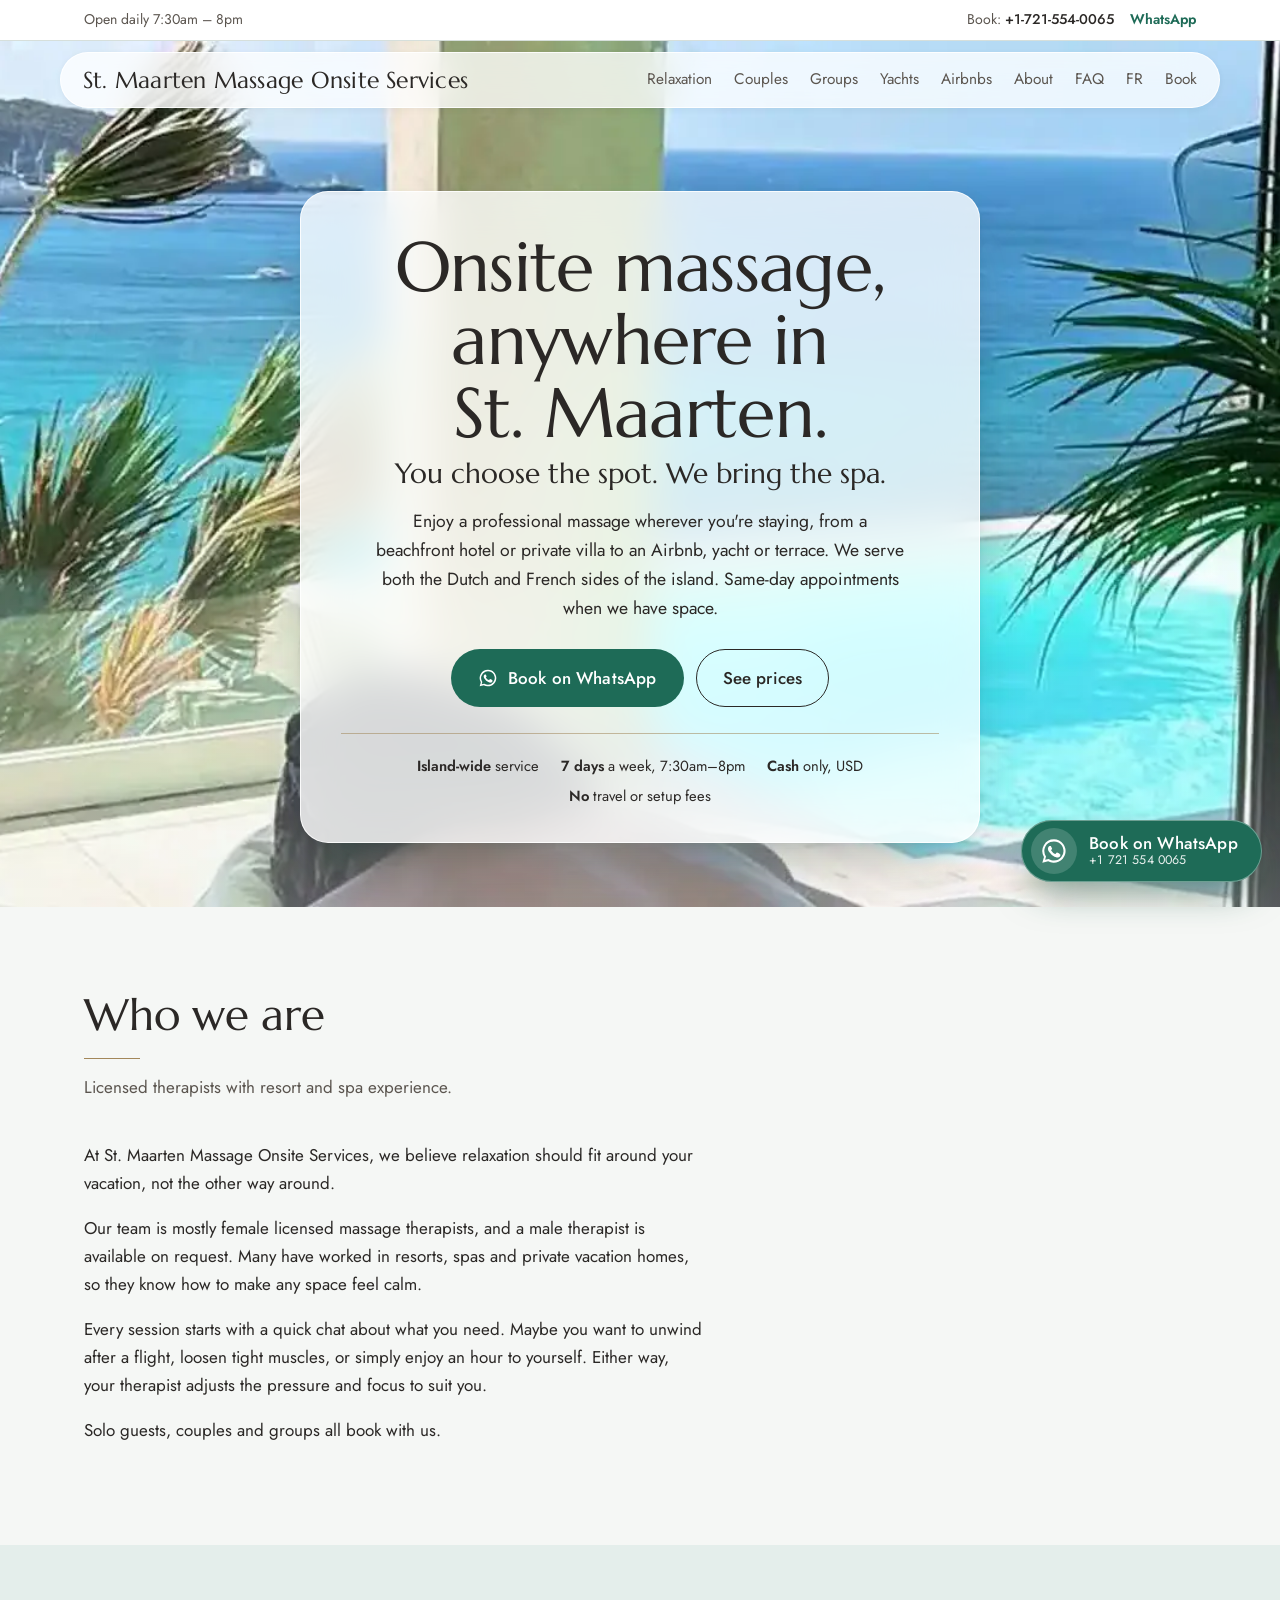
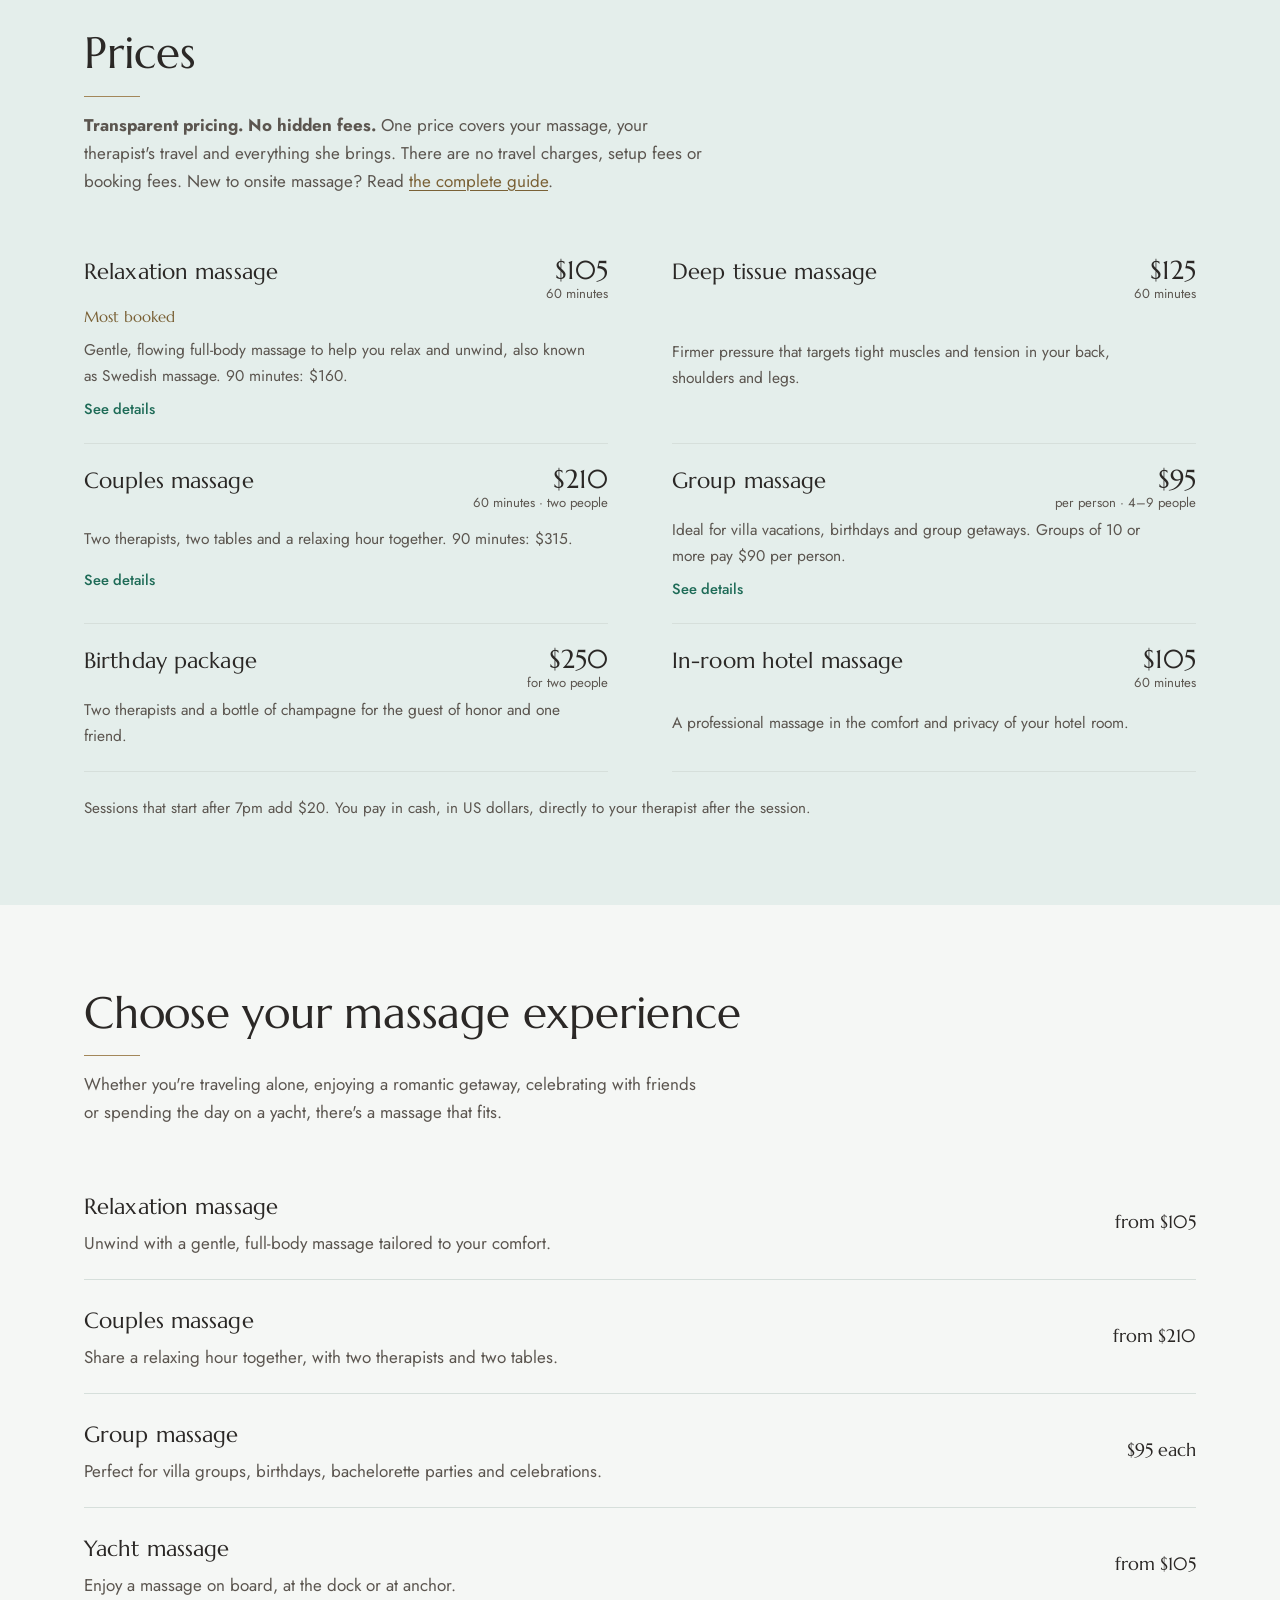
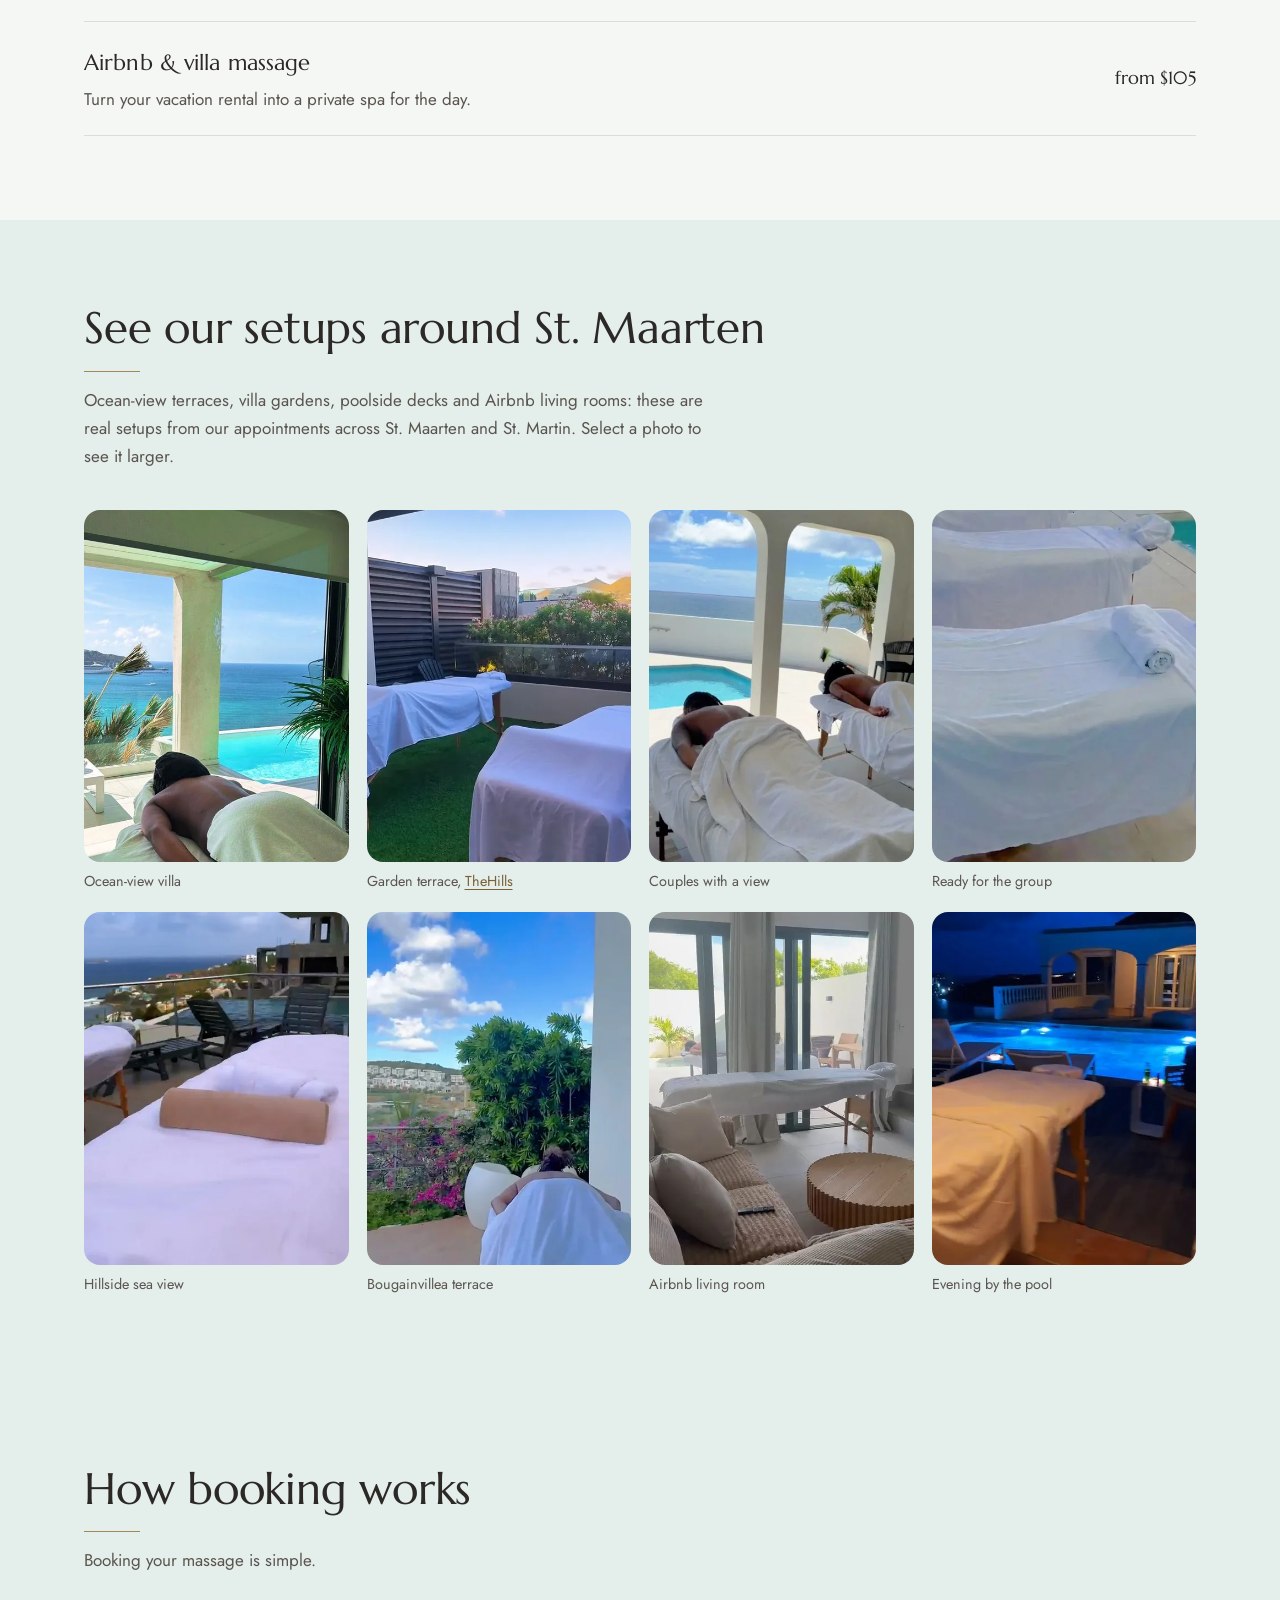
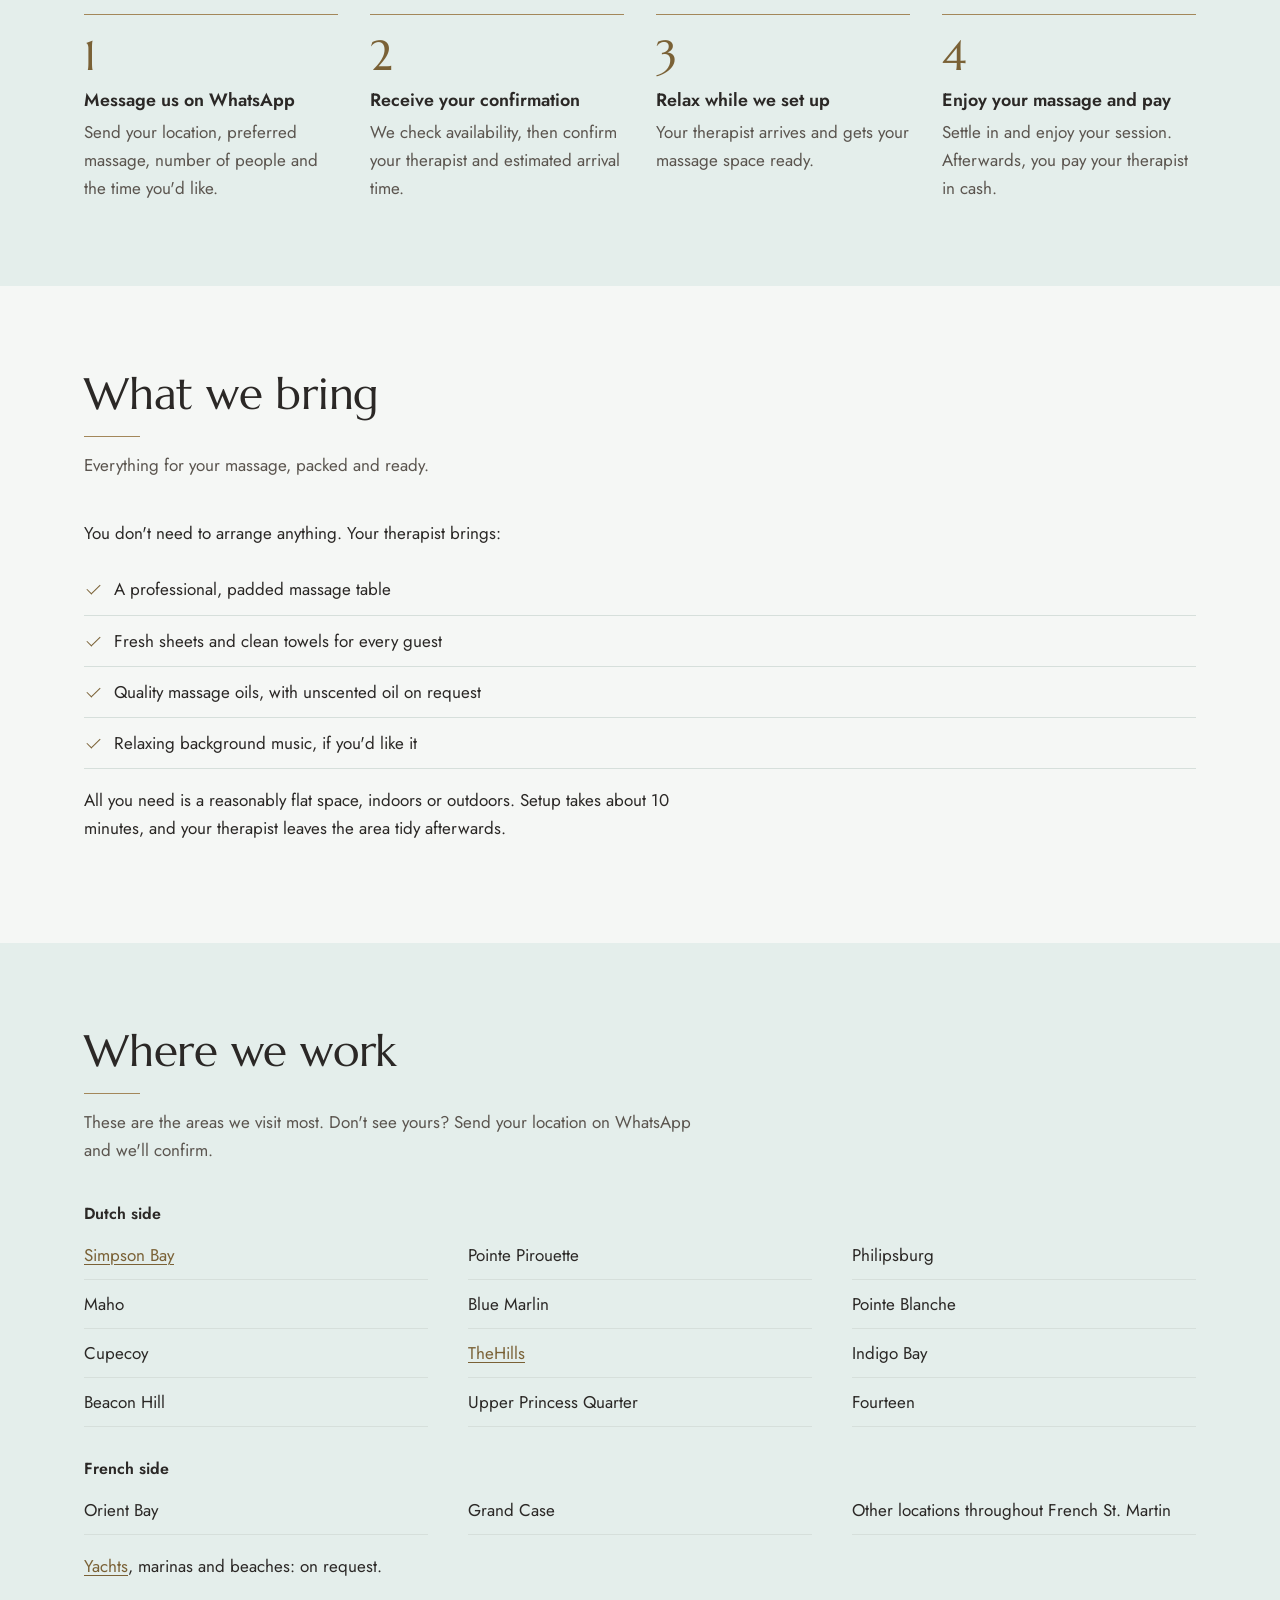
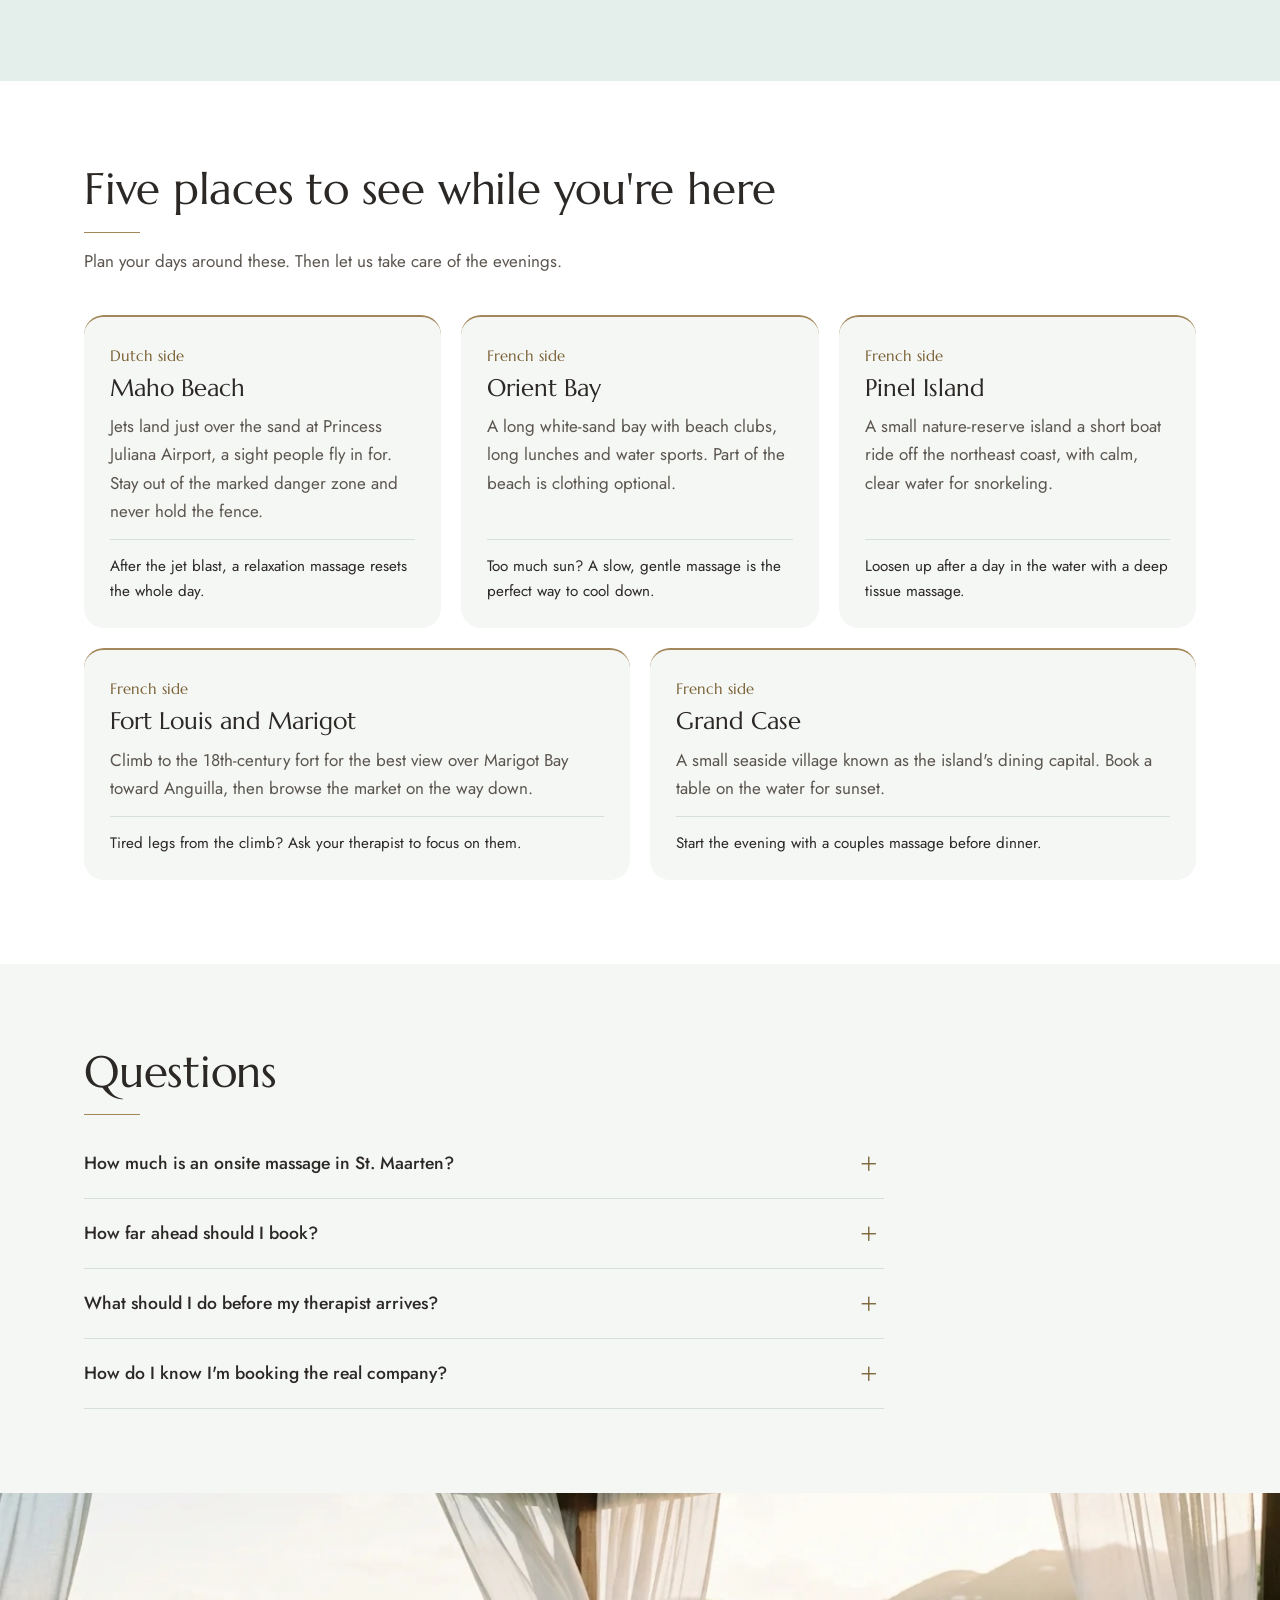
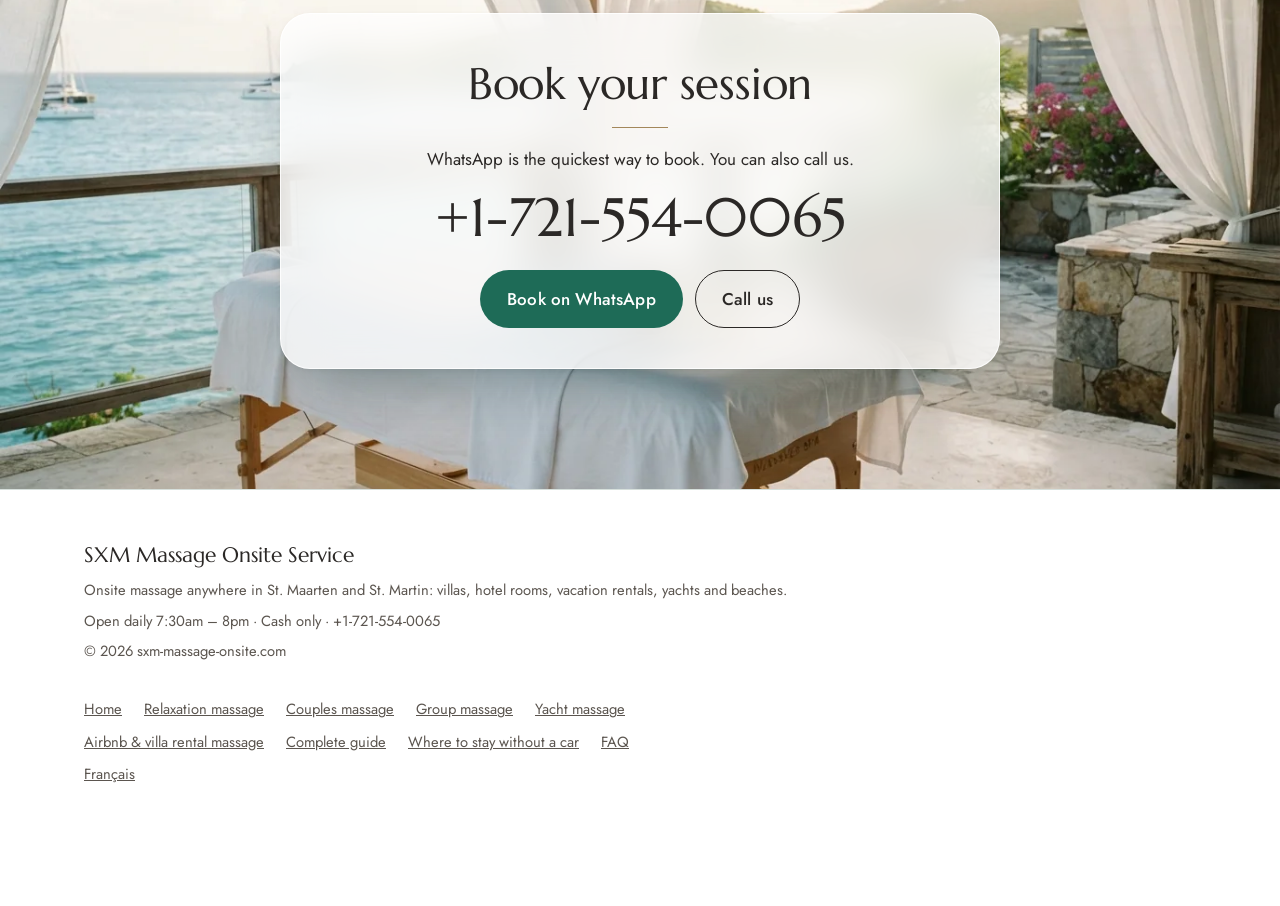
==== index.html @ 1c6b752e "Home page rewrite: less repetition, Who we are section, About in menu Each section now answers one q" ====
<!doctype html>
<html lang="en">
<head>
<meta charset="utf-8">
<meta name="viewport" content="width=device-width, initial-scale=1">
<!-- Google Analytics (skipped on localhost so testing doesn't count).
     Loads after the page is ready (first scroll/tap, or 2.5s after load) so it doesn't slow the first screen.
     A WhatsApp/call tap that happens before it has loaded waits up to ~1s so the click is still counted. -->
<script>
(function(){
  var h=location.hostname;
  if(!h||h==="localhost"||h==="127.0.0.1"||h.endsWith(".local")||h.endsWith(".test")) return;
  window.dataLayer=window.dataLayer||[];
  window.gtag=function(){dataLayer.push(arguments);};
  gtag("js",new Date()); gtag("config","G-8R6DB76BGK");
  var started=false, ready=false;
  function load(){ if(started) return; started=true;
    var s=document.createElement("script"); s.async=true; s.onload=function(){ready=true;};
    s.src="https://www.googletagmanager.com/gtag/js?id=G-8R6DB76BGK"; document.head.appendChild(s); }
  ["scroll","pointerdown","keydown","touchstart"].forEach(function(t){ addEventListener(t,load,{once:true,passive:true}); });
  addEventListener("load",function(){ setTimeout(load,2500); });
  document.addEventListener("click",function(e){
    var a=e.target.closest&&e.target.closest("a"); if(!a) return;
    var name, p={link_url:a.href}, txt=(a.textContent||"").trim().slice(0,60);
    if(a.href.indexOf("wa.me/")>-1){ name="whatsapp_click"; p.link_text=txt; }
    else if(a.href.indexOf("tel:")===0){ name="phone_call_click"; }
    else if(a.hostname==="sxm-massage-mobile.com"){ name=a.pathname.indexOf("/blog")===0?"blog_click":"sister_site_click"; p.link_text=txt; }
    if(!name) return;
    var sameTab=!a.target||a.target==="_self", plain=!(e.ctrlKey||e.metaKey||e.shiftKey||e.altKey||e.button);
    if(ready||!sameTab||!plain){ load(); gtag("event",name,p); return; }
    e.preventDefault(); load();
    var gone=false; function go(){ if(gone) return; gone=true; location.href=a.href; }
    p.event_callback=go; p.event_timeout=1000; gtag("event",name,p); setTimeout(go,1200);
  });
})();
</script>
<title>Onsite Massage in St. Maarten &amp; St. Martin: Villa, Hotel, Yacht</title>
<meta name="description" content="Onsite massage anywhere in St. Maarten &amp; St. Martin: villa, hotel room, Airbnb, yacht or beach. We set up where you are. From $105 incl. travel, same day.">
<link rel="canonical" href="https://sxm-massage-onsite.com/">
<link rel="alternate" hreflang="en" href="https://sxm-massage-onsite.com/">
<link rel="alternate" hreflang="fr" href="https://sxm-massage-onsite.com/fr/">
<link rel="alternate" hreflang="x-default" href="https://sxm-massage-onsite.com/">
<meta name="theme-color" content="#16302A">
<meta property="og:type" content="website">
<meta property="og:site_name" content="SXM Massage Onsite Service">
<meta property="og:title" content="Onsite Massage in St. Maarten &amp; St. Martin: Villa, Hotel, Yacht">
<meta property="og:description" content="Onsite massage anywhere in St. Maarten &amp; St. Martin: villa, hotel room, Airbnb, yacht or beach. We set up where you are. From $105 incl. travel, same day.">
<meta property="og:url" content="https://sxm-massage-onsite.com/">
<meta property="og:image" content="https://sxm-massage-onsite.com/images/sxm-onsite-massage-share.jpg">
<meta property="og:image:width" content="1200">
<meta property="og:image:height" content="630">
<meta property="og:image:alt" content="SXM Massage Onsite Service: a full massage set up on site at your villa, hotel, Airbnb, yacht or beach in St. Maarten">
<meta name="twitter:card" content="summary_large_image">
<meta name="twitter:image" content="https://sxm-massage-onsite.com/images/sxm-onsite-massage-share.jpg">
<link rel="icon" href="favicon.ico" sizes="any">
<link rel="icon" type="image/png" sizes="32x32" href="favicon-32.png">
<link rel="apple-touch-icon" href="apple-touch-icon.png">
<link rel="manifest" href="site.webmanifest">
<link rel="preload" as="image" href="images/intro-poster-vertical.webp" media="(max-aspect-ratio: 3/4)" fetchpriority="high">
<link rel="preload" as="image" href="images/intro-video-poster.webp" media="(min-aspect-ratio: 3.001/4)" fetchpriority="high">
<link rel="preload" href="fonts/marcellus-latin.woff2" as="font" type="font/woff2" crossorigin>
<link rel="preload" href="fonts/jost-latin.woff2" as="font" type="font/woff2" crossorigin>
<link rel="stylesheet" href="css/style.css?v=20261117d">
<script type="application/ld+json">
{
  "@context": "https://schema.org",
  "@type": "HealthAndBeautyBusiness",
  "@id": "https://sxm-massage-onsite.com/#business",
  "name": "SXM Massage Onsite Service",
  "alternateName": ["St. Maarten Massage Onsite Services", "St. Maarten Massage Onsite", "SXM Onsite Massage"],
  "url": "https://sxm-massage-onsite.com/",
  "image": [
    "https://sxm-massage-onsite.com/images/sxm-onsite-massage-share.jpg",
    "https://sxm-massage-onsite.com/images/ocean-view-villa-massage-st-maarten.webp",
    "https://sxm-massage-onsite.com/images/couples-massage-ocean-view-villa-st-maarten.webp",
    "https://sxm-massage-onsite.com/images/massage-table-ocean-view-terrace-st-maarten.webp",
    "https://sxm-massage-onsite.com/images/evening-poolside-massage-villa-st-maarten.webp",
    "https://sxm-massage-onsite.com/images/airbnb-living-room-massage-setup-st-maarten.webp",
    "https://sxm-massage-onsite.com/images/two-massage-tables-garden-terrace-sea-view.webp",
    "https://sxm-massage-onsite.com/images/couples-massage-tables-covered-terrace-ocean-view.webp",
    "https://sxm-massage-onsite.com/images/relaxation-massage-villa-terrace-bougainvillea.webp",
    "https://sxm-massage-onsite.com/images/group-massage-tables-beside-villa-pool.webp",
    "https://sxm-massage-onsite.com/images/couples-massage-tables-covered-villa-terrace.webp",
    "https://sxm-massage-onsite.com/images/massage-table-vacation-rental-st-maarten.webp"
  ],
  "logo": "https://sxm-massage-onsite.com/icon-512.png",
  "description": "Onsite massage anywhere in St. Maarten and St. Martin. Licensed therapists set up a full massage on site at villas, hotel rooms, vacation rentals, yachts and beaches, on both the Dutch and French sides.",
  "telephone": "+1-721-554-0065",
  "priceRange": "$90-$315",
  "paymentAccepted": "Cash",
  "currenciesAccepted": "USD",
  "address": {
    "@type": "PostalAddress",
    "addressCountry": "SX",
    "addressRegion": "Sint Maarten"
  },
  "areaServed": [
    {
      "@type": "Place",
      "name": "Sint Maarten"
    },
    {
      "@type": "Place",
      "name": "Saint-Martin"
    }
  ],
  "openingHoursSpecification": [
    {
      "@type": "OpeningHoursSpecification",
      "dayOfWeek": [
        "Monday",
        "Tuesday",
        "Wednesday",
        "Thursday",
        "Friday",
        "Saturday",
        "Sunday"
      ],
      "opens": "07:30",
      "closes": "20:00"
    }
  ],
  "hasOfferCatalog": {
    "@type": "OfferCatalog",
    "name": "Onsite massage",
    "itemListElement": [
      {
        "@type": "Offer",
        "itemOffered": {
          "@type": "Service",
          "name": "Relaxation massage, 60 min",
          "url": "https://sxm-massage-onsite.com/relaxation-massage/"
        },
        "price": "105",
        "priceCurrency": "USD"
      },
      {
        "@type": "Offer",
        "itemOffered": {
          "@type": "Service",
          "name": "Relaxation massage, 90 min",
          "url": "https://sxm-massage-onsite.com/relaxation-massage/"
        },
        "price": "160",
        "priceCurrency": "USD"
      },
      {
        "@type": "Offer",
        "itemOffered": {
          "@type": "Service",
          "name": "Deep tissue massage, 60 min",
          "url": "https://sxm-massage-onsite.com/"
        },
        "price": "125",
        "priceCurrency": "USD"
      },
      {
        "@type": "Offer",
        "itemOffered": {
          "@type": "Service",
          "name": "Couples massage, 60 min",
          "url": "https://sxm-massage-onsite.com/couples-massage/"
        },
        "price": "210",
        "priceCurrency": "USD"
      },
      {
        "@type": "Offer",
        "itemOffered": {
          "@type": "Service",
          "name": "Couples massage, 90 min",
          "url": "https://sxm-massage-onsite.com/couples-massage/"
        },
        "price": "315",
        "priceCurrency": "USD"
      },
      {
        "@type": "Offer",
        "itemOffered": {
          "@type": "Service",
          "name": "Group massage, per person, 4-9 people",
          "url": "https://sxm-massage-onsite.com/group-massage/"
        },
        "price": "95",
        "priceCurrency": "USD"
      },
      {
        "@type": "Offer",
        "itemOffered": {
          "@type": "Service",
          "name": "Group massage, per person, 10+ people",
          "url": "https://sxm-massage-onsite.com/group-massage/"
        },
        "price": "90",
        "priceCurrency": "USD"
      },
      {
        "@type": "Offer",
        "itemOffered": {
          "@type": "Service",
          "name": "Birthday package with champagne, two therapists",
          "url": "https://sxm-massage-onsite.com/couples-massage/"
        },
        "price": "250",
        "priceCurrency": "USD"
      }
    ]
  }
}
</script>
<script type="application/ld+json">
{
  "@context": "https://schema.org",
  "@type": "WebSite",
  "@id": "https://sxm-massage-onsite.com/#website",
  "name": "SXM Massage Onsite Service",
  "alternateName": ["St. Maarten Massage Onsite Services", "St. Maarten Massage Onsite", "St Maarten Onsite Massage", "sxm-massage-onsite.com"],
  "url": "https://sxm-massage-onsite.com/",
  "publisher": {
    "@id": "https://sxm-massage-onsite.com/#business"
  },
  "inLanguage": "en"
}
</script>
<script type="application/ld+json">
{
  "@context": "https://schema.org",
  "@type": "FAQPage",
  "mainEntity": [
    {
      "@type": "Question",
      "name": "How much is an onsite massage in St. Maarten?",
      "acceptedAnswer": {
        "@type": "Answer",
        "text": "A 60-minute relaxation massage is $105, and that includes travel. See the full price list above."
      }
    },
    {
      "@type": "Question",
      "name": "How far ahead should I book?",
      "acceptedAnswer": {
        "@type": "Answer",
        "text": "Message us as early as you can, especially for groups, so we can send enough therapists. For a single massage, same-day booking often works too."
      }
    },
    {
      "@type": "Question",
      "name": "What should I do before my therapist arrives?",
      "acceptedAnswer": {
        "@type": "Answer",
        "text": "Clear a small flat space and have cash ready. If you're in a hotel, let the front desk know a therapist is coming so they can let her up."
      }
    },
    {
      "@type": "Question",
      "name": "How do I know I'm booking the real company?",
      "acceptedAnswer": {
        "@type": "Answer",
        "text": "We only take bookings through sxm-massage-onsite.com and +1-721-554-0065. If someone gave you a different number or website, it isn't us."
      }
    }
  ]
}
</script>
</head>
<body class="has-vhero">
<div class="topbar">
  <div class="wrap">
    <span class="tb-hours">Open daily 7:30am – 8pm</span>
    <span class="tb-book">Book: <a class="tb-phone" href="tel:+17215540065"><span class="nw">+1-721-554-0065</span></a> <a class="tb-wa" href="https://wa.me/17215540065?text=Hi%2C%20I%27d%20like%20to%20book%20an%20onsite%20massage" rel="noopener">WhatsApp</a></span>
  </div>
</div>
<header class="wrap top">
  <a class="brand" href="./">St. Maarten Massage Onsite Services<small>sxm-massage-onsite.com</small></a>
  <button class="menu-btn" type="button" aria-expanded="false" aria-controls="main-nav">Menu</button>
  <nav id="main-nav" aria-label="Main">
    <a href="relaxation-massage/">Relaxation</a>
    <a href="couples-massage/">Couples</a>
    <a href="group-massage/">Groups</a>
    <a href="yacht-massage/">Yachts</a>
    <a href="airbnb-massage/">Airbnbs</a>
    <a href="#about">About</a>
    <a href="faq/">FAQ</a>
    <a href="fr/" hreflang="fr" lang="fr" title="Version française">FR</a>
    <a class="nav-m" href="guide/">Complete guide</a>
    <a class="nav-m" href="where-to-stay/">Where to stay</a>
    <a href="#book">Book</a>
  </nav>
</header>
<script>
(function(){
  var h=document.querySelector('header.top'), b=h&&h.querySelector('.menu-btn'); if(!b) return;
  function close(){ h.classList.remove('open'); b.setAttribute('aria-expanded','false'); }
  b.addEventListener('click',function(){ var o=h.classList.toggle('open'); b.setAttribute('aria-expanded',o?'true':'false'); });
  h.querySelectorAll('nav a').forEach(function(a){ a.addEventListener('click',close); });
  document.addEventListener('keydown',function(e){ if(e.key==='Escape'&&h.classList.contains('open')){ close(); b.focus(); } });
  document.addEventListener('click',function(e){ if(h.classList.contains('open')&&!h.contains(e.target)) close(); });
})();
</script>
<main>
<section class="vhero" aria-label="Introduction">
  <picture>
    <source media="(max-aspect-ratio: 3/4)" srcset="images/intro-poster-vertical.webp" width="720" height="1280">
    <img class="vhero-poster" src="images/intro-video-poster.webp" width="1280" height="720" alt="Onsite massage set up at a villa in St. Maarten" fetchpriority="high">
  </picture>
  <video class="vhero-video lazy" muted loop playsinline preload="none" aria-hidden="true" tabindex="-1" data-portrait="video/intro-vertical.mp4" data-landscape="video/intro-landscape.mp4"></video>
  <div class="vhero-shade"></div>
  <div class="wrap vhero-content">
    <div class="glass-card">
    <h1>Onsite massage, anywhere in St.&nbsp;Maarten.</h1>
    <p class="places">You choose the spot. We bring the spa.</p>
    <p class="lede">Enjoy a professional massage wherever you're staying, from a beachfront hotel or private villa to an Airbnb, yacht or terrace. We serve both the Dutch and French sides of the island. Same-day appointments when we have space.</p>
    <div class="cta-row">
      <a class="btn btn-wa" href="https://wa.me/17215540065?text=Hi%2C%20I%27d%20like%20to%20book%20an%20onsite%20massage" rel="noopener"><svg viewBox="0 0 24 24" aria-hidden="true" fill="currentColor"><path d="M12 2a10 10 0 0 0-8.6 15.1L2 22l5-1.3A10 10 0 1 0 12 2zm0 18.2c-1.5 0-3-.4-4.3-1.2l-.3-.2-3 .8.8-2.9-.2-.3A8.2 8.2 0 1 1 12 20.2zm4.5-6.1c-.2-.1-1.5-.7-1.7-.8-.2-.1-.4-.1-.6.1l-.8 1c-.1.2-.3.2-.5.1a6.7 6.7 0 0 1-3.3-2.9c-.3-.4.2-.4.7-1.3.1-.2 0-.3 0-.4l-.8-1.8c-.2-.5-.4-.4-.6-.4h-.5a1 1 0 0 0-.7.3 3 3 0 0 0-.9 2.2 5.2 5.2 0 0 0 1.1 2.7 11.8 11.8 0 0 0 4.5 4c1.7.7 2.3.8 3.2.6.5-.1 1.5-.6 1.7-1.2.2-.6.2-1.1.2-1.2-.1-.1-.3-.2-.5-.3z"/></svg>Book on WhatsApp</a>
      <a class="btn btn-line" href="#prices">See prices</a>
    </div>
    <ul class="facts"><li><strong>Island-wide</strong> service</li><li><strong>7 days</strong> a week, 7:30am–8pm</li><li><strong>Cash</strong> only, USD</li><li><strong>No</strong> travel or setup fees</li></ul>
    </div>
  </div>
  <button class="vhero-toggle" type="button" aria-label="Pause video" title="Pause video" data-pause="Pause video" data-play="Play video"><span aria-hidden="true">&#10074;&#10074;</span></button>
</section>
<script>
(function(){
  var v=document.querySelector('.vhero-video'), b=document.querySelector('.vhero-toggle'); if(!v||!b) return;
  var mm=window.matchMedia?function(q){return matchMedia(q).matches;}:function(){return false;};
  var c=navigator.connection, saveData=!!(c&&c.saveData), still=mm('(prefers-reduced-motion: reduce)')||saveData;
  var wantPlay=!still;
  // Load the video file only when needed, picking the tall or wide version for the screen
  function attach(){ if(v.src) return;
    v.src=mm('(max-aspect-ratio: 3/4)')?v.dataset.portrait:v.dataset.landscape;
    // skip the black fade-in at the very start, then show the video over the photo
    v.addEventListener('loadedmetadata',function(){ try{ if(v.currentTime<1.2) v.currentTime=1.2; }catch(e){} },{once:true});
    v.addEventListener('playing',function(){ v.classList.add('is-playing'); },{once:true});
    v.load(); }
  function label(paused){ var l=paused?b.dataset.play:b.dataset.pause; b.setAttribute('aria-label',l); b.title=l; b.firstChild.innerHTML=paused?'&#9654;':'&#10074;&#10074;'; }
  function set(paused){ wantPlay=!paused;
    if(paused){ v.pause(); } else { attach(); var p=v.play(); if(p&&p.catch)p.catch(function(){}); }
    label(paused); }
  label(still);
  if(!still){ addEventListener('load',function(){ setTimeout(function(){ if(wantPlay) set(false); },300); }); }
  b.addEventListener('click',function(){ set(wantPlay); });
})();
</script>
<section id="about">
  <div class="wrap">
    <h2>Who we are</h2>
    <p class="intro measure">Licensed therapists with resort and spa experience.</p>
    <p class="measure">At St. Maarten Massage Onsite Services, we believe relaxation should fit around your vacation, not the other way around.</p>
    <p class="measure">Our team is mostly female licensed massage therapists, and a male therapist is available on request. Many have worked in resorts, spas and private vacation homes, so they know how to make any space feel calm.</p>
    <p class="measure">Every session starts with a quick chat about what you need. Maybe you want to unwind after a flight, loosen tight muscles, or simply enjoy an hour to yourself. Either way, your therapist adjusts the pressure and focus to suit you.</p>
    <p class="measure">Solo guests, couples and groups all book with us.</p>
  </div>
</section>
<section id="prices" class="band">
  <div class="wrap">
    <h2>Prices</h2>
    <p class="intro measure"><strong>Transparent pricing. No hidden fees.</strong> One price covers your massage, your therapist's travel and everything she brings. There are no travel charges, setup fees or booking fees. New to onsite massage? Read <a href="guide/">the complete guide</a>.</p>
    <ul class="rate-cards">
      <li class="rate-card linked">
        <span class="badge">Most booked</span><h3><a href="relaxation-massage/">Relaxation massage</a></h3>
        <p class="price">$105<span>60 minutes</span></p>
        <p class="note">Gentle, flowing full-body massage to help you relax and unwind, also known as Swedish massage. 90 minutes: $160.</p><span class="more" aria-hidden="true">See details</span>
      </li>
      <li class="rate-card">
        <h3>Deep tissue massage</h3>
        <p class="price">$125<span>60 minutes</span></p>
        <p class="note">Firmer pressure that targets tight muscles and tension in your back, shoulders and legs.</p>
      </li>
      <li class="rate-card linked">
        <h3><a href="couples-massage/">Couples massage</a></h3>
        <p class="price">$210<span>60 minutes · two people</span></p>
        <p class="note">Two therapists, two tables and a relaxing hour together. 90 minutes: $315.</p><span class="more" aria-hidden="true">See details</span>
      </li>
      <li class="rate-card linked">
        <h3><a href="group-massage/">Group massage</a></h3>
        <p class="price">$95<span>per person · 4–9 people</span></p>
        <p class="note">Ideal for villa vacations, birthdays and group getaways. Groups of 10 or more pay $90 per person.</p><span class="more" aria-hidden="true">See details</span>
      </li>
      <li class="rate-card">
        <h3>Birthday package</h3>
        <p class="price">$250<span>for two people</span></p>
        <p class="note">Two therapists and a bottle of champagne for the guest of honor and one friend.</p>
      </li>
      <li class="rate-card">
        <h3>In-room hotel massage</h3>
        <p class="price">$105<span>60 minutes</span></p>
        <p class="note">A professional massage in the comfort and privacy of your hotel room.</p>
      </li>
    </ul>
    <p class="rate-foot">Sessions that start after 7pm add $20. You pay in cash, in US dollars, directly to your therapist after the session.</p>
  </div>
</section>
<section>
  <div class="wrap">
    <h2>Choose your massage experience</h2>
    <p class="intro measure">Whether you're traveling alone, enjoying a romantic getaway, celebrating with friends or spending the day on a yacht, there's a massage that fits.</p>
    <ul class="pages">
      <li><a href="relaxation-massage/"><strong>Relaxation massage</strong><span>Unwind with a gentle, full-body massage tailored to your comfort.</span><em>from $105</em></a></li>
      <li><a href="couples-massage/"><strong>Couples massage</strong><span>Share a relaxing hour together, with two therapists and two tables.</span><em>from $210</em></a></li>
      <li><a href="group-massage/"><strong>Group massage</strong><span>Perfect for villa groups, birthdays, bachelorette parties and celebrations.</span><em>$95 each</em></a></li>
      <li><a href="yacht-massage/"><strong>Yacht massage</strong><span>Enjoy a massage on board, at the dock or at anchor.</span><em>from $105</em></a></li>
      <li><a href="airbnb-massage/"><strong>Airbnb & villa massage</strong><span>Turn your vacation rental into a private spa for the day.</span><em>from $105</em></a></li>
    </ul>
  </div>
</section>
<section class="band">
  <div class="wrap">
    <h2>See our setups around St. Maarten</h2>
    <p class="intro measure">Ocean-view terraces, villa gardens, poolside decks and Airbnb living rooms: these are real setups from our appointments across St. Maarten and St. Martin. Select a photo to see it larger.</p>
    <ul class="gallery four">
      <li><figure><a href="images/ocean-view-villa-massage-st-maarten.webp" class="lb" data-caption="Ocean-view villa massage in St. Maarten"><img src="images/ocean-view-villa-massage-st-maarten-tile.webp" alt="Guest having a massage beside an infinity pool with an ocean view" width="480" height="640" loading="lazy" decoding="async"></a><figcaption>Ocean-view villa</figcaption></figure></li>
      <li><figure><a href="images/two-massage-tables-garden-terrace-sea-view.webp" class="lb" data-caption="Massage tables on a garden terrace at TheHills"><img src="images/two-massage-tables-garden-terrace-sea-view-tile.webp" alt="Two massage tables on a garden terrace at TheHills, St. Maarten" width="480" height="640" loading="lazy" decoding="async"></a><figcaption>Garden terrace, <a href="https://vacation.rentals.thehillsresidence.com/" target="_blank" rel="noopener">TheHills</a></figcaption></figure></li>
      <li><figure><a href="images/couples-massage-ocean-view-villa-st-maarten.webp" class="lb" data-caption="Ocean-view couples massage in St. Maarten"><img src="images/couples-massage-ocean-view-villa-st-maarten-tile.webp" alt="Couples massage under villa arches with a pool and ocean view" width="480" height="640" loading="lazy" decoding="async"></a><figcaption>Couples with a view</figcaption></figure></li>
      <li><figure><a href="images/group-massage-tables-beside-villa-pool.webp" class="lb" data-caption="Group massage setup at a villa pool"><img src="images/group-massage-tables-beside-villa-pool-tile.webp" alt="Massage tables lined up beside a villa pool for a group" width="480" height="640" loading="lazy" decoding="async"></a><figcaption>Ready for the group</figcaption></figure></li>
      <li><figure><a href="images/massage-table-ocean-view-terrace-st-maarten.webp" class="lb" data-caption="Massage table with an ocean view"><img src="images/massage-table-ocean-view-terrace-st-maarten-tile.webp" alt="Massage table on a hillside terrace overlooking the sea" width="480" height="640" loading="lazy" decoding="async"></a><figcaption>Hillside sea view</figcaption></figure></li>
      <li><figure><a href="images/relaxation-massage-villa-terrace-bougainvillea.webp" class="lb" data-caption="Relaxation massage on a villa terrace"><img src="images/relaxation-massage-villa-terrace-bougainvillea-tile.webp" alt="Guest relaxing on a villa terrace beside bougainvillea" width="480" height="640" loading="lazy" decoding="async"></a><figcaption>Bougainvillea terrace</figcaption></figure></li>
      <li><figure><a href="images/airbnb-living-room-massage-setup-st-maarten.webp" class="lb" data-caption="Massage at an Airbnb in St. Maarten"><img src="images/airbnb-living-room-massage-setup-st-maarten-tile.webp" alt="Massage table in a bright vacation rental living room" width="480" height="640" loading="lazy" decoding="async"></a><figcaption>Airbnb living room</figcaption></figure></li>
      <li><figure><a href="images/evening-poolside-massage-villa-st-maarten.webp" class="lb" data-caption="Evening massage at a villa pool"><img src="images/evening-poolside-massage-villa-st-maarten-tile.webp" alt="Massage table beside a lit villa pool in the evening" width="480" height="640" loading="lazy" decoding="async"></a><figcaption>Evening by the pool</figcaption></figure></li>
    </ul>
  </div>
</section>
<section class="dark">
  <div class="wrap">
    <h2>How booking works</h2>
    <p class="intro measure">Booking your massage is simple.</p>
    <ol class="steps four">
      <li><h3>Message us on WhatsApp</h3><p>Send your location, preferred massage, number of people and the time you'd like.</p></li>
      <li><h3>Receive your confirmation</h3><p>We check availability, then confirm your therapist and estimated arrival time.</p></li>
      <li><h3>Relax while we set up</h3><p>Your therapist arrives and gets your massage space ready.</p></li>
      <li><h3>Enjoy your massage and pay</h3><p>Settle in and enjoy your session. Afterwards, you pay your therapist in cash.</p></li>
    </ol>
  </div>
</section>
<section>
  <div class="wrap">
    <h2>What we bring</h2>
    <p class="intro measure">Everything for your massage, packed and ready.</p>
    <p class="measure">You don't need to arrange anything. Your therapist brings:</p>
    <ul class="ticks">
      <li>A professional, padded massage table</li>
      <li>Fresh sheets and clean towels for every guest</li>
      <li>Quality massage oils, with unscented oil on request</li>
      <li>Relaxing background music, if you'd like it</li>
    </ul>
    <p class="measure">All you need is a reasonably flat space, indoors or outdoors. Setup takes about 10 minutes, and your therapist leaves the area tidy afterwards.</p>
  </div>
</section>
<section id="areas" class="band">
  <div class="wrap">
    <h2>Where we work</h2>
    <p class="intro measure">These are the areas we visit most. Don't see yours? Send your location on WhatsApp and we'll confirm.</p>
    <h3>Dutch side</h3>
    <ul class="areas">
      <li><a href="where-to-stay/simpson-bay/">Simpson Bay</a></li>
      <li>Maho</li>
      <li>Cupecoy</li>
      <li>Beacon Hill</li>
      <li>Pointe Pirouette</li>
      <li>Blue Marlin</li>
      <li><a href="where-to-stay/thehills/">TheHills</a></li>
      <li>Upper Princess Quarter</li>
      <li>Philipsburg</li>
      <li>Pointe Blanche</li>
      <li>Indigo Bay</li>
      <li>Fourteen</li>
    </ul>
    <h3>French side</h3>
    <ul class="areas">
      <li>Orient Bay</li>
      <li>Grand Case</li>
      <li>Other locations throughout French St. Martin</li>
    </ul>
    <p class="measure"><a href="yacht-massage/">Yachts</a>, marinas and beaches: on request.</p>
  </div>
</section>
<section id="see" class="places-sec">
  <div class="wrap">
    <h2>Five places to see while you're here</h2>
    <p class="intro measure">Plan your days around these. Then let us take care of the evenings.</p>
    <ul class="see-list">
      <li class="place">
        <p class="place-side">Dutch side</p>
        <h3>Maho Beach</h3>
        <p>Jets land just over the sand at Princess Juliana Airport, a sight people fly in for. Stay out of the marked danger zone and never hold the fence.</p>
        <p class="place-pair">After the jet blast, a relaxation massage resets the whole day.</p>
      </li>
      <li class="place">
        <p class="place-side">French side</p>
        <h3>Orient Bay</h3>
        <p>A long white-sand bay with beach clubs, long lunches and water sports. Part of the beach is clothing optional.</p>
        <p class="place-pair">Too much sun? A slow, gentle massage is the perfect way to cool down.</p>
      </li>
      <li class="place">
        <p class="place-side">French side</p>
        <h3>Pinel Island</h3>
        <p>A small nature-reserve island a short boat ride off the northeast coast, with calm, clear water for snorkeling.</p>
        <p class="place-pair">Loosen up after a day in the water with a deep tissue massage.</p>
      </li>
      <li class="place">
        <p class="place-side">French side</p>
        <h3>Fort Louis and Marigot</h3>
        <p>Climb to the 18th-century fort for the best view over Marigot Bay toward Anguilla, then browse the market on the way down.</p>
        <p class="place-pair">Tired legs from the climb? Ask your therapist to focus on them.</p>
      </li>
      <li class="place">
        <p class="place-side">French side</p>
        <h3>Grand Case</h3>
        <p>A small seaside village known as the island's dining capital. Book a table on the water for sunset.</p>
        <p class="place-pair">Start the evening with a couples massage before dinner.</p>
      </li>
    </ul>
  </div>
</section>
<section id="faq" class="faq">
  <div class="wrap">
    <h2>Questions</h2>
    <div class="faq-list">
      <details>
        <summary>How much is an onsite massage in St. Maarten?</summary>
        <p>A 60-minute relaxation massage is $105, and that includes travel. See <a href="#prices">the full price list</a> above.</p>
      </details>
      <details>
        <summary>How far ahead should I book?</summary>
        <p>Message us as early as you can, especially for groups, so we can send enough therapists. For a single massage, same-day booking often works too.</p>
      </details>
      <details>
        <summary>What should I do before my therapist arrives?</summary>
        <p>Clear a small flat space and have cash ready. If you're in a hotel, let the front desk know a therapist is coming so they can let her up.</p>
      </details>
      <details>
        <summary>How do I know I'm booking the real company?</summary>
        <p>We only take bookings through sxm-massage-onsite.com and <span class="nw">+1-721-554-0065</span>. If someone gave you a different number or website, it isn't us. <a href="faq/#real">How to check</a></p>
      </details>
    </div>
  </div>
</section>
<section id="book" class="dark book">
  <div class="wrap">
    <h2>Book your session</h2>
    <p>WhatsApp is the quickest way to book. You can also call us.</p>
    <a class="big-number" href="https://wa.me/17215540065"><span class="nw">+1-721-554-0065</span></a>
    <div class="cta-row">
      <a class="btn btn-wa" href="https://wa.me/17215540065?text=Hi%2C%20I%27d%20like%20to%20book%20an%20onsite%20massage" rel="noopener">Book on WhatsApp</a>
      <a class="btn btn-line" href="tel:+17215540065">Call us</a>
    </div>
  </div>
</section>
</main>

<footer>
  <div class="wrap cols">
    <div>
      <p><strong>SXM Massage Onsite Service</strong></p>
      <p>Onsite massage anywhere in St. Maarten and St. Martin: villas, hotel rooms, vacation rentals, yachts and beaches.</p>
      <p>Open daily 7:30am – 8pm · Cash only · <span class="nw">+1-721-554-0065</span></p>
      <p>© 2026 sxm-massage-onsite.com</p>
    </div>
    <nav aria-label="Services">
      <a href="./">Home</a>
      <a href="relaxation-massage/">Relaxation massage</a>
      <a href="couples-massage/">Couples massage</a>
      <a href="group-massage/">Group massage</a>
      <a href="yacht-massage/">Yacht massage</a>
      <a href="airbnb-massage/">Airbnb & villa rental massage</a>
      <a href="guide/">Complete guide</a>
      <a href="where-to-stay/">Where to stay without a car</a>
      <a href="faq/">FAQ</a>
      <a href="fr/" hreflang="fr" lang="fr">Français</a>
    </nav>
  </div>
</footer>

<a class="wa-float" href="https://wa.me/17215540065?text=Hi%2C%20I%27d%20like%20to%20book%20an%20onsite%20massage" rel="noopener"><span class="wa-icon" aria-hidden="true"><svg viewBox="0 0 24 24" aria-hidden="true" fill="currentColor"><path d="M12 2a10 10 0 0 0-8.6 15.1L2 22l5-1.3A10 10 0 1 0 12 2zm0 18.2c-1.5 0-3-.4-4.3-1.2l-.3-.2-3 .8.8-2.9-.2-.3A8.2 8.2 0 1 1 12 20.2zm4.5-6.1c-.2-.1-1.5-.7-1.7-.8-.2-.1-.4-.1-.6.1l-.8 1c-.1.2-.3.2-.5.1a6.7 6.7 0 0 1-3.3-2.9c-.3-.4.2-.4.7-1.3.1-.2 0-.3 0-.4l-.8-1.8c-.2-.5-.4-.4-.6-.4h-.5a1 1 0 0 0-.7.3 3 3 0 0 0-.9 2.2 5.2 5.2 0 0 0 1.1 2.7 11.8 11.8 0 0 0 4.5 4c1.7.7 2.3.8 3.2.6.5-.1 1.5-.6 1.7-1.2.2-.6.2-1.1.2-1.2-.1-.1-.3-.2-.5-.3z"/></svg></span><span class="wa-text">Book on WhatsApp<small>+1 721 554 0065</small></span></a>
<dialog class="lightbox" id="lightbox" aria-label="Photo">
  <button type="button" class="lb-close" aria-label="Close photo">&times;</button>
  <img alt="">
  <p class="lb-cap"></p>
</dialog>
<script>
(function(){
  var d=document.getElementById('lightbox'); if(!d||!d.showModal) return;
  var im=d.querySelector('img'), cap=d.querySelector('.lb-cap');
  document.querySelectorAll('a.lb').forEach(function(a){
    a.addEventListener('click',function(e){
      e.preventDefault(); var t=a.querySelector('img');
      im.src=a.href; im.alt=t.alt; cap.textContent=a.dataset.caption||''; d.showModal();
    });
  });
  d.querySelector('.lb-close').addEventListener('click',function(){d.close()});
  d.addEventListener('click',function(e){ if(e.target===d) d.close(); });
})();
</script>
</body>
</html>
---- css/style.css ----
/* SXM Massage Onsite Service: "villa morning" luxury spa theme
   Pearl + sea mist backgrounds, espresso text, champagne-gold hairlines,
   frosted glass panels floating over real setup photos.
   Fonts are served from this site: Marcellus (headings), Jost (text). */

@font-face{font-family:"Marcellus";font-style:normal;font-weight:400;font-display:swap;src:url(../fonts/marcellus-latin.woff2) format("woff2")}
@font-face{font-family:"Jost";font-style:normal;font-weight:300 700;font-display:swap;src:url(../fonts/jost-latin.woff2) format("woff2")}

:root{
  --pearl:#F5F7F5;        /* page */
  --mist:#E4EEEB;         /* soft lagoon bands */
  --white:#FFFFFF;
  --ink:#2B2826;          /* espresso text (13.6:1 on pearl) */
  --ink-soft:#5B554F;     /* secondary text (6.8:1 on pearl) */
  --gold:#A3875A;         /* champagne: hairlines and ornaments only */
  --gold-deep:#7A6136;    /* gold that can carry text (5.4:1) */
  --palm:#1E6B57;         /* WhatsApp + main actions (white text 6.4:1) */
  --palm-dark:#17543F;
  --line:#D6DFDB;
  --glass:rgba(255,255,255,.80);
  --glass-edge:rgba(255,255,255,.85);
  --float:0 30px 60px -28px rgba(31,58,52,.45),0 2px 6px rgba(31,58,52,.06);
  --serif:"Marcellus","Cormorant Garamond",Georgia,serif;
  --sans:"Jost",system-ui,-apple-system,"Segoe UI",sans-serif;
}
*{box-sizing:border-box}
html{scroll-behavior:smooth}
@media (prefers-reduced-motion:reduce){html{scroll-behavior:auto}}
body{margin:0;background:var(--pearl);color:var(--ink);font-family:var(--sans);font-weight:400;font-size:1.0625rem;line-height:1.65;-webkit-font-smoothing:antialiased}
img{max-width:100%;display:block}
a{color:inherit}
p a,li a,.faq details p a{color:var(--gold-deep);text-decoration-thickness:1px;text-underline-offset:3px}
p a:hover,li a:hover{color:var(--ink)}
a:focus-visible,button:focus-visible,summary:focus-visible{outline:3px solid var(--palm);outline-offset:3px;border-radius:6px}
.wrap{max-width:1160px;margin:0 auto;padding:0 24px}
.measure{max-width:62ch}
.nw{white-space:nowrap}

/* frosted glass panel, used wherever text floats over a photo */
.glass,.vhero-content > .glass-card,.hero.sub .hero-grid > div:first-child,.book .wrap{
  background:var(--glass);
  -webkit-backdrop-filter:blur(22px) saturate(1.25);backdrop-filter:blur(22px) saturate(1.25);
  border:1px solid var(--glass-edge);box-shadow:var(--float);
}
@supports not ((backdrop-filter:blur(1px)) or (-webkit-backdrop-filter:blur(1px))){
  .vhero-content > .glass-card,.hero.sub .hero-grid > div:first-child,.book .wrap{background:rgba(255,255,255,.93)}
}

/* type */
h1,h2,.vhero .places,.hero .places,.brand,.price,.big-number,.steps li::before,.pages a strong,.rate-card h3{font-family:var(--serif);font-weight:400}
h1{font-size:clamp(2.4rem,5.6vw,4.4rem);line-height:1.04;letter-spacing:-.01em;margin:0 0 14px;text-wrap:balance}
h2{font-size:clamp(1.85rem,3.6vw,2.75rem);line-height:1.1;letter-spacing:-.005em;margin:0 0 14px;text-wrap:balance}
h3{font-family:var(--sans);font-size:1.12rem;line-height:1.3;margin:0 0 6px;font-weight:600}
h2::after{content:"";display:block;width:56px;height:1px;background:var(--gold);margin-top:18px}
.intro{margin:0 0 40px;color:var(--ink-soft)}
.prose p{margin:0 0 18px}

/* top bar */
.topbar{background:var(--white);color:var(--ink-soft);font-size:.88rem;border-bottom:1px solid var(--line)}
.topbar .wrap{display:flex;justify-content:space-between;align-items:center;gap:12px;height:40px}
.topbar a{color:var(--ink);font-weight:500;text-decoration:none}
.topbar .tb-phone:hover{text-decoration:underline;text-underline-offset:3px}
.topbar .tb-wa{margin-left:12px;color:var(--palm);font-weight:600}
.topbar .tb-wa:hover{text-decoration:underline;text-underline-offset:3px}
@media (max-width:520px){.topbar .tb-hours{display:none}.topbar .wrap{justify-content:center}}

/* header */
.top{display:flex;align-items:center;justify-content:space-between;gap:16px;padding:18px 24px}
.brand{font-size:1.45rem;letter-spacing:.01em;text-decoration:none;line-height:1.1}
.brand small{display:block;font-family:var(--sans);font-size:.78rem;color:var(--ink-soft);letter-spacing:.02em;margin-top:2px}
@media (max-width:480px){.brand{font-size:1.15rem;letter-spacing:0}}
.top nav{display:flex;gap:22px;font-size:.96rem}
.top nav a{text-decoration:none;color:var(--ink-soft)}
.top nav a:hover,.top nav a[aria-current="page"]{color:var(--ink);text-decoration:underline;text-decoration-color:var(--gold);text-underline-offset:6px}
.menu-btn{display:none}
.top nav .nav-m{display:none}
@media (max-width:880px){
  .top{position:relative}.top nav{display:none}
  .menu-btn{display:inline-flex;align-items:center;font:inherit;font-weight:500;font-size:.95rem;line-height:1;padding:10px 18px;min-height:44px;border:1px solid var(--ink);border-radius:999px;background:transparent;color:var(--ink);cursor:pointer}
  .top.open nav{display:flex;flex-direction:column;gap:2px;position:absolute;top:calc(100% - 4px);left:14px;right:14px;z-index:30;padding:10px;background:rgba(255,255,255,.96);-webkit-backdrop-filter:blur(18px);backdrop-filter:blur(18px);border:1px solid var(--line);border-radius:16px;box-shadow:var(--float)}
  .top.open nav a{display:block;padding:12px 14px;border-radius:10px;color:var(--ink);font-size:1.05rem}
  .top.open nav a:hover{background:var(--mist);text-decoration:none}
}

/* breadcrumb */
.crumbs{font-size:.9rem;color:var(--ink-soft);margin:0 0 14px}
.crumbs a{color:var(--ink-soft)}

/* buttons */
.btn{display:inline-flex;align-items:center;gap:10px;justify-content:center;font:inherit;font-weight:500;letter-spacing:.01em;text-decoration:none;border-radius:999px;padding:14px 26px;min-height:50px;border:1px solid transparent;cursor:pointer;transition:background-color .2s ease,color .2s ease}
.btn-wa{background:var(--palm);color:var(--white)}
.btn-wa:hover{background:var(--palm-dark)}
.btn-line{border-color:var(--ink);color:var(--ink);background:transparent}
.btn-line:hover{background:var(--ink);color:var(--pearl)}
.btn svg{width:20px;height:20px;flex:none}
.cta-row{display:flex;flex-wrap:wrap;gap:12px;align-items:center}

/* ---------- home: full-screen photo/video with a floating glass card ---------- */
.has-vhero header.top{position:absolute;top:52px;left:0;right:0;margin:0 auto;max-width:1160px;z-index:5;padding:14px 22px;width:calc(100% - 28px);border-radius:999px;
  background:rgba(255,255,255,.78);-webkit-backdrop-filter:blur(18px) saturate(1.2);backdrop-filter:blur(18px) saturate(1.2);border:1px solid var(--glass-edge);box-shadow:var(--float)}
.has-vhero header.top .brand small{display:none}
@media (max-width:880px){.has-vhero header.top{border-radius:22px;padding:10px 12px 10px 18px}}
.vhero{position:relative;min-height:calc(100vh - 40px);min-height:calc(100svh - 40px);display:flex;align-items:flex-end;overflow:hidden;padding:150px 0 64px;background:var(--mist)}
.vhero-poster{position:absolute;inset:0;width:100%;height:100%;object-fit:cover;z-index:0}
.vhero-video{position:absolute;inset:0;width:100%;height:100%;object-fit:cover;z-index:0}
.vhero-video.lazy{opacity:0;transition:opacity .8s ease}
.vhero-video.lazy.is-playing{opacity:1}
@media (prefers-reduced-motion:reduce){.vhero-video.lazy{transition:none}}
.vhero-shade{position:absolute;inset:0;z-index:1;background:linear-gradient(180deg,rgba(245,247,245,0) 55%,rgba(245,247,245,.35) 100%)}
.vhero-content{position:relative;z-index:2;width:100%}
.vhero-content > .glass-card{max-width:620px;border-radius:28px;padding:38px 40px 34px}
.vhero h1{margin:0 0 6px}
.vhero .places{font-size:clamp(1.35rem,2.4vw,1.75rem);line-height:1.25;color:var(--ink);margin:0 0 16px}
.vhero .lede{font-size:1.1rem;color:var(--ink);margin:0 0 26px;max-width:48ch}
.facts{display:flex;flex-wrap:wrap;gap:6px 22px;margin:26px 0 0;padding:20px 0 0;list-style:none;font-size:.92rem;color:var(--ink);border-top:1px solid rgba(163,135,90,.55)}
.facts li strong{font-weight:600}
.vhero-toggle{position:absolute;right:22px;bottom:26px;z-index:3;width:46px;height:46px;display:grid;place-items:center;background:var(--glass);-webkit-backdrop-filter:blur(14px);backdrop-filter:blur(14px);color:var(--ink);border:1px solid var(--glass-edge);border-radius:999px;font-size:.8rem;letter-spacing:-2px;cursor:pointer}
@media (min-width:1000px){
  .vhero-content > .glass-card{margin:0 auto;text-align:center;max-width:680px}
  .vhero .lede{margin-left:auto;margin-right:auto}
  .vhero .cta-row,.vhero .facts{justify-content:center}
}
@media (max-width:760px){
  .vhero{padding:150px 0 28px;align-items:flex-end}
  .vhero-content > .glass-card{padding:26px 22px 22px;border-radius:22px}
  .vhero-toggle{bottom:auto;top:142px;right:14px}
  .facts{gap:4px 16px}
}

/* ---------- inner pages: arched photo with the glass card floating over it ---------- */
.hero{padding:8px 0 56px}
.hero.sub .hero-grid{display:grid;grid-template-columns:repeat(12,1fr);align-items:end}
.hero.sub .hero-photo{grid-column:5 / 13;grid-row:1;aspect-ratio:5/4;border-radius:320px 320px 24px 24px;overflow:hidden;background:var(--mist)}
.hero.sub .hero-grid > div:first-child{grid-column:1 / 8;grid-row:1;position:relative;z-index:2;border-radius:26px;padding:36px 38px 34px;margin-bottom:-28px}
.hero-photo img{width:100%;height:100%;object-fit:cover;display:block}
.hero .lede{font-size:1.1rem;max-width:48ch;margin:0 0 24px}
.hero .places{font-size:1.4rem;color:var(--ink-soft);margin:0 0 16px}
@media (max-width:900px){
  .hero.sub .hero-grid{grid-template-columns:1fr}
  .hero.sub .hero-photo{grid-column:1;grid-row:1;aspect-ratio:4/3;border-radius:200px 200px 20px 20px}
  .hero.sub .hero-grid > div:first-child{grid-column:1;grid-row:2;margin:-72px 10px 0;padding:26px 22px 24px;border-radius:22px}
}

/* sections */
section{padding:84px 0}
.band{background:var(--mist)}
.dark{background:var(--mist);color:var(--ink)}
.dark .intro,.dark p{color:var(--ink-soft)}

/* prices: set like a spa menu, not boxes */
.rate-cards{list-style:none;margin:0;padding:0;display:grid;grid-template-columns:1fr 1fr;gap:0 64px}
@media (max-width:820px){.rate-cards{grid-template-columns:1fr}}
.rate-card{position:relative;display:grid;grid-template-columns:1fr auto;column-gap:18px;align-items:baseline;padding:22px 0;border-bottom:1px solid var(--line)}
.rate-card h3{grid-column:1;font-size:1.35rem;line-height:1.25;margin:0;letter-spacing:.005em}
.rate-card h3 a{text-decoration:none;color:var(--ink)}
.rate-card h3 a::after{content:"";position:absolute;inset:0}
.rate-card.linked:hover h3 a{text-decoration:underline;text-decoration-color:var(--gold);text-underline-offset:5px}
.rate-card:focus-within{outline:3px solid var(--palm);outline-offset:4px;border-radius:6px}
.rate-card h3 a:focus-visible{outline:none}
.rate-card .price{grid-column:2;grid-row:1;margin:0;font-size:1.65rem;line-height:1;white-space:nowrap;color:var(--ink);text-align:right}
.rate-card .price span,.rate-card .price small{display:block;margin-top:4px;font-family:var(--sans);font-size:.82rem;color:var(--ink-soft)}
.rate-card .note{grid-column:1 / 3;margin:8px 0 0;color:var(--ink-soft);font-size:.97rem;max-width:56ch}
.rate-card .badge{grid-column:1;grid-row:2;justify-self:start;margin:4px 0 0;font-family:var(--serif);font-size:.95rem;color:var(--gold-deep)}
.rate-card .more{grid-column:1 / 3;margin-top:8px;font-weight:500;font-size:.92rem;color:var(--palm)}
.rate-foot{margin:24px 0 0;font-size:.95rem;color:var(--ink-soft)}
.rates{margin:0;padding:0}
.rate{display:grid;grid-template-columns:1fr auto;gap:4px 24px;padding:20px 0;border-bottom:1px solid var(--line)}
.rate dt{font-family:var(--serif);font-size:1.3rem}
.rate dd{margin:0}
.rate .price{grid-column:2;grid-row:1 / span 2;align-self:center;font-size:1.6rem;text-align:right;white-space:nowrap}
.rate .price span{display:block;font-family:var(--sans);font-size:.82rem;color:var(--ink-soft)}
.rate .note{color:var(--ink-soft);font-size:.97rem;max-width:56ch}

/* steps: a real sequence, so numbered */
.steps{list-style:none;margin:0;padding:0;display:grid;grid-template-columns:repeat(3,1fr);gap:44px;counter-reset:s}
.steps.four{grid-template-columns:repeat(4,1fr);gap:32px}
@media (max-width:900px){.steps,.steps.four{grid-template-columns:1fr;gap:28px}}
.steps li{counter-increment:s;padding-top:20px;border-top:1px solid var(--gold)}
.steps li::before{content:counter(s);display:block;font-size:2.6rem;line-height:1;margin-bottom:12px;color:var(--gold-deep)}
.steps p{margin:0;color:var(--ink-soft)}

/* moments */
.moments{list-style:none;margin:0;padding:0;display:grid;grid-template-columns:repeat(2,1fr);gap:0 56px}
@media (max-width:820px){.moments{grid-template-columns:1fr}}
.moments li{padding:22px 0;border-top:1px solid var(--line)}
.moments p{margin:0;color:var(--ink-soft)}

/* areas */
.areas{columns:3 200px;column-gap:40px;margin:0;padding:0;list-style:none}
.areas li{break-inside:avoid;padding:10px 0;border-bottom:1px solid var(--line)}
.areas li span{color:var(--ink-soft);font-size:.92rem}
#areas h3{font-family:var(--sans);font-size:1rem;font-weight:600;margin:32px 0 6px}
#areas .intro + h3{margin-top:8px}

/* two columns + tick lists */
.two{display:grid;grid-template-columns:1fr 1fr;gap:64px}
@media (max-width:820px){.two{grid-template-columns:1fr;gap:36px}}
.ticks{list-style:none;margin:0;padding:0}
.ticks li{padding:11px 0 11px 30px;position:relative;border-bottom:1px solid var(--line)}
.ticks li::before{content:"";position:absolute;left:3px;top:20px;width:12px;height:6px;border-left:1.5px solid var(--gold-deep);border-bottom:1.5px solid var(--gold-deep);transform:rotate(-45deg)}

/* page links */
.pages{list-style:none;margin:0;padding:0}
.pages li{border-bottom:1px solid var(--line)}
.pages a{display:grid;grid-template-columns:1fr auto;gap:4px 24px;padding:22px 0;text-decoration:none;color:var(--ink)}
.pages a strong{font-size:1.4rem;letter-spacing:.005em}
.pages a span{color:var(--ink-soft);grid-column:1}
.pages a em{font-style:normal;font-family:var(--serif);font-size:1.15rem;grid-column:2;grid-row:1 / span 2;align-self:center;white-space:nowrap}
.pages a:hover strong{text-decoration:underline;text-decoration-color:var(--gold);text-underline-offset:6px}

/* faq */
.faq details{border-bottom:1px solid var(--line)}
.faq summary{cursor:pointer;list-style:none;padding:20px 44px 20px 0;font-weight:500;font-size:1.1rem;position:relative}
.faq summary::-webkit-details-marker{display:none}
.faq summary::after{content:"+";position:absolute;right:6px;top:13px;font-family:var(--serif);font-size:1.7rem;color:var(--gold-deep)}
.faq details[open] summary::after{content:"\2212"}
.faq details p{margin:0 0 22px;max-width:62ch;color:var(--ink-soft)}
.faq-list{max-width:800px}

/* places to see: cards on white */
.places-sec{background:var(--white)}
.see-list{list-style:none;margin:0;padding:0;display:grid;grid-template-columns:repeat(6,1fr);gap:20px}
.place{grid-column:span 2;display:flex;flex-direction:column;padding:26px 26px 24px;border-radius:20px;background:var(--pearl);border-top:2px solid var(--gold)}
.place:nth-child(4),.place:nth-child(5){grid-column:span 3}
.place h3{font-family:var(--serif);font-weight:400;font-size:1.5rem;line-height:1.2;margin:0 0 10px}
.place p{margin:0 0 14px;color:var(--ink-soft)}
.place .place-side{margin:0 0 6px;font-family:var(--serif);color:var(--gold-deep);font-size:.95rem}
.place .place-pair{margin:auto 0 0;padding-top:14px;border-top:1px solid var(--line);color:var(--ink);font-size:.95rem}
@media (max-width:900px){.see-list{grid-template-columns:1fr 1fr}.place,.place:nth-child(4),.place:nth-child(5){grid-column:span 1}.place:nth-child(5){grid-column:1 / -1}}
@media (max-width:600px){.see-list{grid-template-columns:1fr}.place:nth-child(5){grid-column:auto}}

/* host block */
.host{border:1px solid var(--gold);border-radius:24px;padding:36px;display:grid;grid-template-columns:1fr auto;gap:24px;align-items:center;background:var(--white)}
@media (max-width:700px){.host{grid-template-columns:1fr;padding:26px}}
.host p{margin:0 0 12px;max-width:56ch}

/* booking: glass card over an evening poolside photo */
.book{position:relative;padding:120px 0;background:var(--mist);overflow:hidden;isolation:isolate}
.book::before{content:"";position:absolute;inset:0;z-index:-1;background:url(../images/villa-terrace-massage-table-ocean-view-st-maarten.webp) center 55%/cover no-repeat}
.book .wrap{max-width:720px;border-radius:30px;padding:46px 44px 40px;text-align:center}
.book h2::after{margin-left:auto;margin-right:auto}
.book p{max-width:52ch;margin-left:auto;margin-right:auto;color:var(--ink)}
.book .big-number{font-size:clamp(2.1rem,6vw,3.4rem);line-height:1;margin:6px 0 26px;display:block;text-decoration:none;color:var(--ink)}
.book .big-number:hover{color:var(--palm)}
.book .cta-row{justify-content:center}
.beware{margin:28px auto 0;padding-top:20px;border-top:1px solid rgba(163,135,90,.6);font-size:.94rem;max-width:62ch}
.book .beware,.book .beware a{color:var(--ink)}
@media (max-width:760px){.book::before{background-image:url(../images/villa-terrace-massage-table-ocean-view-st-maarten-800.webp)}.book{padding:72px 0}.book .wrap{width:calc(100% - 24px);padding:32px 22px 28px;border-radius:24px}}

/* notices + jump links */
.notice{border-left:2px solid var(--gold);background:var(--white);padding:16px 20px;border-radius:0 14px 14px 0;margin:0 0 24px;max-width:70ch}
.notice p{margin:0}
.jump{font-size:.95rem;color:var(--ink-soft);line-height:2;max-width:90ch}
.jump a{color:var(--ink);white-space:nowrap}
.blog-note{max-width:62ch;margin:28px 0 0;font-size:.98rem;color:var(--ink-soft)}

/* gallery */
.gallery{list-style:none;margin:0;padding:0;display:grid;grid-template-columns:repeat(3,1fr);gap:18px}
.gallery.four{grid-template-columns:repeat(4,1fr)}
@media (max-width:900px){.gallery.four{grid-template-columns:repeat(2,1fr)}}
@media (max-width:600px){.gallery{grid-template-columns:repeat(2,1fr);gap:10px}}
.gallery figure{margin:0}
.gallery a{display:block;border-radius:16px;overflow:hidden;aspect-ratio:3/4;background:var(--line)}
.gallery img{width:100%;height:100%;object-fit:cover;display:block;transition:transform .6s ease}
.gallery a:hover img{transform:scale(1.03)}
@media (prefers-reduced-motion:reduce){.gallery img{transition:none}}
.gallery figcaption{font-size:.9rem;color:var(--ink-soft);padding-top:8px}
.gallery figcaption a{display:inline;aspect-ratio:auto;background:none;border-radius:0;overflow:visible;color:var(--gold-deep);text-decoration:underline;text-underline-offset:3px}

/* lightbox */
.lightbox{border:0;padding:0;background:transparent;max-width:min(92vw,760px);max-height:92vh}
.lightbox::backdrop{background:rgba(43,40,38,.86)}
.lightbox img{display:block;max-width:100%;max-height:82vh;border-radius:14px;margin:0 auto}
.lightbox .lb-cap{color:var(--pearl);text-align:center;margin:10px 0 0;font-size:.95rem}
.lightbox .lb-close{position:fixed;top:14px;right:18px;background:var(--pearl);color:var(--ink);border:0;border-radius:999px;width:46px;height:46px;font-size:1.8rem;line-height:1;cursor:pointer}

/* footer */
footer{padding:48px 0 120px;font-size:.92rem;color:var(--ink-soft);border-top:1px solid var(--line);background:var(--white)}
footer .cols{display:flex;flex-wrap:wrap;justify-content:space-between;gap:28px}
footer nav{display:flex;flex-wrap:wrap;gap:8px 22px;max-width:560px}
footer nav a{color:var(--ink-soft)}
footer p{margin:0 0 6px}
footer strong{font-family:var(--serif);font-weight:400;font-size:1.3rem;color:var(--ink)}

/* ---------- floating WhatsApp button, every page, every screen ---------- */
.wa-float{position:fixed;right:18px;bottom:18px;z-index:40;display:inline-flex;align-items:center;gap:12px;
  min-height:62px;padding:8px 24px 8px 10px;border-radius:999px;background:var(--palm);color:var(--white);
  font-family:var(--sans);font-weight:500;font-size:1.06rem;letter-spacing:.01em;text-decoration:none;
  box-shadow:0 18px 38px -12px rgba(23,84,63,.65),0 0 0 1px rgba(255,255,255,.35) inset;
  animation:wa-in .7s cubic-bezier(.2,.8,.2,1) .9s both}
.wa-float:hover{background:var(--palm-dark)}
.wa-float:focus-visible{outline:3px solid var(--ink);outline-offset:3px}
.wa-float .wa-icon{display:grid;place-items:center;width:46px;height:46px;border-radius:999px;background:rgba(255,255,255,.16);flex:none}
.wa-float svg{width:28px;height:28px}
.wa-float small{display:block;font-size:.78rem;font-weight:400;opacity:.9;line-height:1.1}
.wa-float span.wa-text{line-height:1.15}
@keyframes wa-in{from{opacity:0;transform:translateY(24px) scale(.96)}to{opacity:1;transform:none}}
@media (prefers-reduced-motion:reduce){.wa-float{animation:none}}
@media (max-width:600px){
  .wa-float{right:12px;bottom:12px;min-height:56px;padding:6px 20px 6px 8px;font-size:1rem;gap:10px}
  .wa-float .wa-icon{width:42px;height:42px}.wa-float svg{width:26px;height:26px}
}

/* ---------- phones: tighter heroes so the photo still shows ---------- */
@media (max-width:600px){
  h1{font-size:clamp(2.05rem,9vw,2.6rem)}
  .vhero .places,.hero .places{font-size:1.2rem;margin-bottom:12px}
  .vhero .lede,.hero .lede{font-size:1rem;line-height:1.6;margin-bottom:20px}
  .vhero .facts{display:none}
  .vhero{min-height:calc(100svh - 40px);padding:130px 0 20px}
  .vhero-content > .glass-card{padding:22px 20px 20px}
  .vhero-toggle{top:128px}
  .cta-row{gap:10px}
  .cta-row .btn{min-height:48px;padding:12px 20px;font-size:.98rem}
  .vhero .cta-row .btn-line,.hero .cta-row .btn-line{border-color:transparent;padding:12px 8px;text-decoration:underline;text-decoration-color:var(--gold);text-underline-offset:5px}
  .vhero .cta-row .btn-line:hover,.hero .cta-row .btn-line:hover{background:transparent;color:var(--ink)}
  section{padding:64px 0}
}
@media print{.wa-float{display:none}}
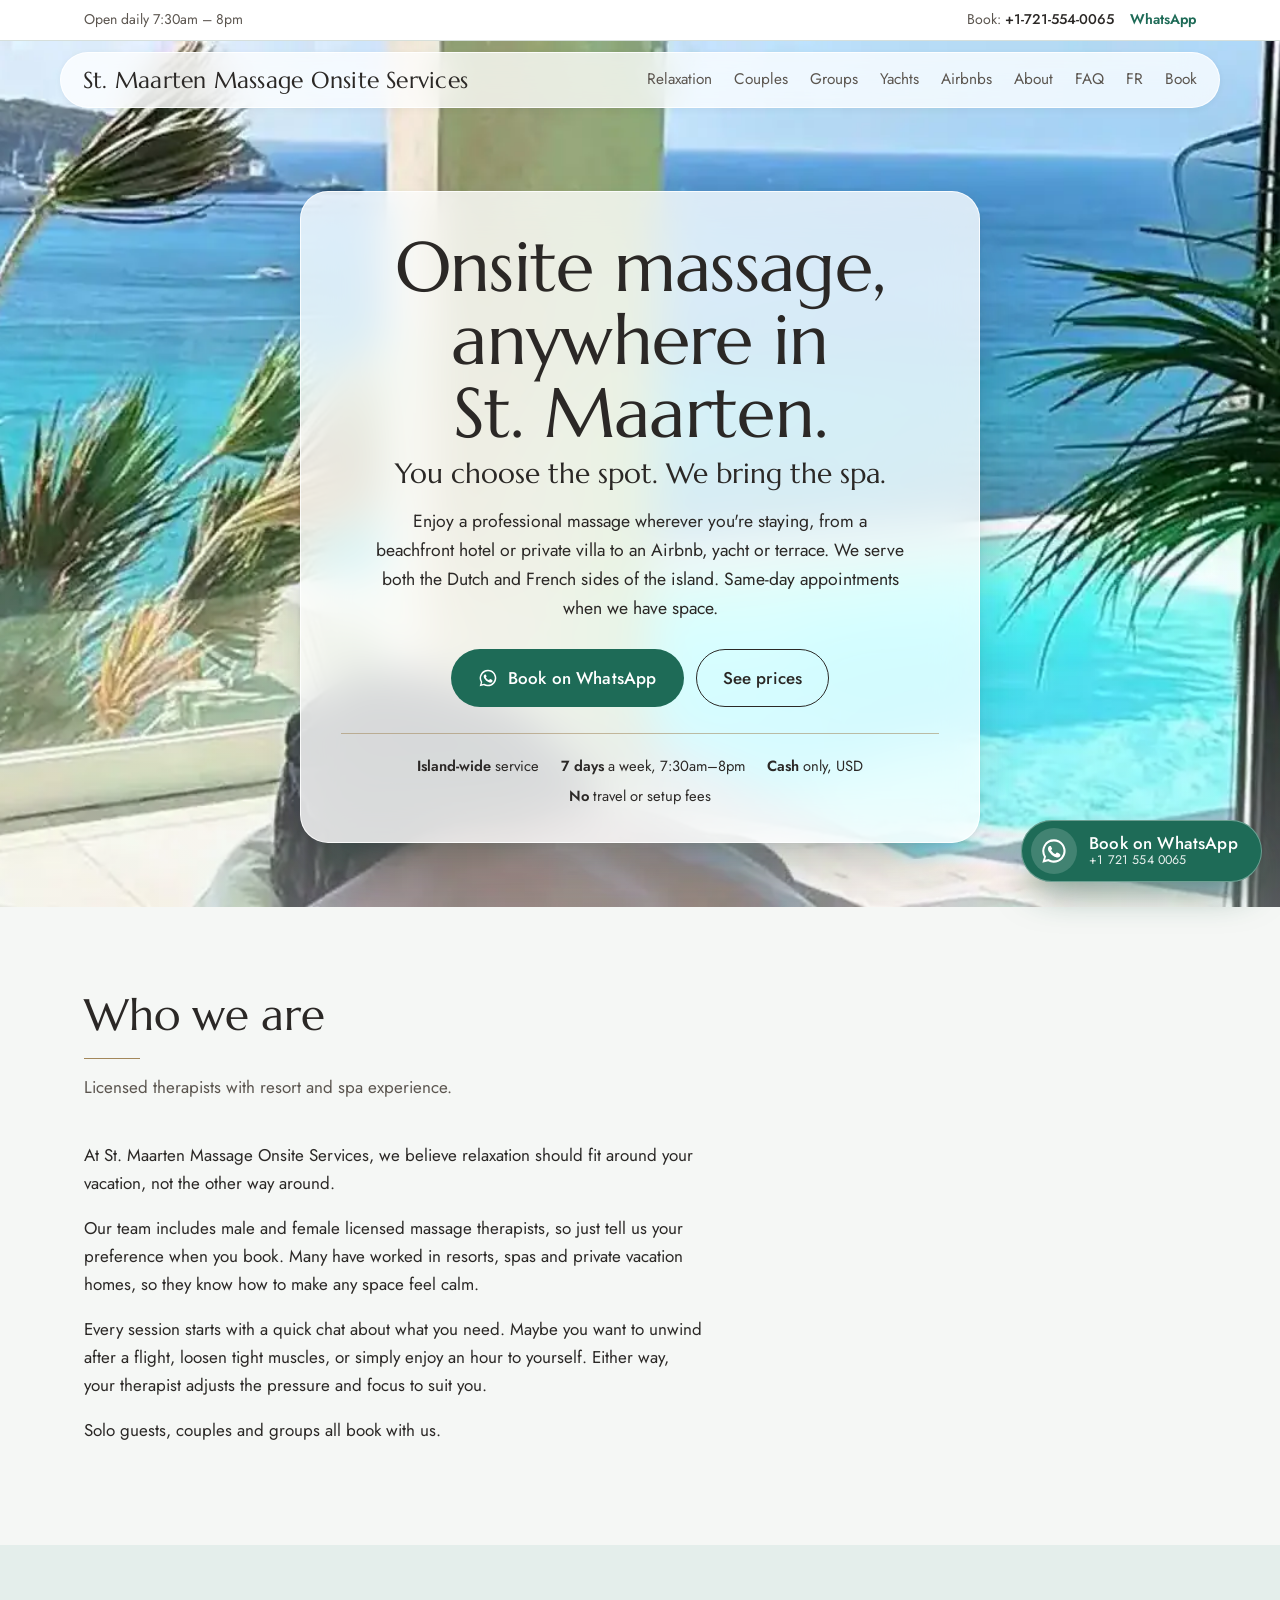
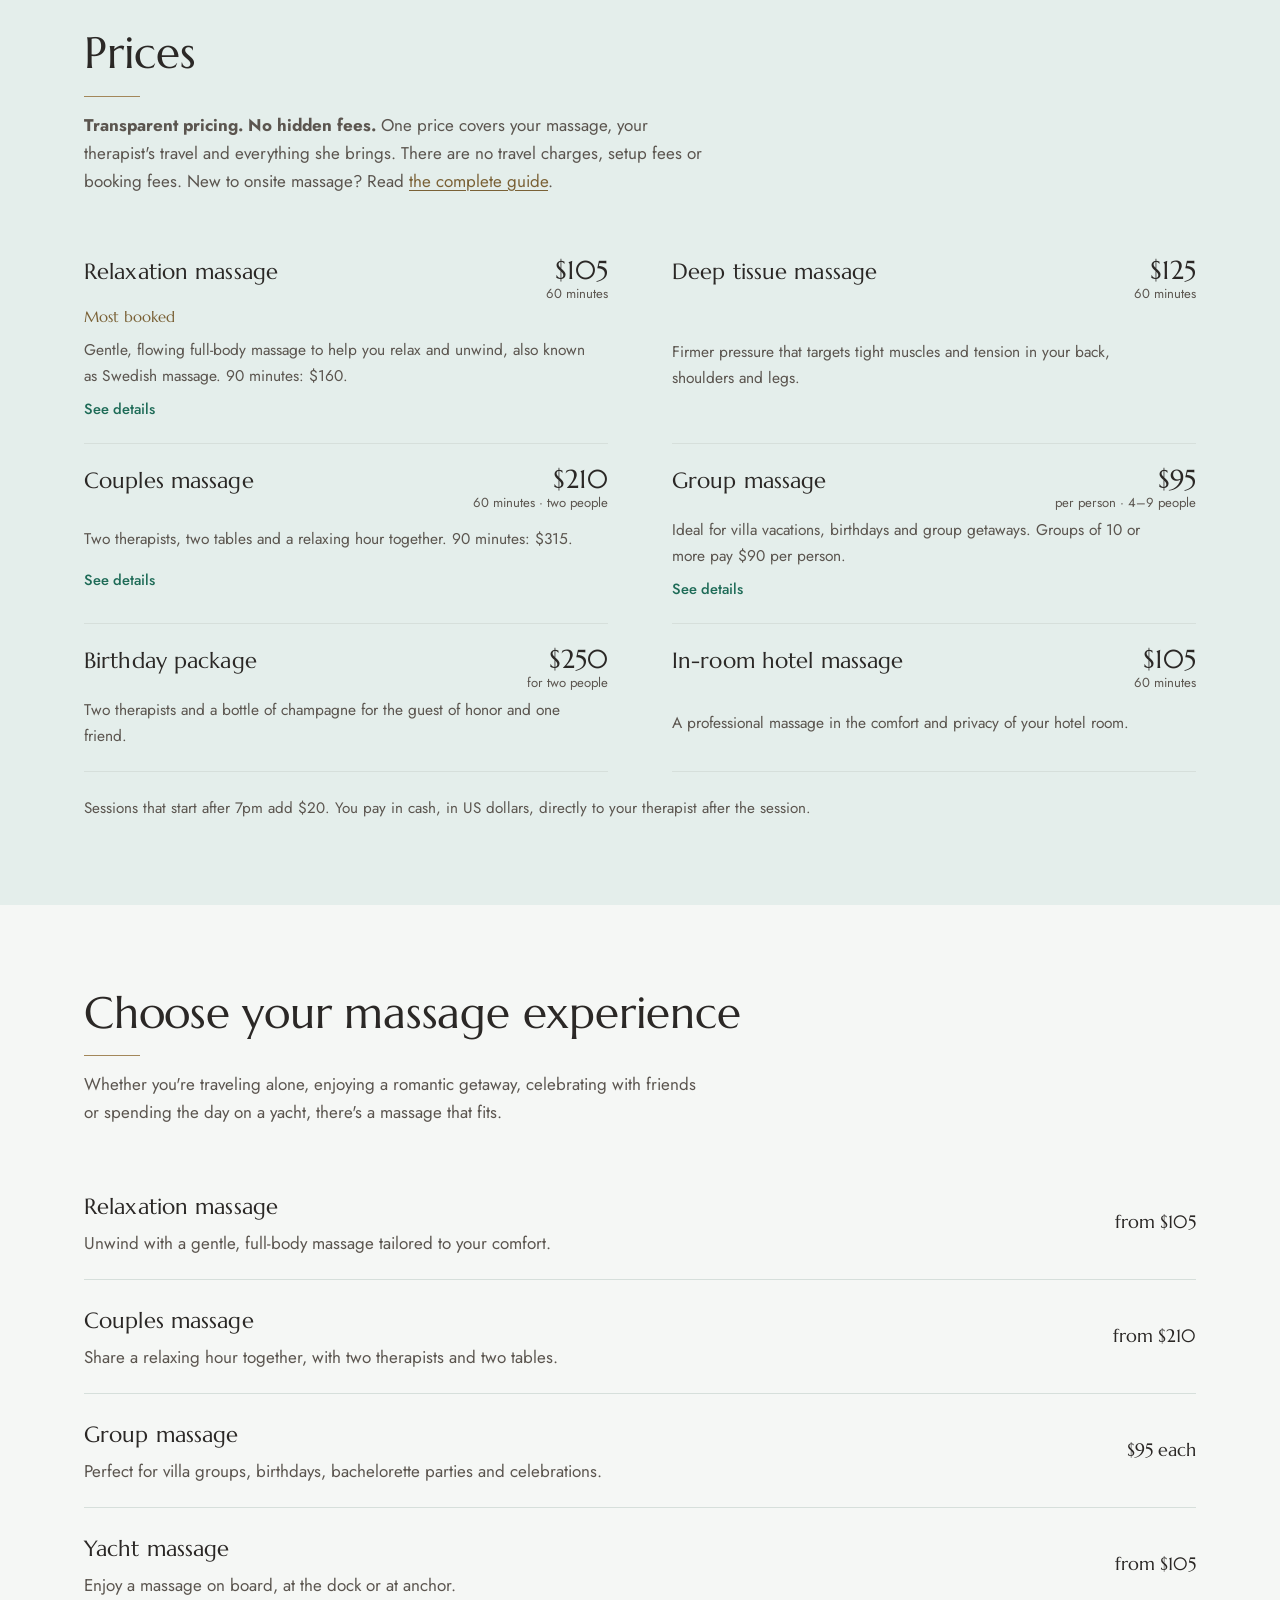
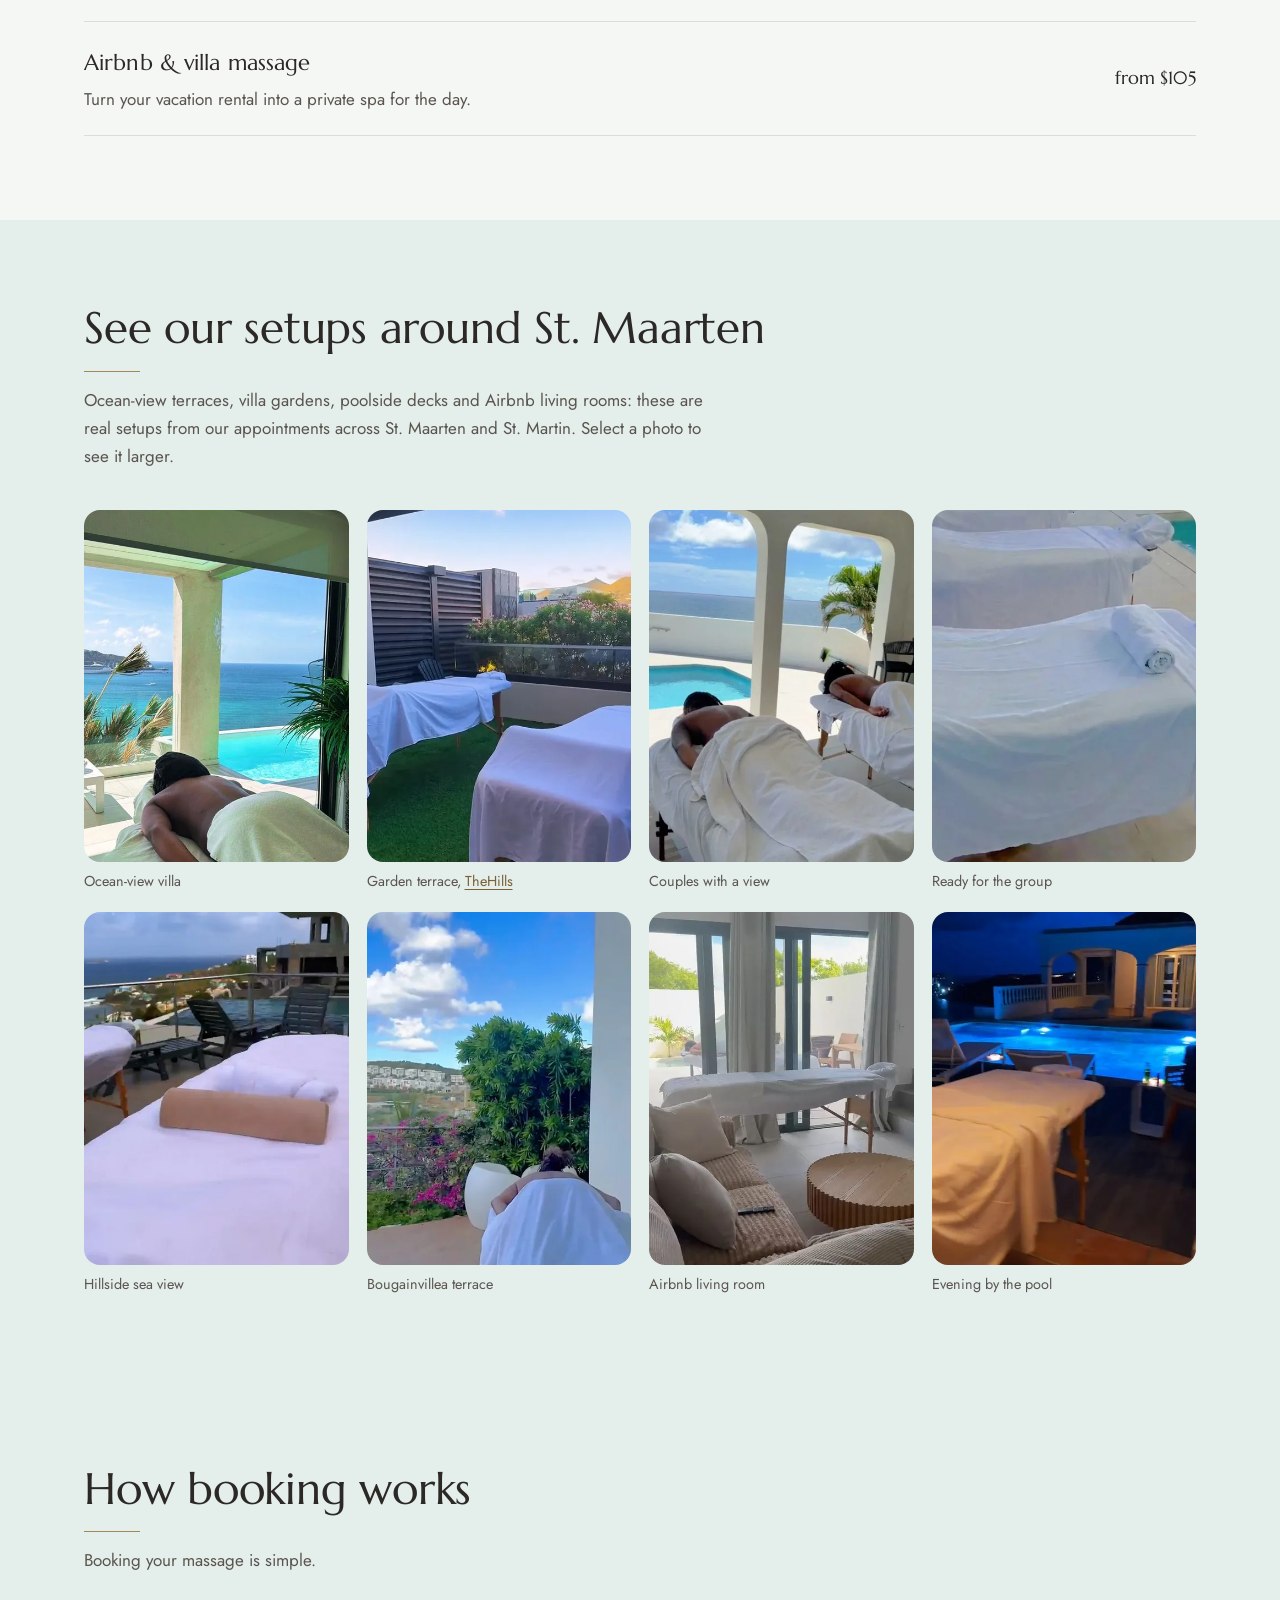
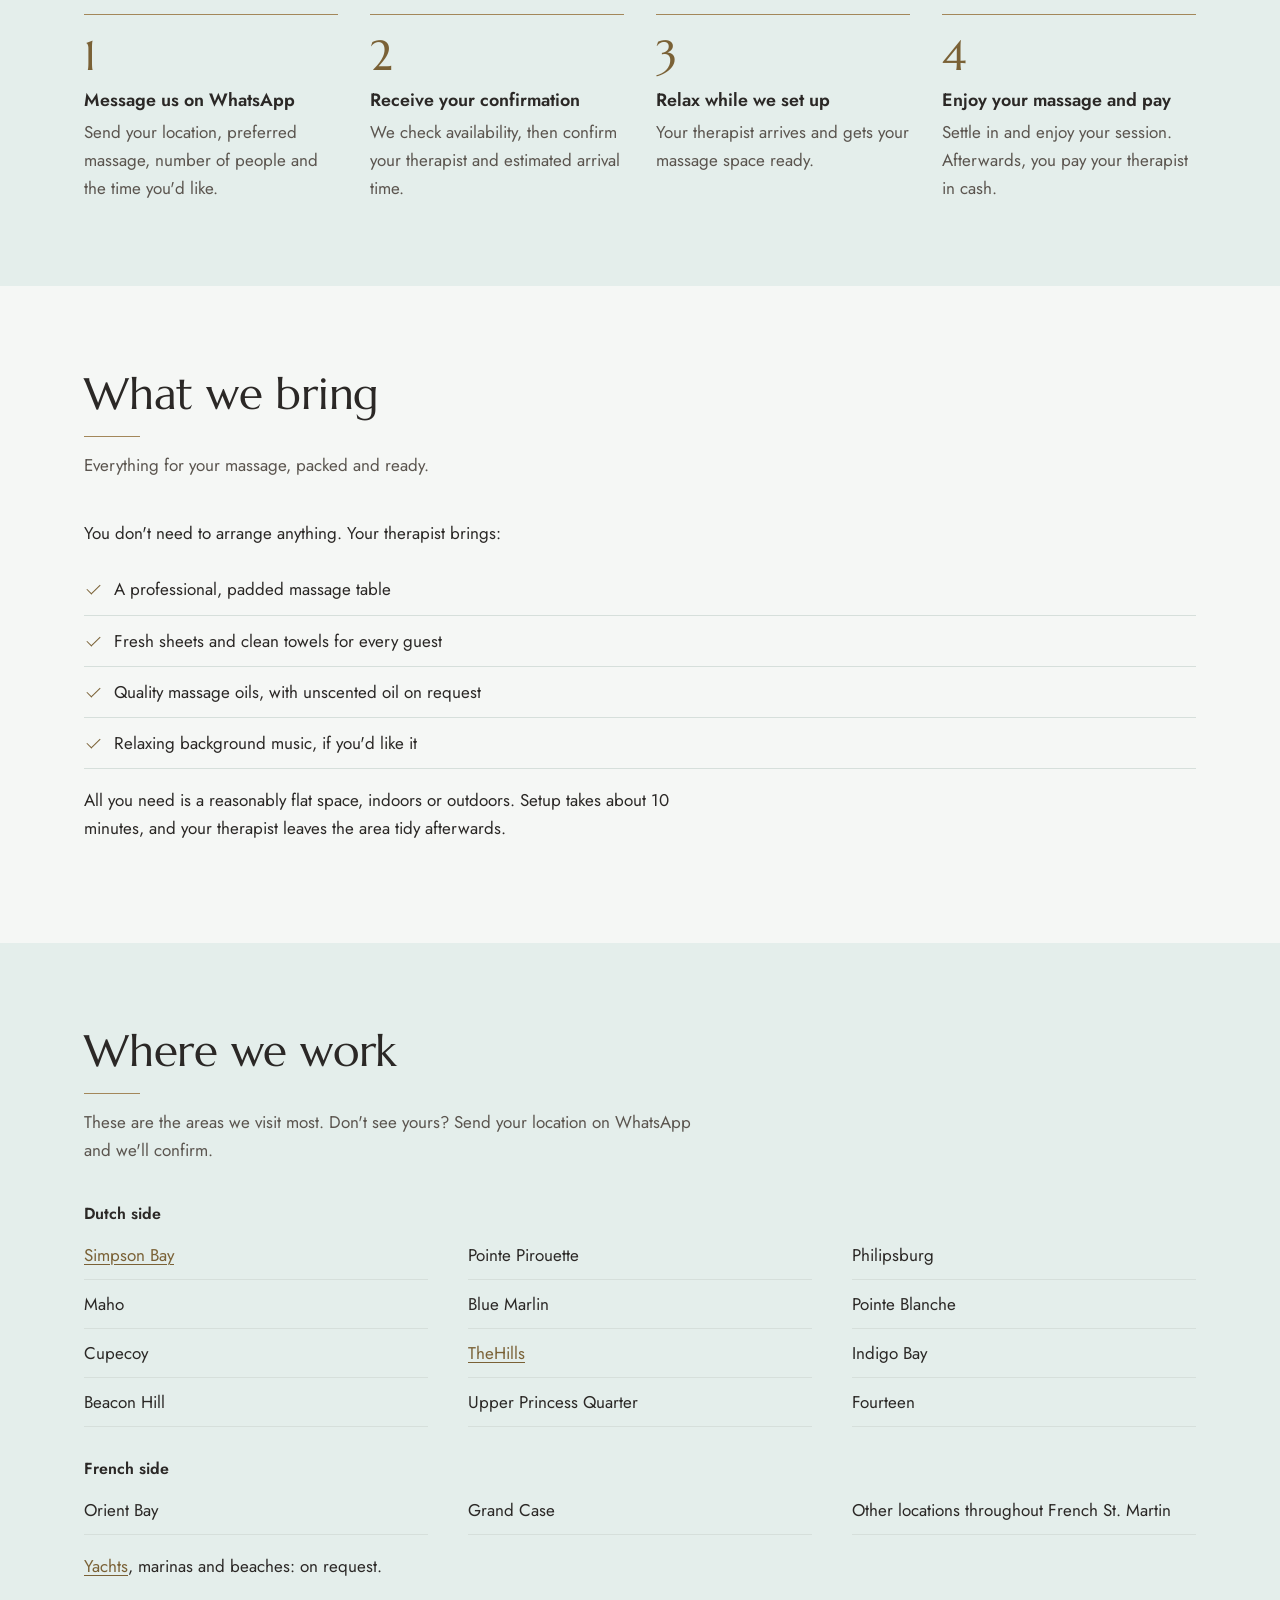
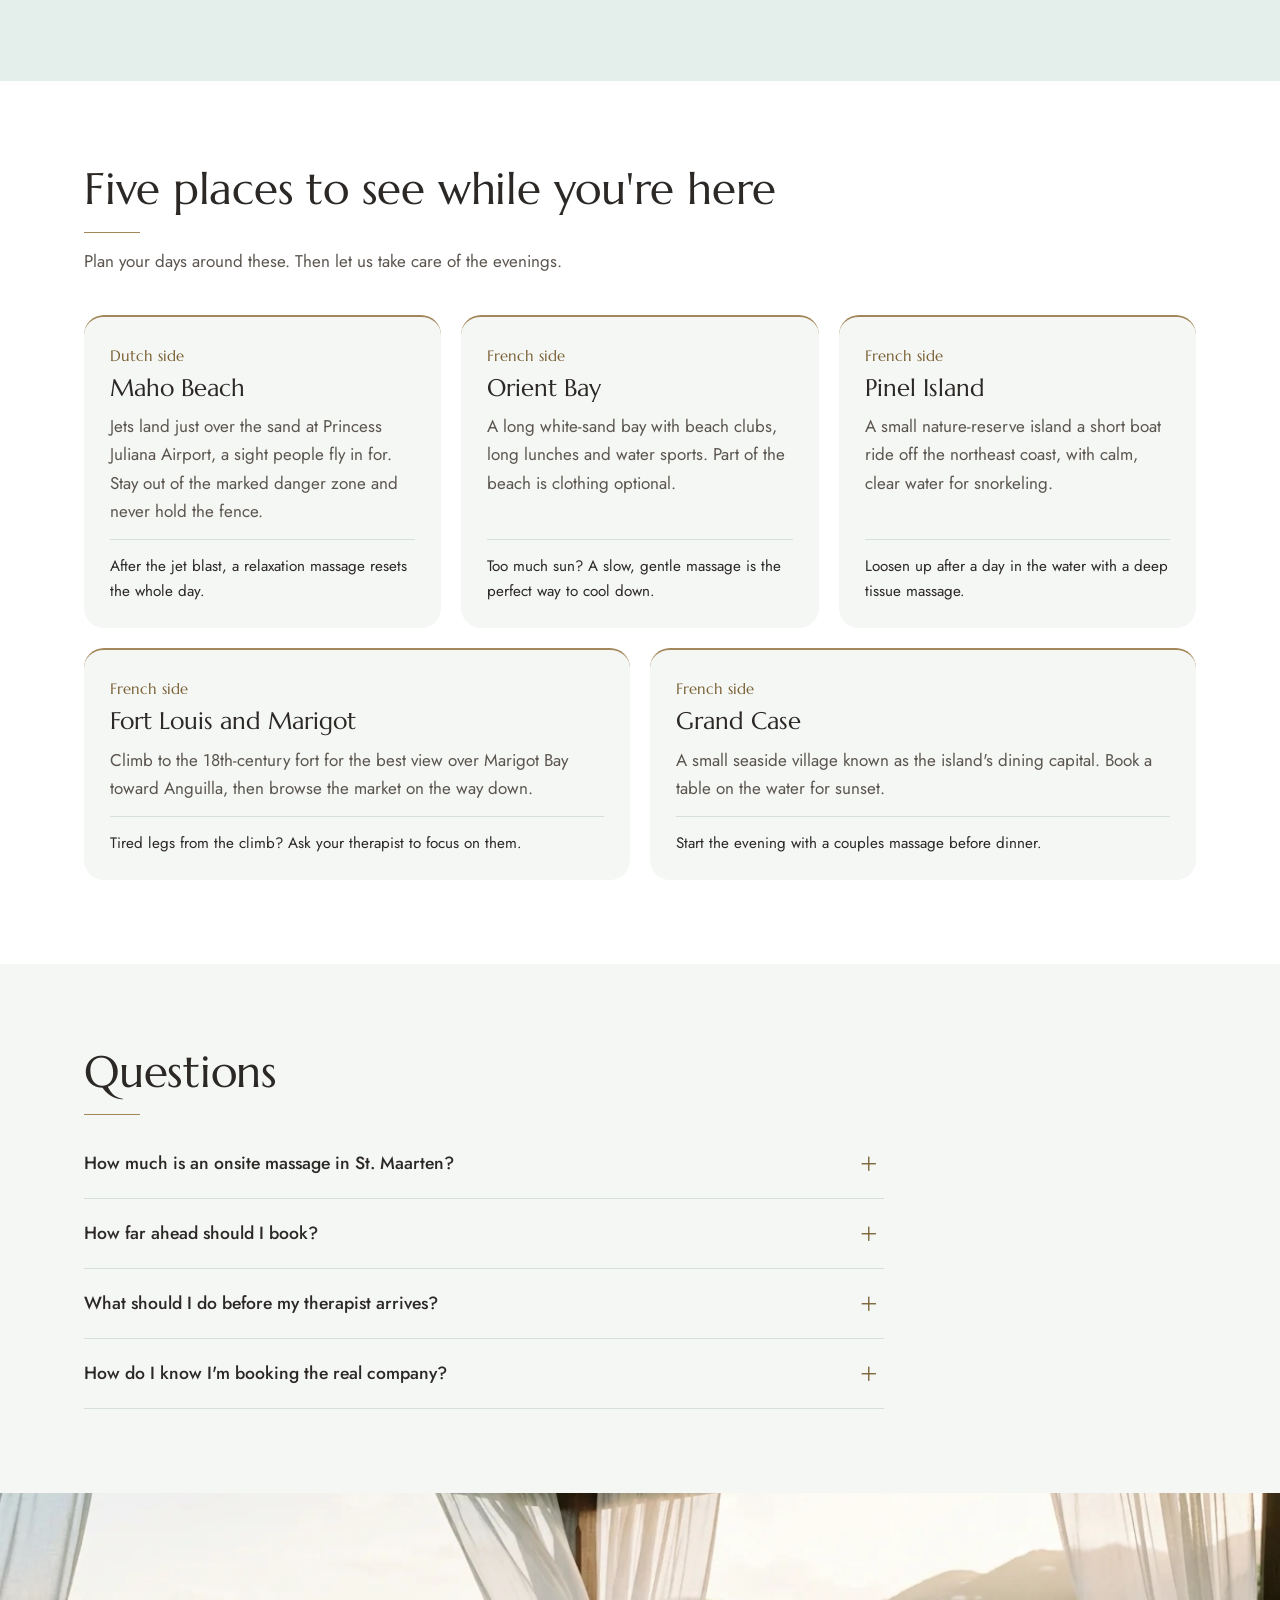
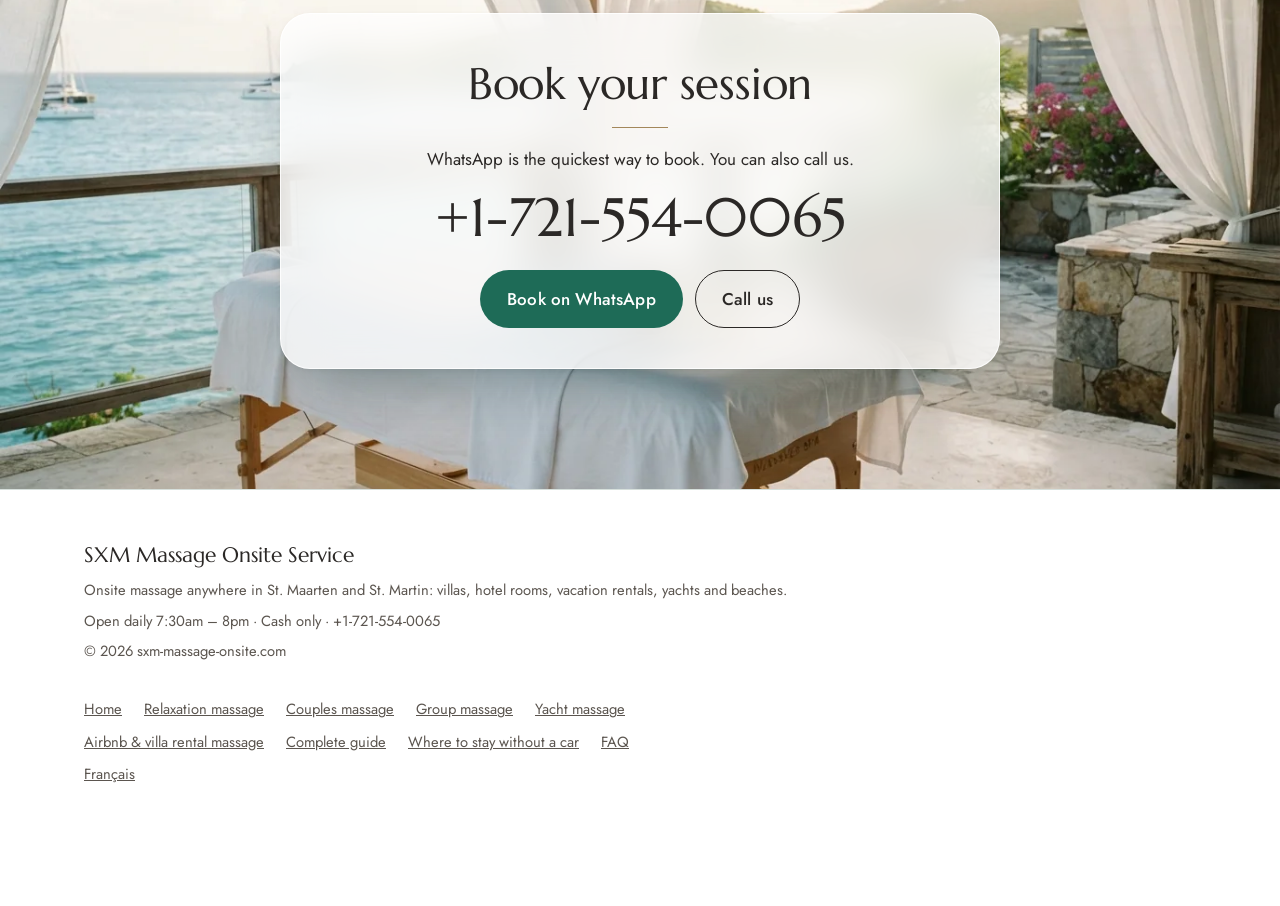
==== commit 36ecdc1d: "Group page: small, high-end sessions with 1-3 therapists, guests take turns Morning sessions include" ====
--- a/index.html
+++ b/index.html
@@ -240,7 +240,7 @@
       "name": "How far ahead should I book?",
       "acceptedAnswer": {
         "@type": "Answer",
-        "text": "Message us as early as you can, especially for groups, so we can send enough therapists. For a single massage, same-day booking often works too."
+        "text": "Message us as early as you can, especially for groups, since group dates are limited. For a single massage, same-day booking often works too."
       }
     },
     {
@@ -346,7 +346,7 @@
     <h2>Who we are</h2>
     <p class="intro measure">Licensed therapists with resort and spa experience.</p>
     <p class="measure">At St. Maarten Massage Onsite Services, we believe relaxation should fit around your vacation, not the other way around.</p>
-    <p class="measure">Our team is mostly female licensed massage therapists, and a male therapist is available on request. Many have worked in resorts, spas and private vacation homes, so they know how to make any space feel calm.</p>
+    <p class="measure">Our team includes male and female licensed massage therapists, so just tell us your preference when you book. Many have worked in resorts, spas and private vacation homes, so they know how to make any space feel calm.</p>
     <p class="measure">Every session starts with a quick chat about what you need. Maybe you want to unwind after a flight, loosen tight muscles, or simply enjoy an hour to yourself. Either way, your therapist adjusts the pressure and focus to suit you.</p>
     <p class="measure">Solo guests, couples and groups all book with us.</p>
   </div>
@@ -521,7 +521,7 @@
       </details>
       <details>
         <summary>How far ahead should I book?</summary>
-        <p>Message us as early as you can, especially for groups, so we can send enough therapists. For a single massage, same-day booking often works too.</p>
+        <p>Message us as early as you can, especially for groups, since group dates are limited. For a single massage, same-day booking often works too.</p>
       </details>
       <details>
         <summary>What should I do before my therapist arrives?</summary>
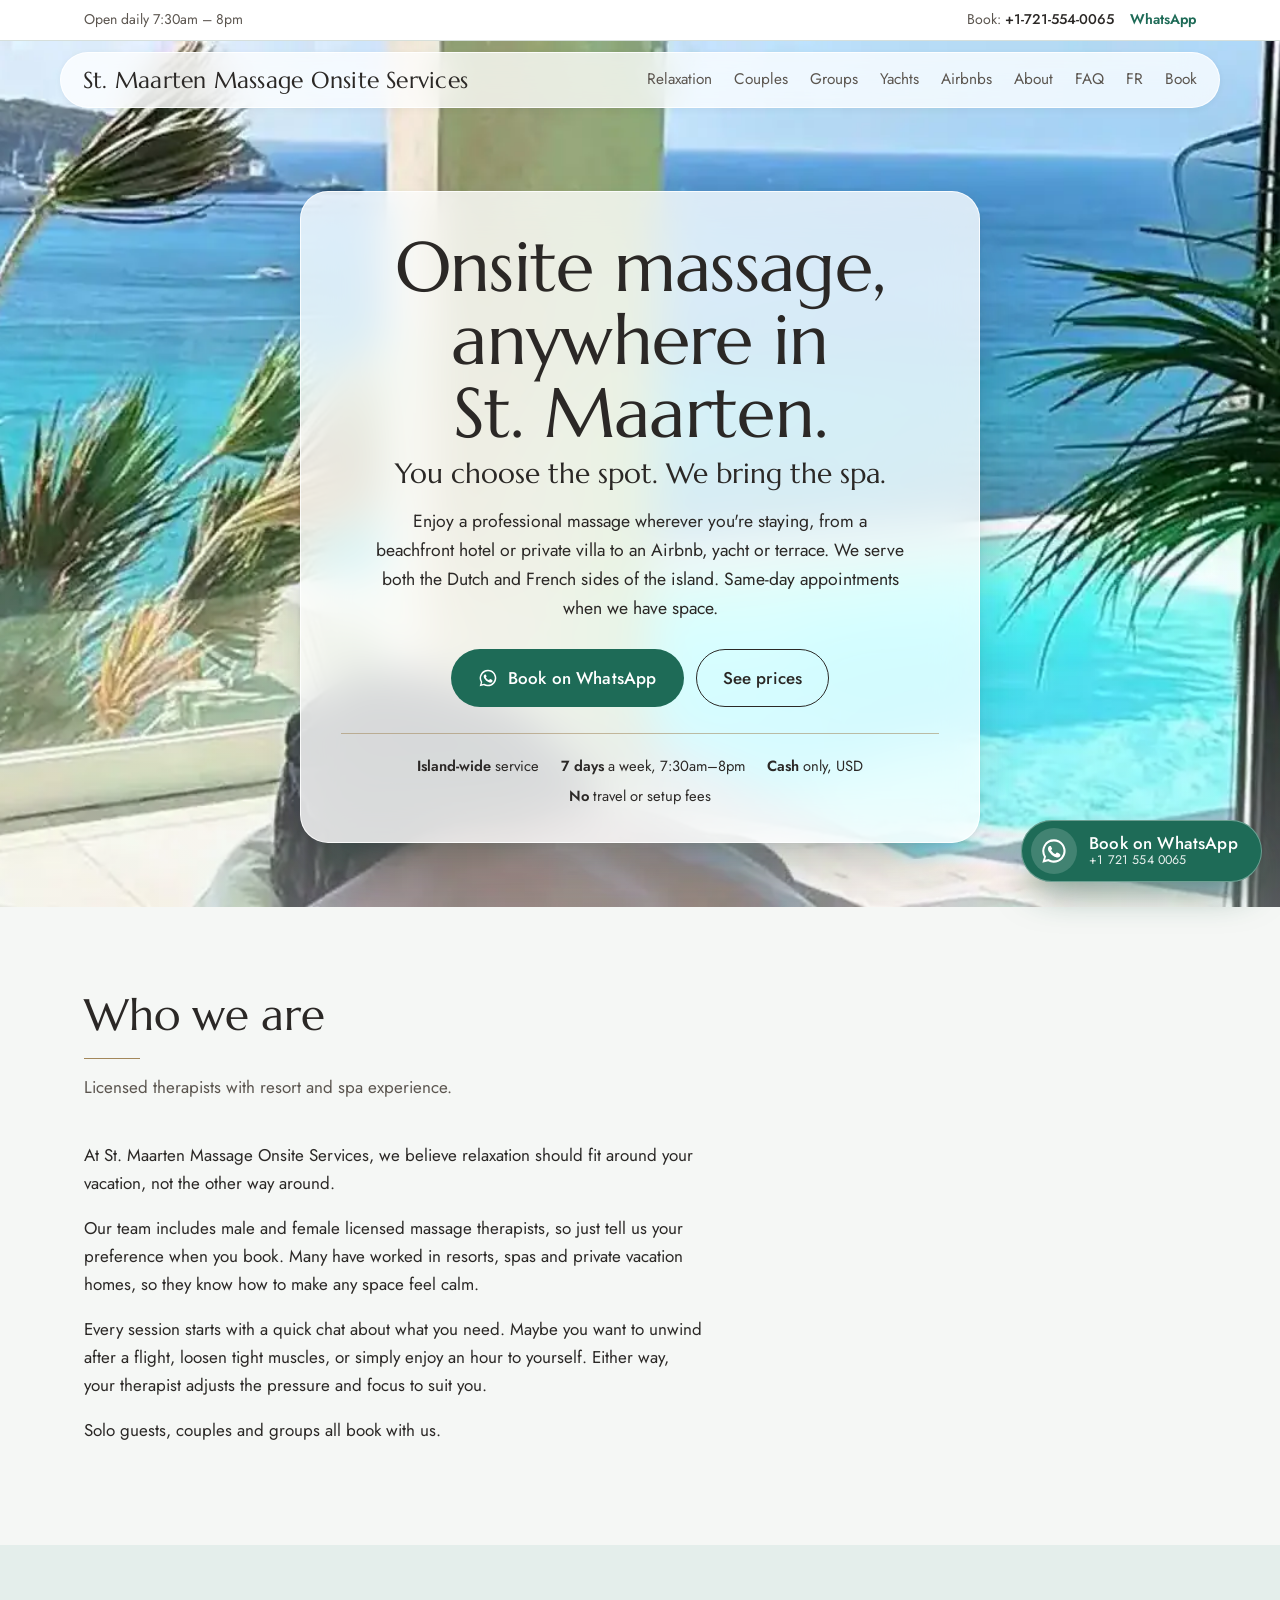
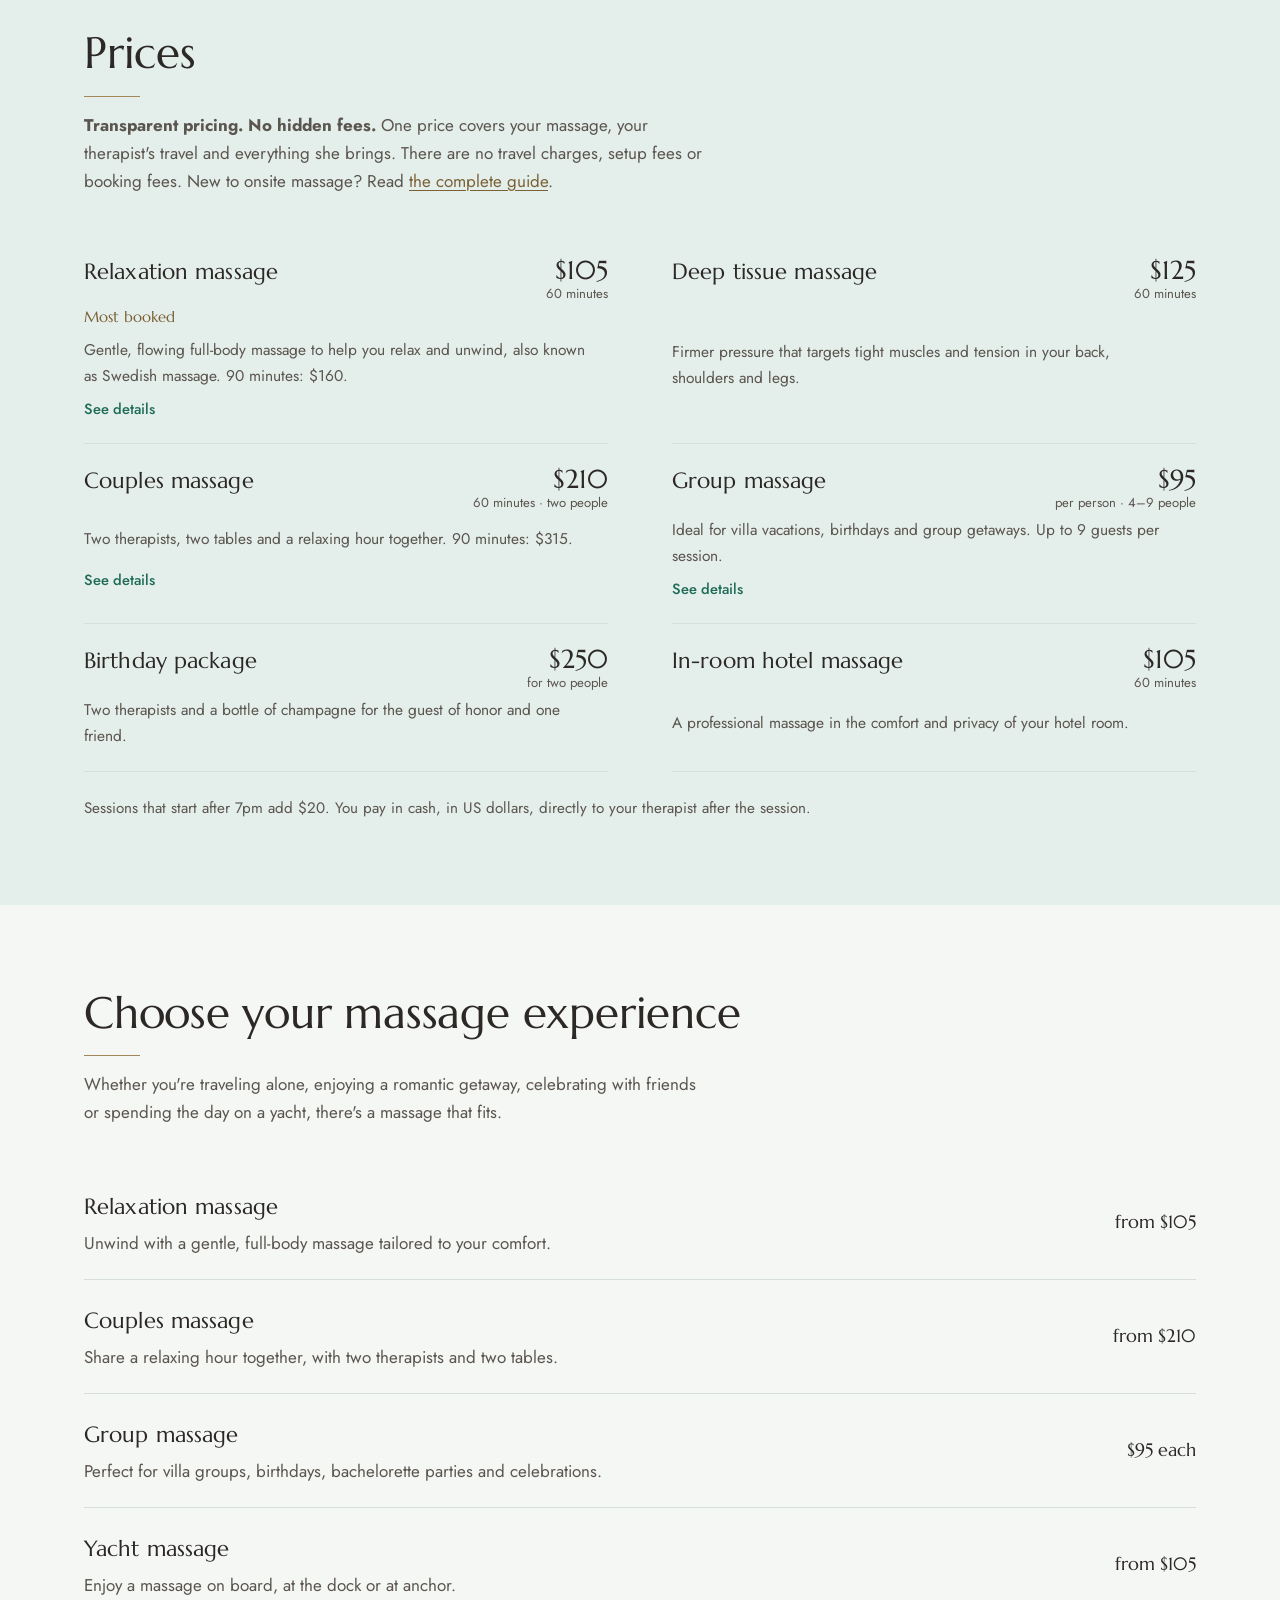
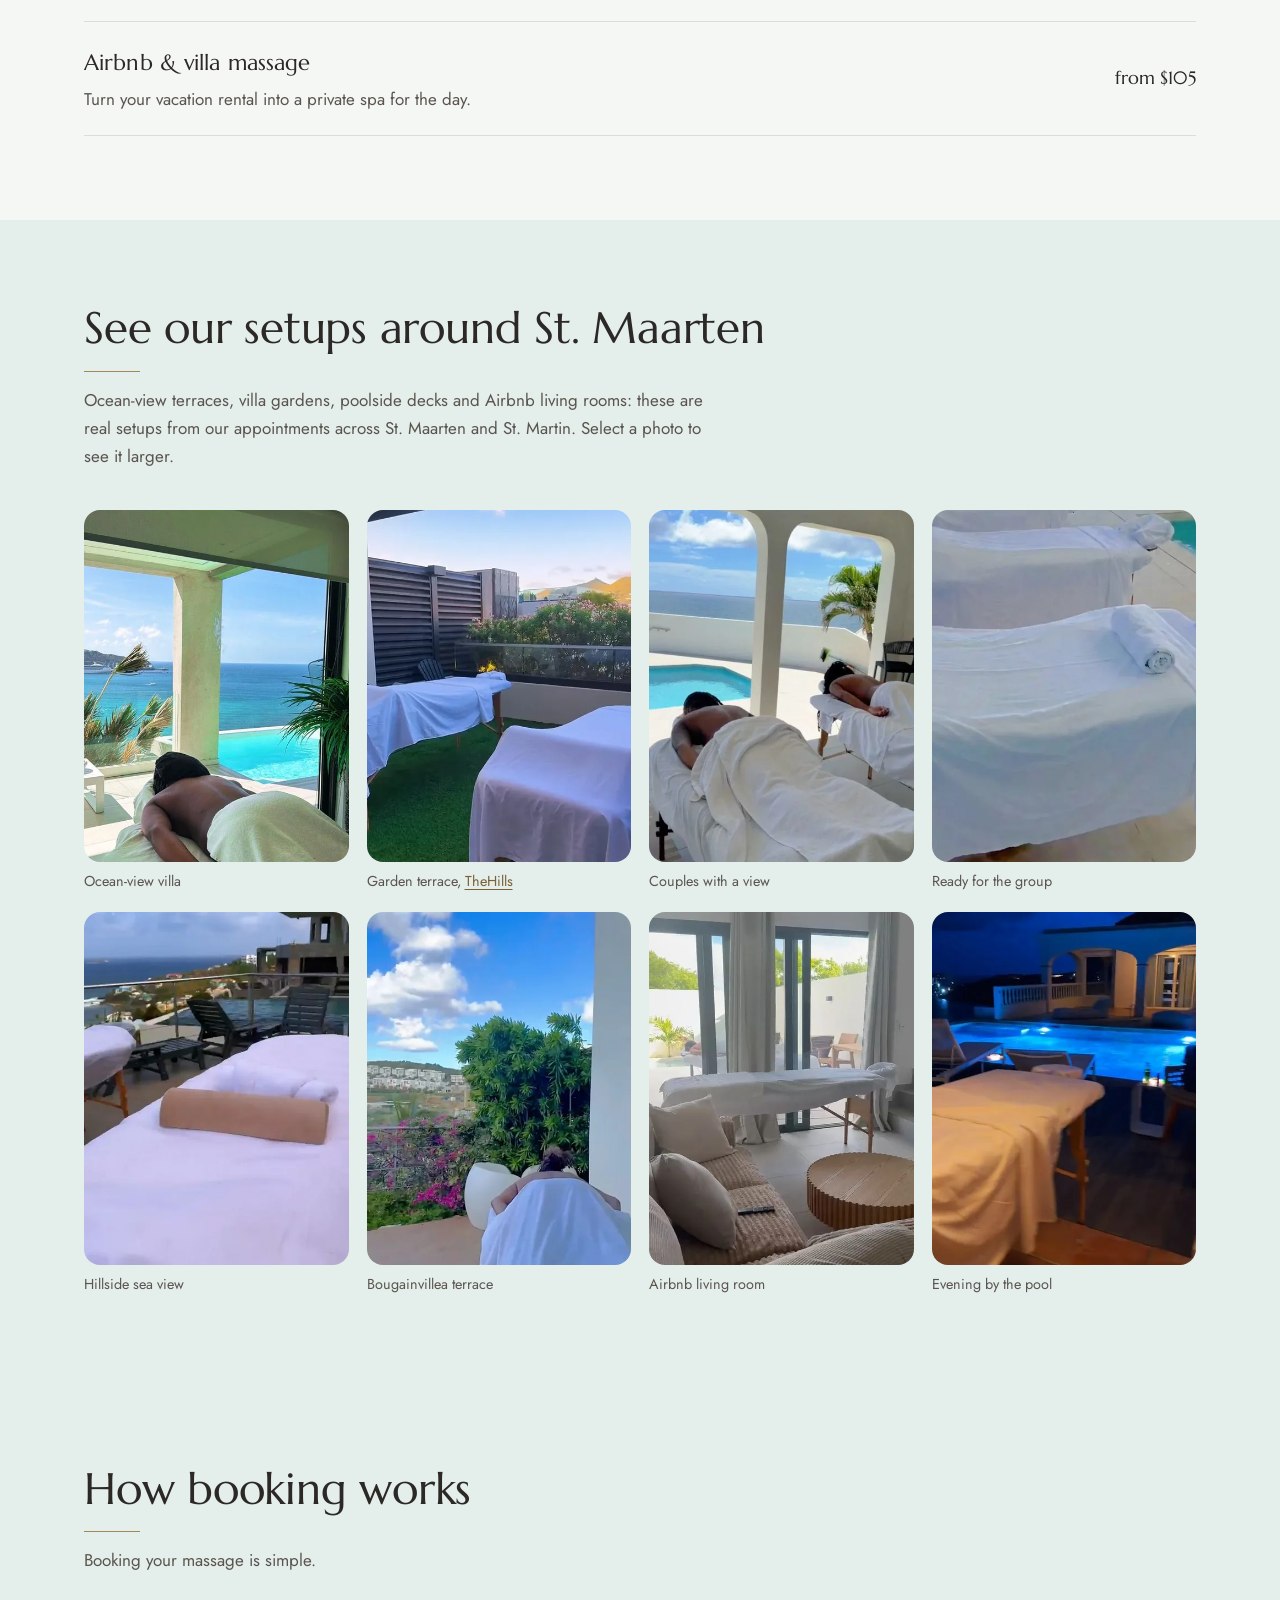
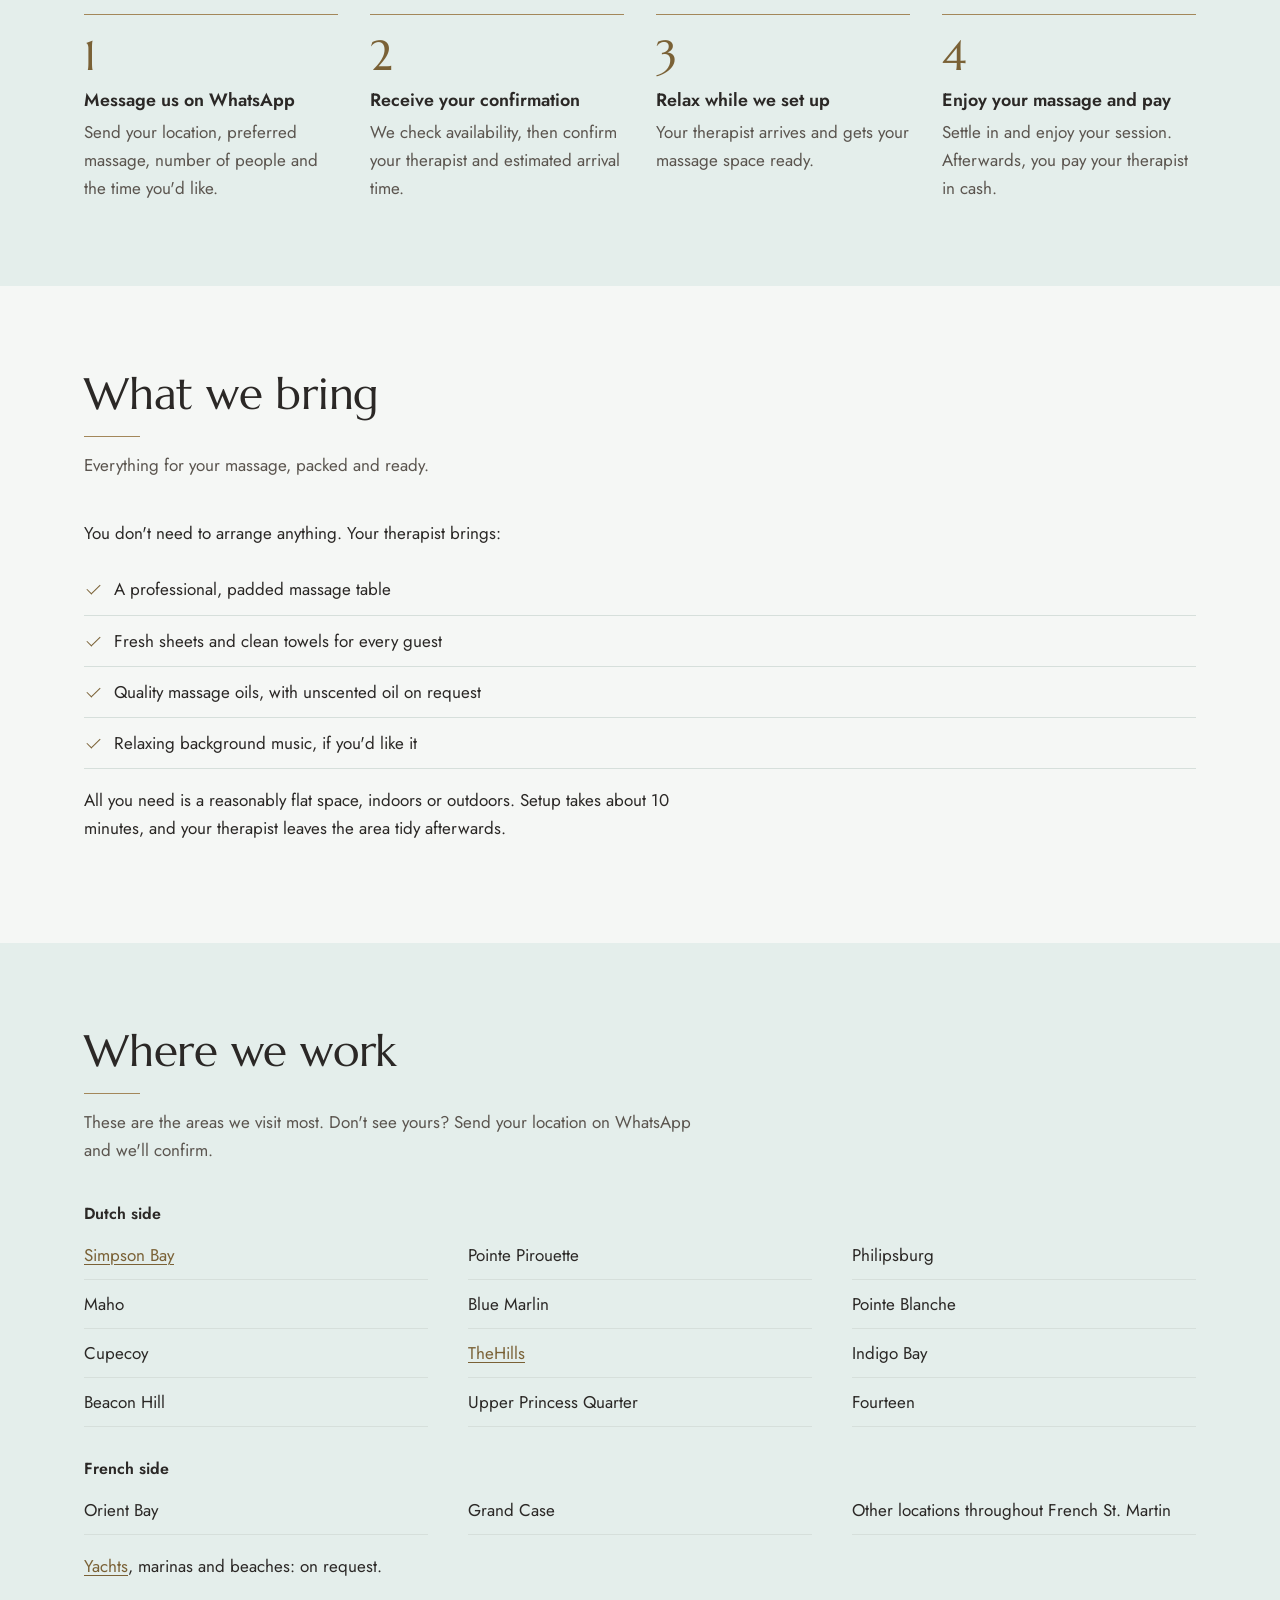
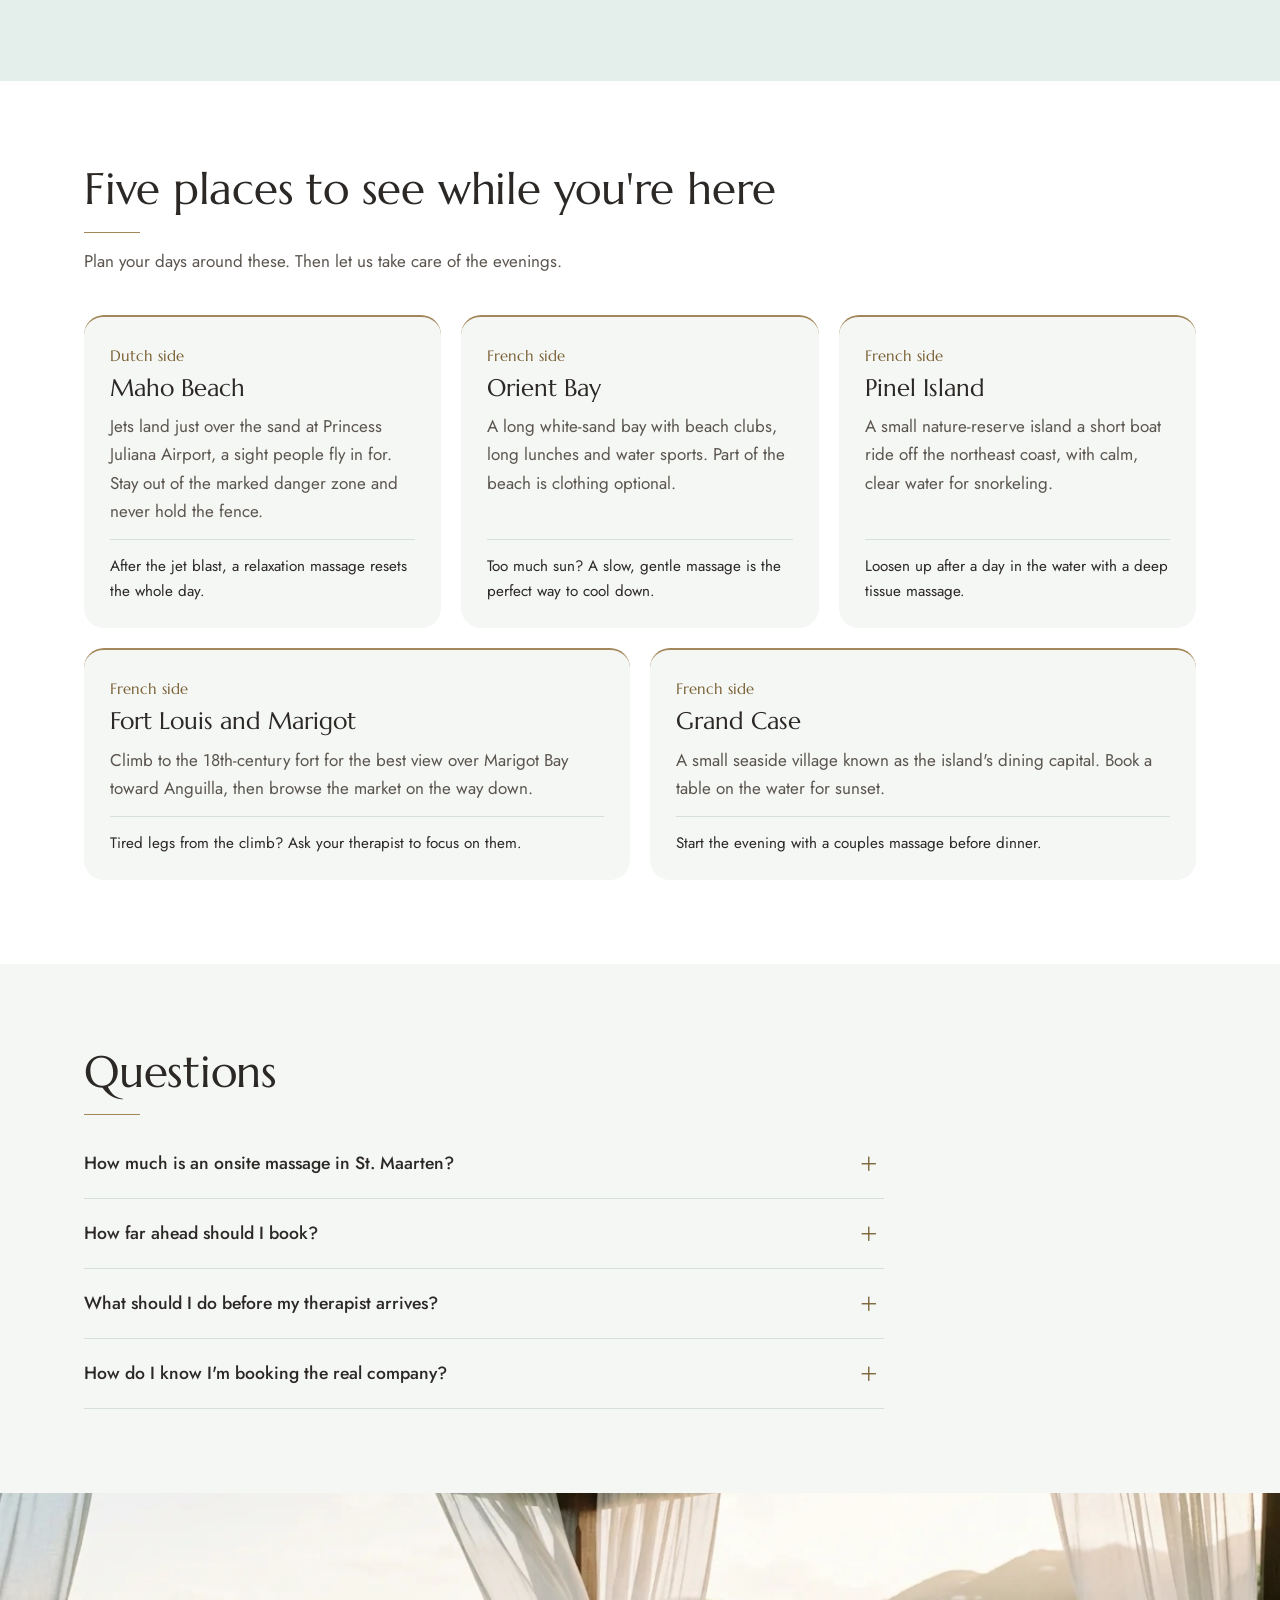
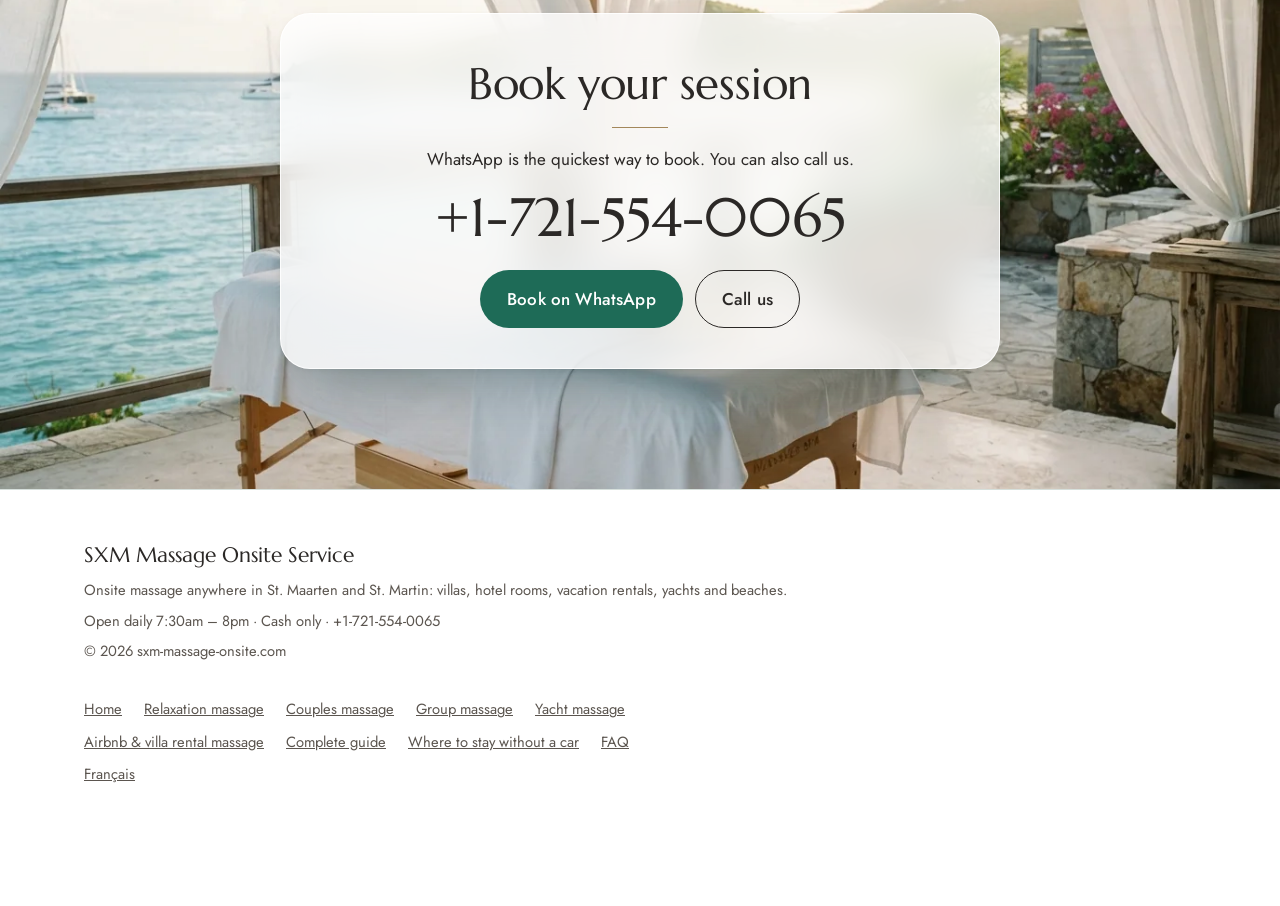
==== commit 1b7bb393: "Cap group sessions at 9 guests; drop the $90 10+ tier Morning pastries shown as included on the grou" ====
--- a/index.html
+++ b/index.html
@@ -86,7 +86,7 @@
   "logo": "https://sxm-massage-onsite.com/icon-512.png",
   "description": "Onsite massage anywhere in St. Maarten and St. Martin. Licensed therapists set up a full massage on site at villas, hotel rooms, vacation rentals, yachts and beaches, on both the Dutch and French sides.",
   "telephone": "+1-721-554-0065",
-  "priceRange": "$90-$315",
+  "priceRange": "$95-$315",
   "paymentAccepted": "Cash",
   "currenciesAccepted": "USD",
   "address": {
@@ -182,16 +182,6 @@
           "url": "https://sxm-massage-onsite.com/group-massage/"
         },
         "price": "95",
-        "priceCurrency": "USD"
-      },
-      {
-        "@type": "Offer",
-        "itemOffered": {
-          "@type": "Service",
-          "name": "Group massage, per person, 10+ people",
-          "url": "https://sxm-massage-onsite.com/group-massage/"
-        },
-        "price": "90",
         "priceCurrency": "USD"
       },
       {
@@ -374,7 +364,7 @@
       <li class="rate-card linked">
         <h3><a href="group-massage/">Group massage</a></h3>
         <p class="price">$95<span>per person · 4–9 people</span></p>
-        <p class="note">Ideal for villa vacations, birthdays and group getaways. Groups of 10 or more pay $90 per person.</p><span class="more" aria-hidden="true">See details</span>
+        <p class="note">Ideal for villa vacations, birthdays and group getaways. Up to 9 guests per session.</p><span class="more" aria-hidden="true">See details</span>
       </li>
       <li class="rate-card">
         <h3>Birthday package</h3>
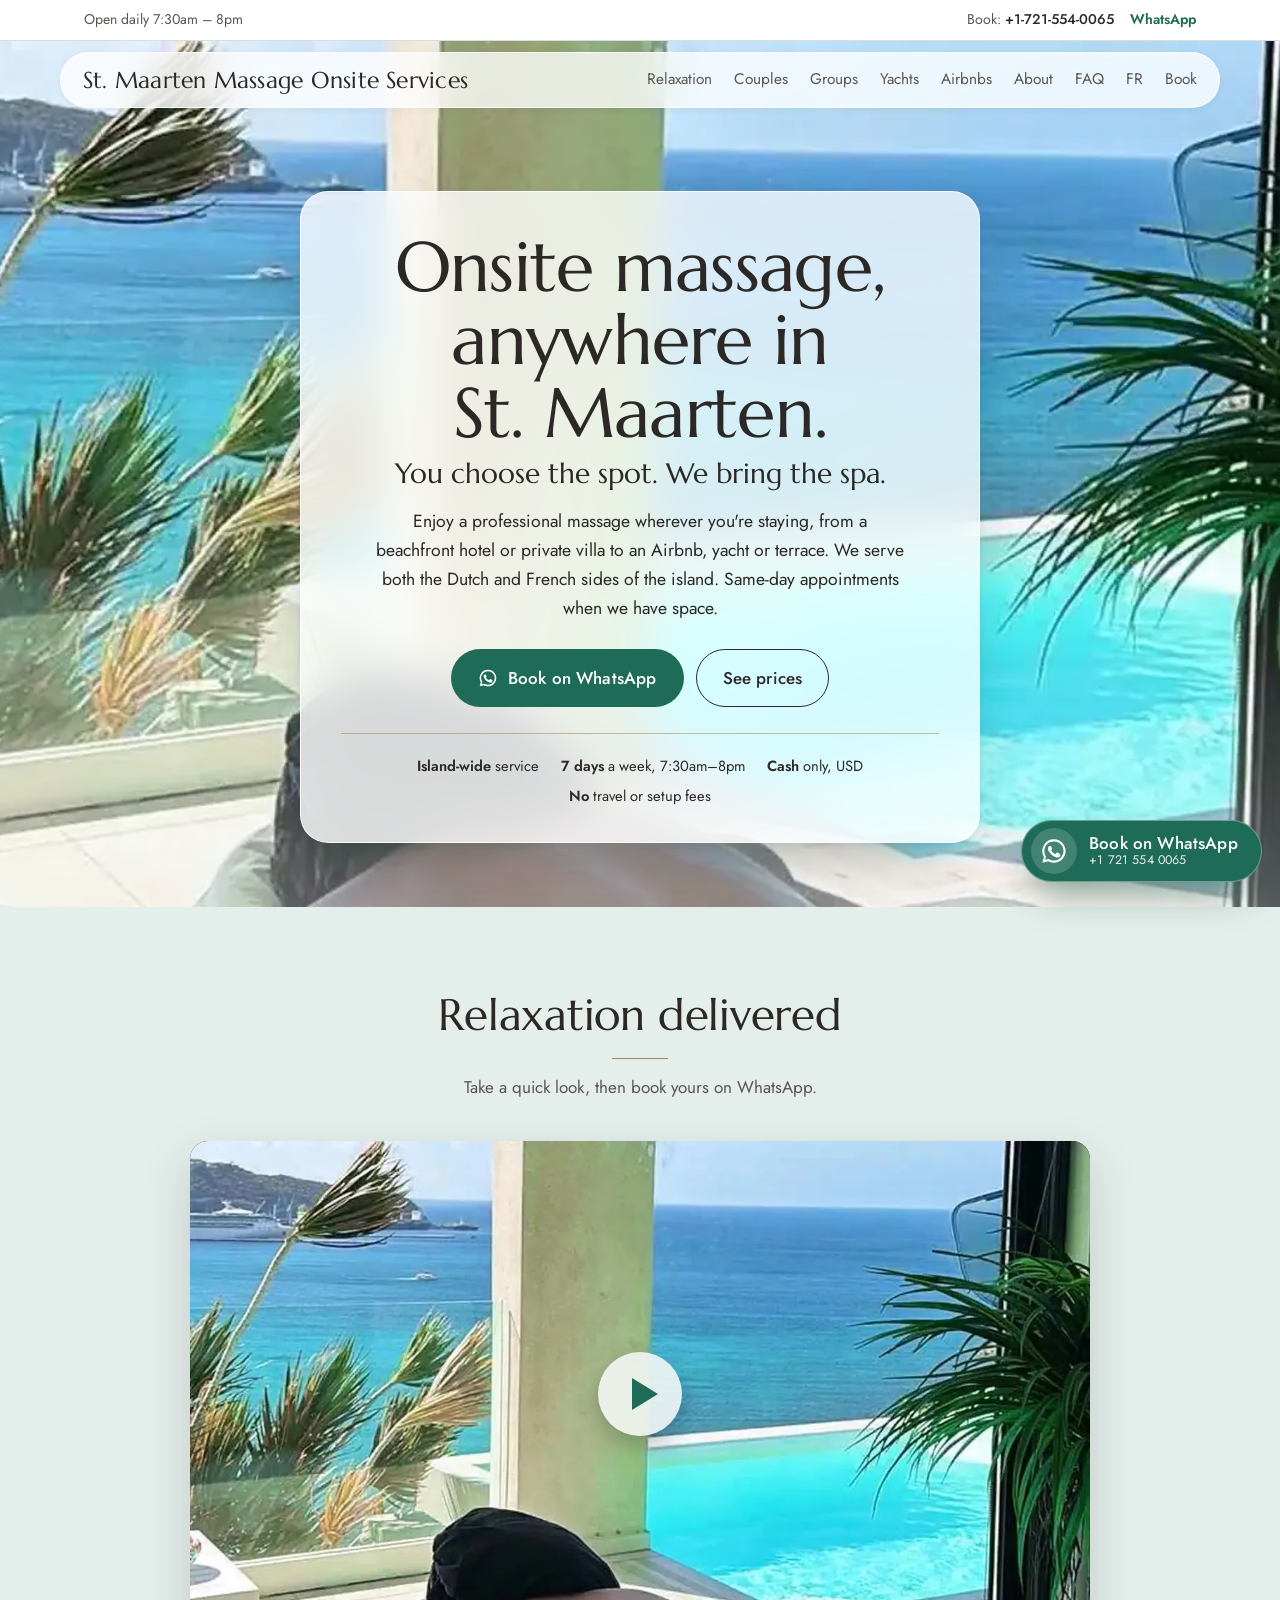
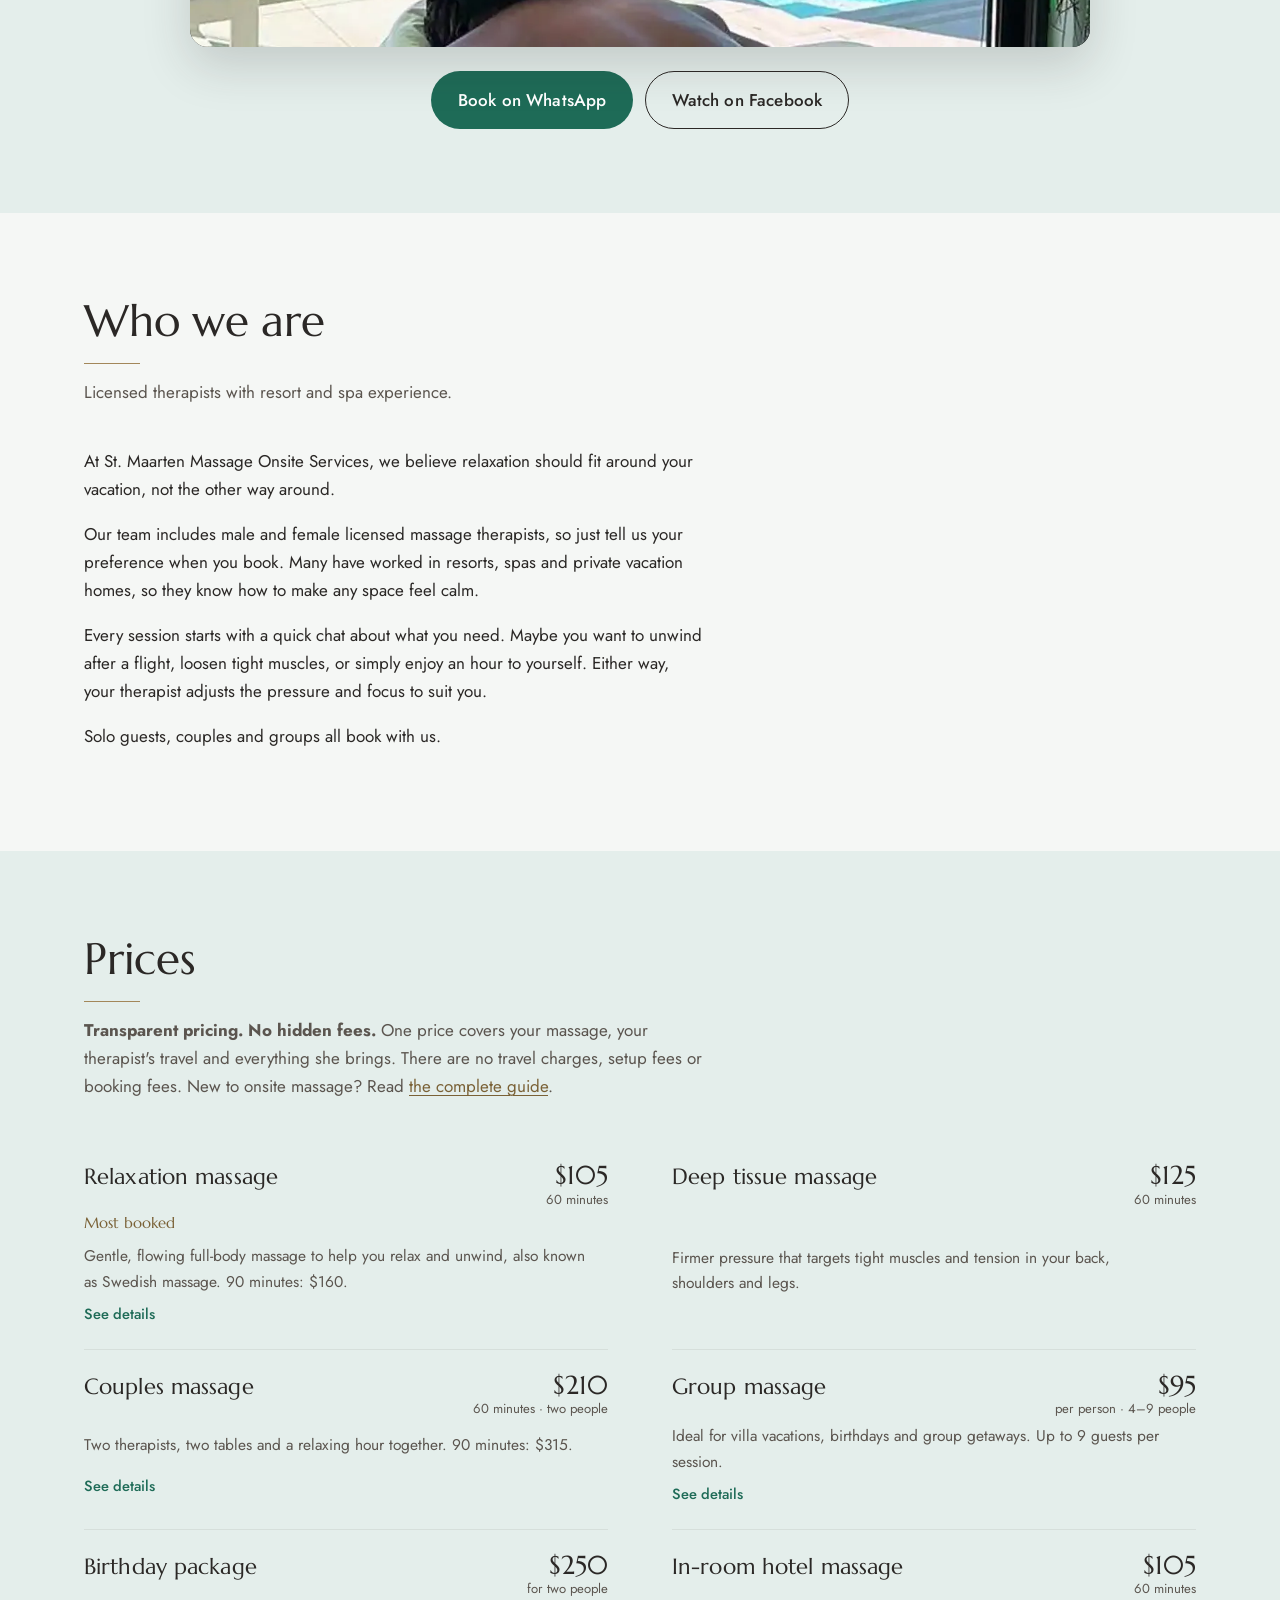
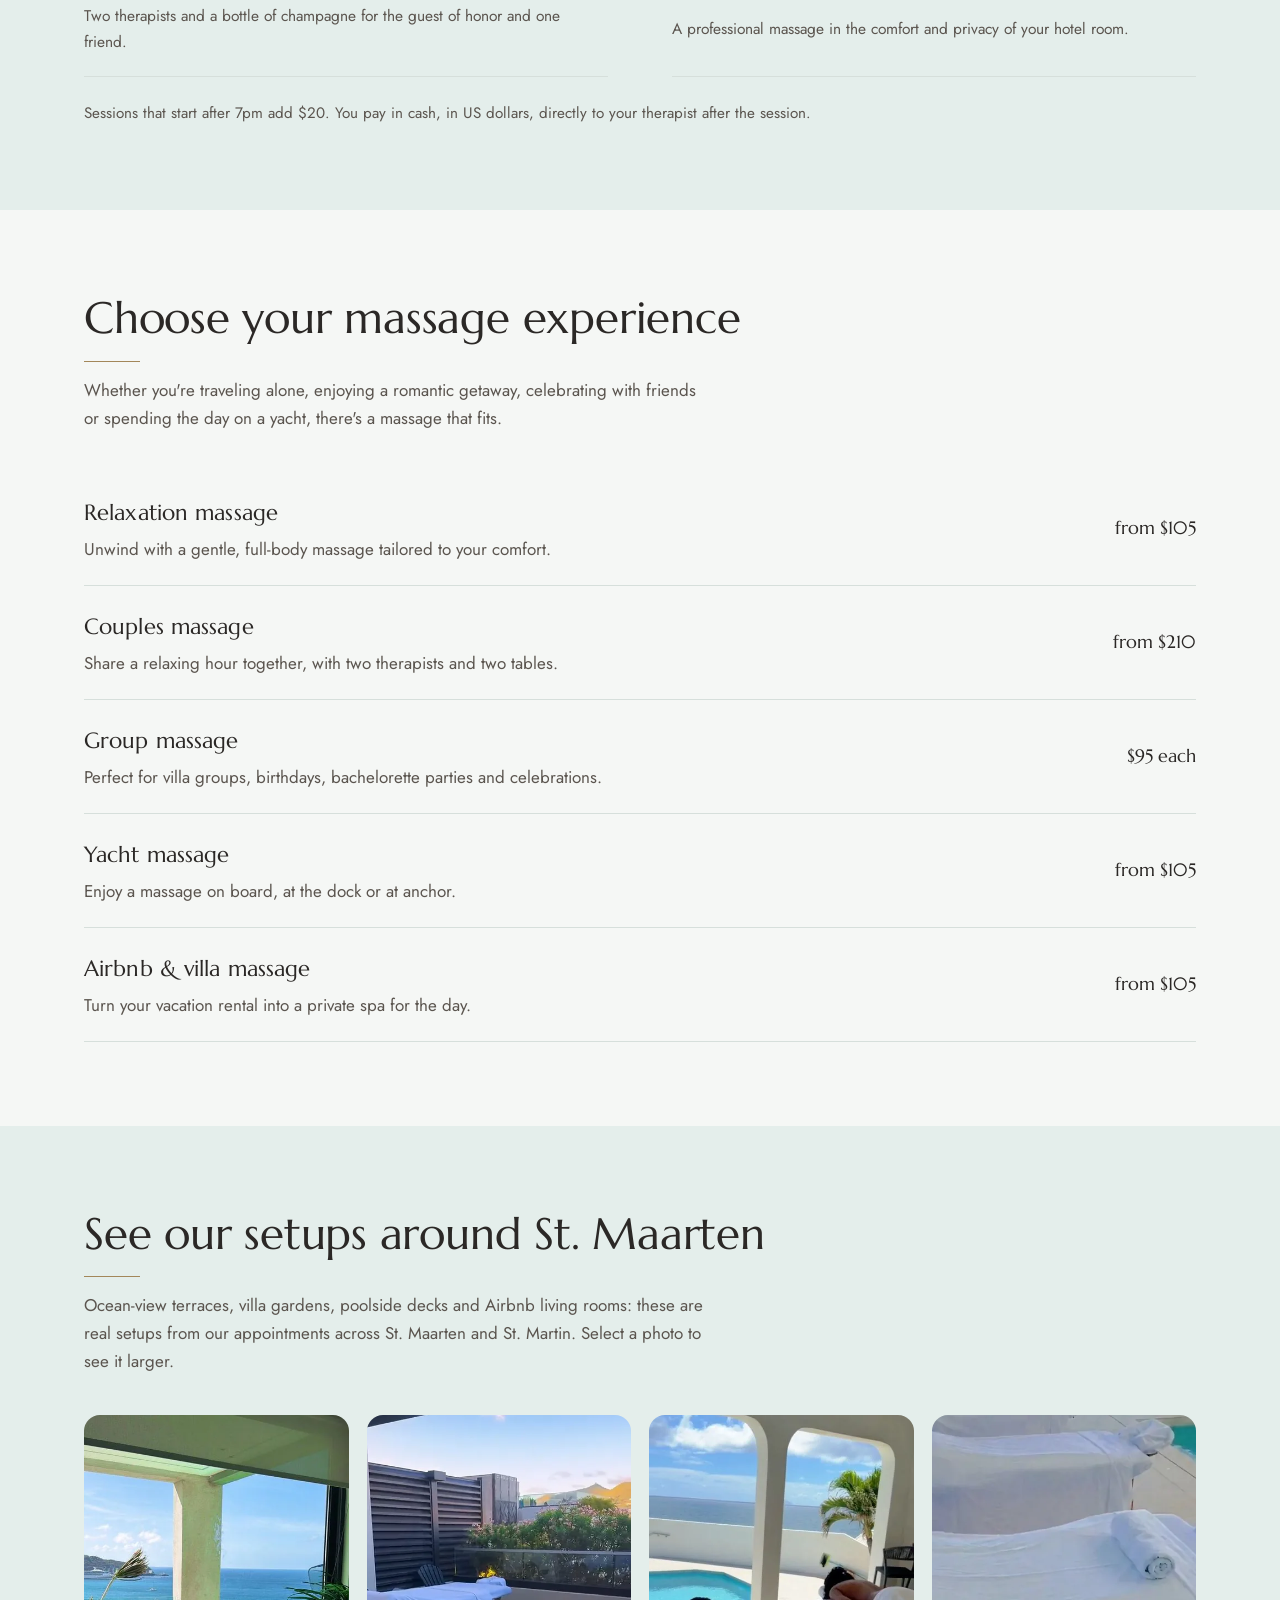
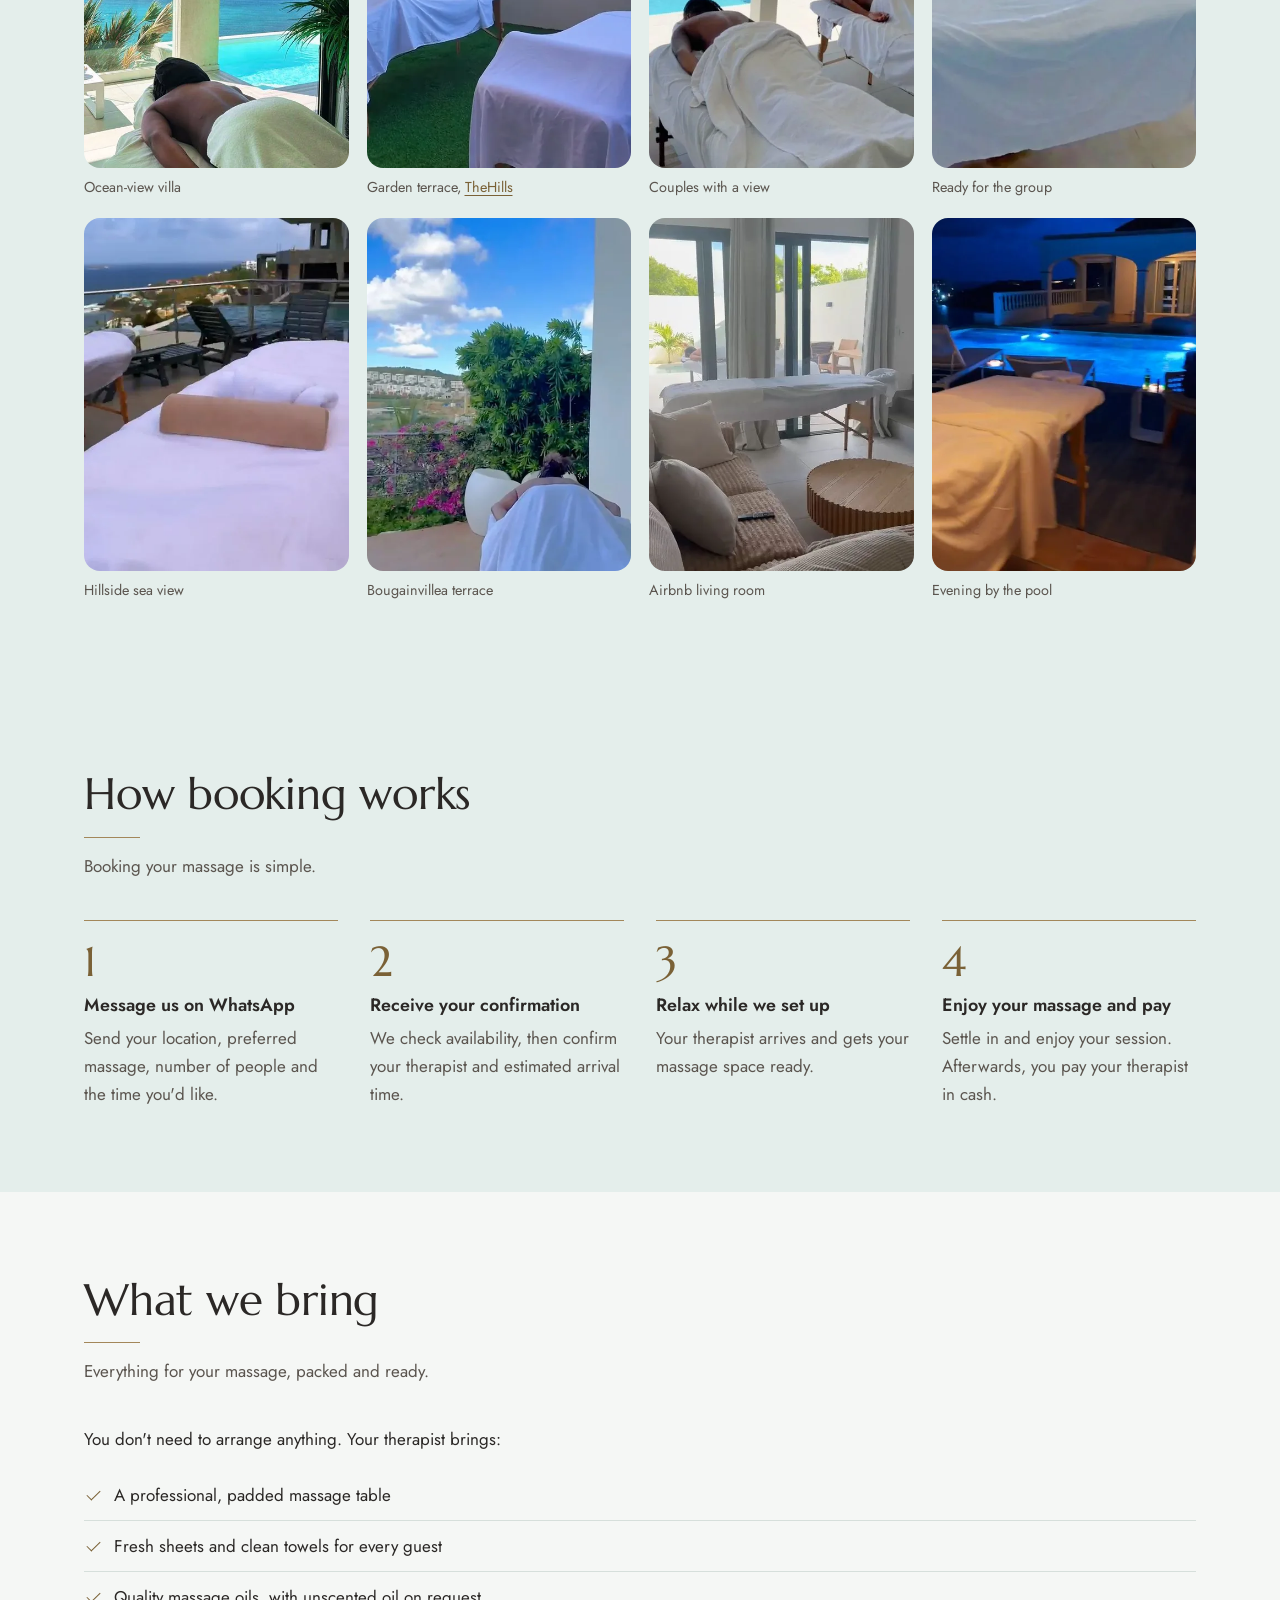
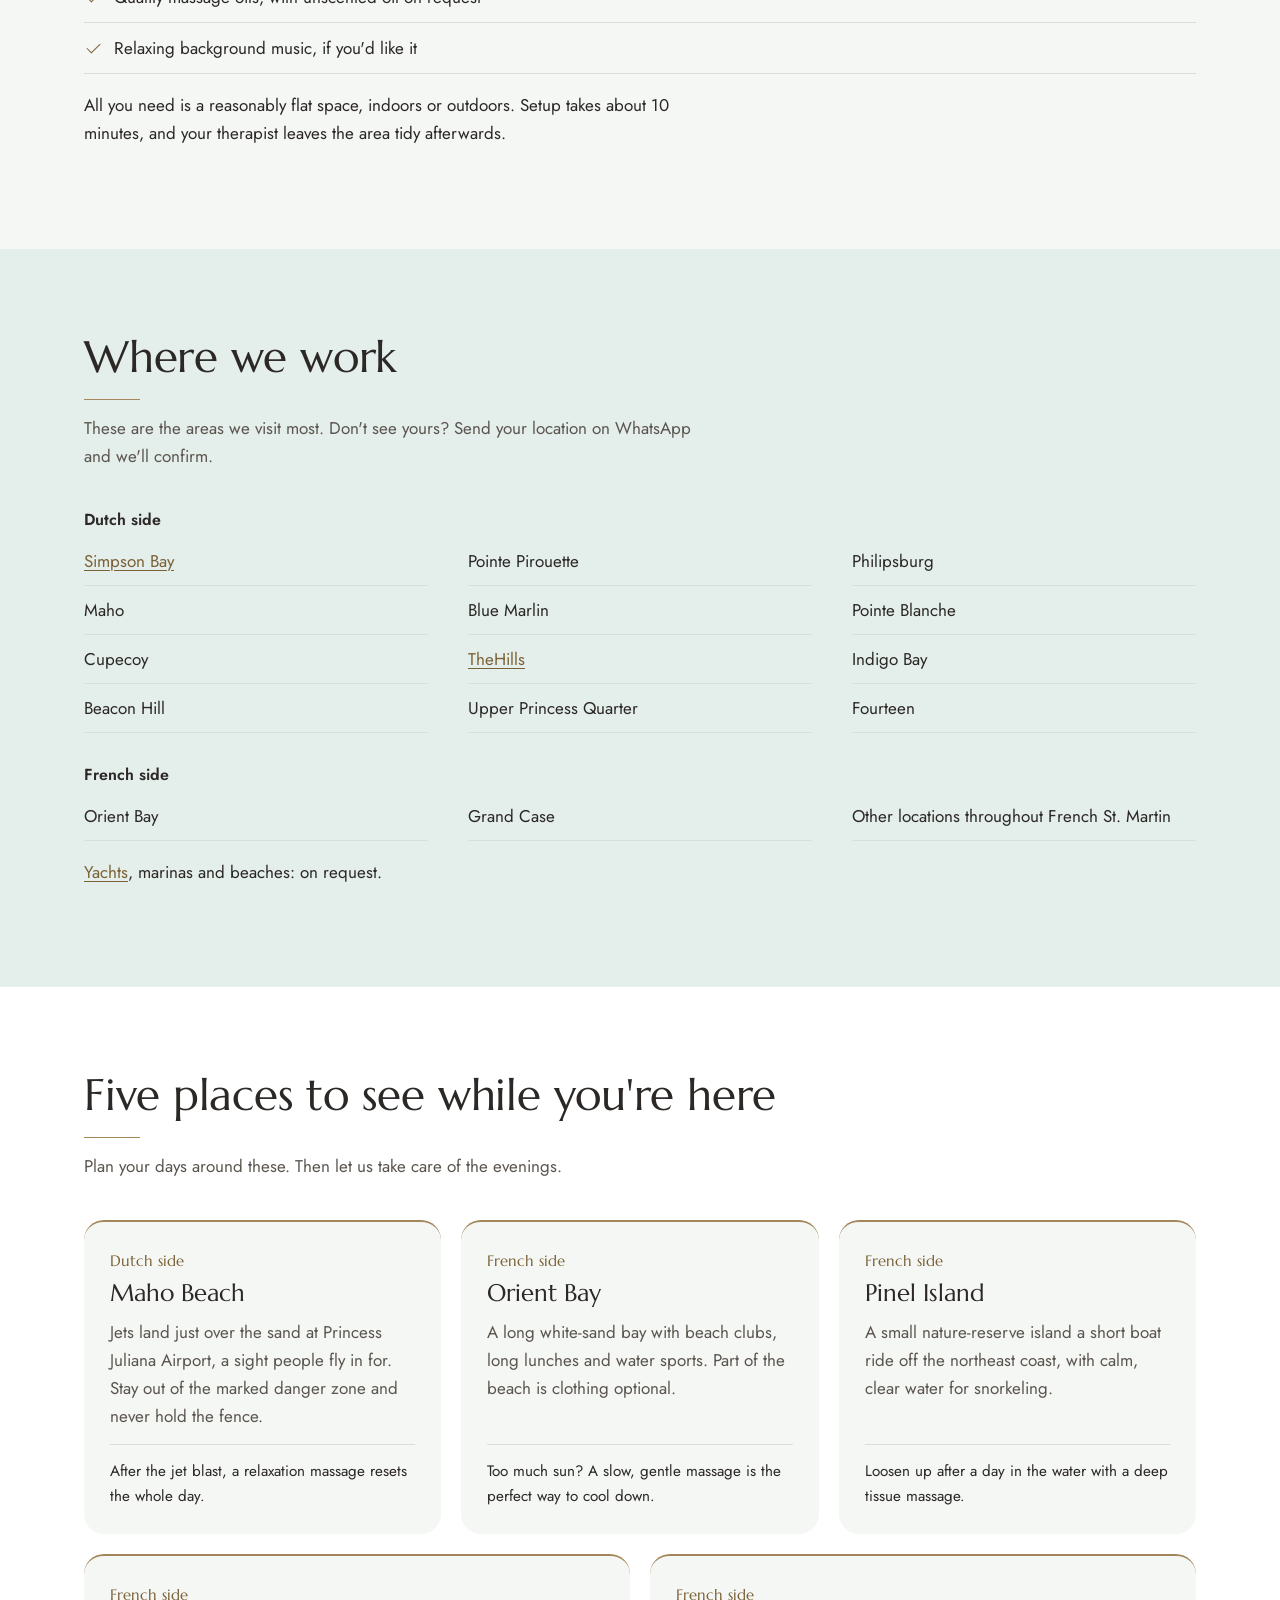
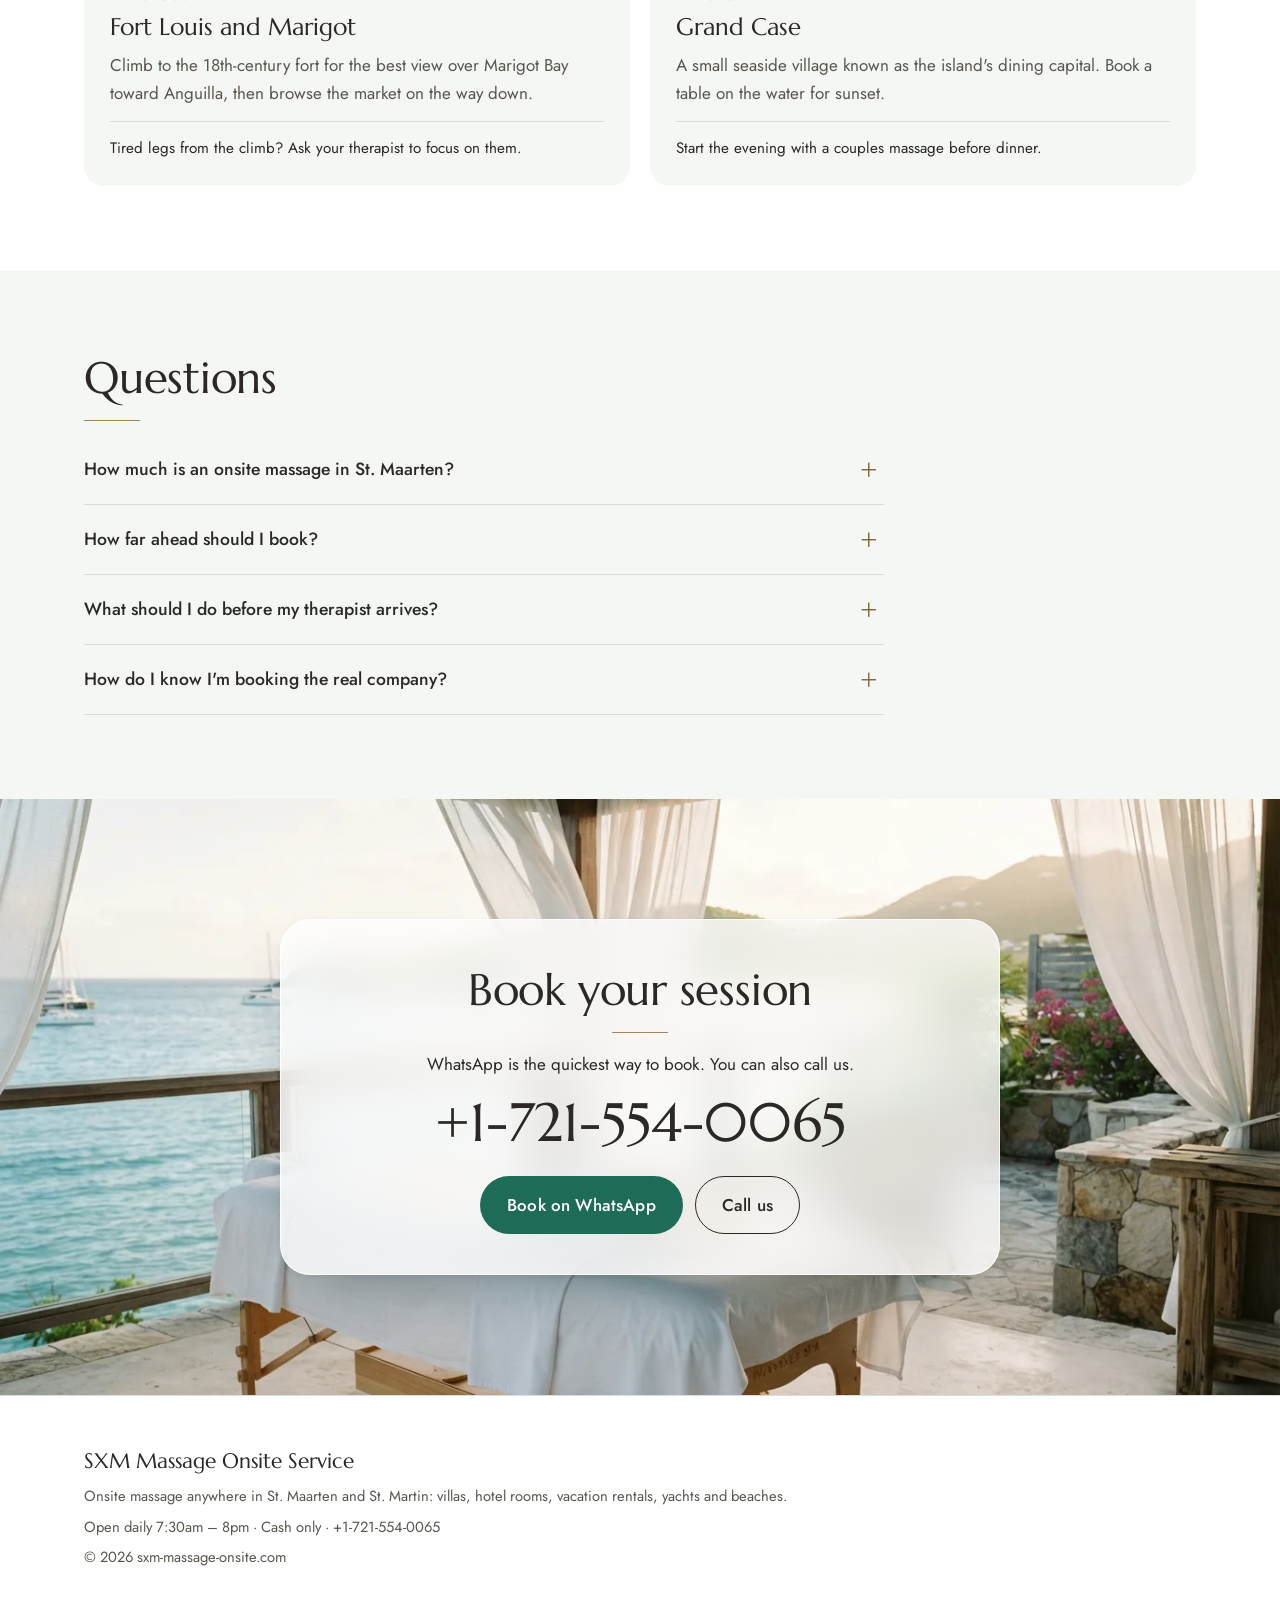
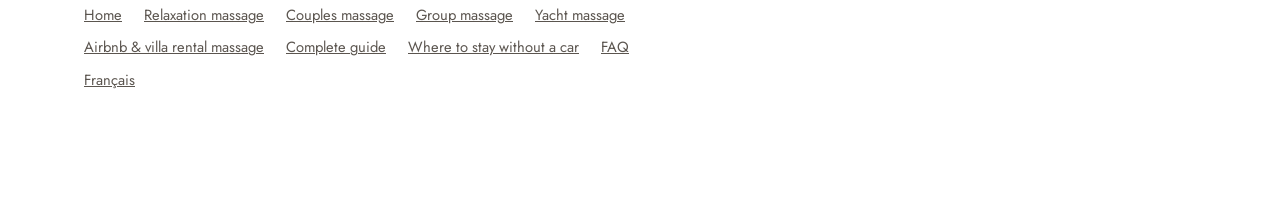
==== commit 1cef2fa2: "Home: Relaxation delivered video banner (Facebook video, loads on tap) VideoObject structured data, " ====
--- a/index.html
+++ b/index.html
@@ -60,7 +60,7 @@
 <link rel="preload" as="image" href="images/intro-video-poster.webp" media="(min-aspect-ratio: 3.001/4)" fetchpriority="high">
 <link rel="preload" href="fonts/marcellus-latin.woff2" as="font" type="font/woff2" crossorigin>
 <link rel="preload" href="fonts/jost-latin.woff2" as="font" type="font/woff2" crossorigin>
-<link rel="stylesheet" href="css/style.css?v=20261117d">
+<link rel="stylesheet" href="css/style.css?v=20261117e">
 <script type="application/ld+json">
 {
   "@context": "https://schema.org",
@@ -252,6 +252,23 @@
   ]
 }
 </script>
+<script type="application/ld+json">
+{
+  "@context": "https://schema.org",
+  "@type": "VideoObject",
+  "name": "Relaxation delivered",
+  "description": "A short video from St. Maarten Massage Onsite Services, the onsite massage team that sets up a full spa massage at villas, hotels, Airbnbs and yachts across St. Maarten and St. Martin.",
+  "thumbnailUrl": [
+    "https://sxm-massage-onsite.com/images/relaxation-delivered-video-cover-villa-pool.webp"
+  ],
+  "embedUrl": "https://www.facebook.com/plugins/video.php?href=https%3A%2F%2Fwww.facebook.com%2Fstmaartenmassage%2Fvideos%2F2107593692921947%2F&show_text=false&width=1280",
+  "url": "https://www.facebook.com/stmaartenmassage/videos/2107593692921947/",
+  "publisher": {
+    "@id": "https://sxm-massage-onsite.com/#business"
+  },
+  "inLanguage": "en"
+}
+</script>
 </head>
 <body class="has-vhero">
 <div class="topbar">
@@ -331,6 +348,34 @@
   b.addEventListener('click',function(){ set(wantPlay); });
 })();
 </script>
+<section id="video" class="vbanner band">
+  <div class="wrap">
+    <h2>Relaxation delivered</h2>
+    <p class="intro measure">Take a quick look, then book yours on WhatsApp.</p>
+    <div class="fb-video" data-embed="https://www.facebook.com/plugins/video.php?href=https%3A%2F%2Fwww.facebook.com%2Fstmaartenmassage%2Fvideos%2F2107593692921947%2F&show_text=false&width=1280&amp;autoplay=true">
+      <button type="button" class="fb-play" aria-label="Play the video: Relaxation delivered">
+        <img src="images/relaxation-delivered-video-cover-villa-pool-800.webp" srcset="images/relaxation-delivered-video-cover-villa-pool-800.webp 800w, images/relaxation-delivered-video-cover-villa-pool.webp 1280w" sizes="(min-width:960px) 900px, 100vw" alt="Massage on a villa terrace overlooking an infinity pool and the sea in St. Maarten" width="1280" height="720" loading="lazy" decoding="async">
+        <span class="fb-play-icon" aria-hidden="true"></span>
+      </button>
+    </div>
+    <div class="cta-row vbanner-cta">
+      <a class="btn btn-wa" href="https://wa.me/17215540065?text=Hi%2C%20I%27d%20like%20to%20book%20an%20onsite%20massage" rel="noopener">Book on WhatsApp</a>
+      <a class="btn btn-line" href="https://www.facebook.com/stmaartenmassage/videos/2107593692921947/" target="_blank" rel="noopener">Watch on Facebook</a>
+    </div>
+  </div>
+</section>
+<script>
+document.querySelectorAll('.fb-video').forEach(function(box){
+  box.querySelector('.fb-play').addEventListener('click',function(){
+    var f=document.createElement('iframe');
+    f.src=box.getAttribute('data-embed'); f.title='Relaxation delivered (video)';
+    f.setAttribute('allow','autoplay; clipboard-write; encrypted-media; picture-in-picture; web-share');
+    f.setAttribute('allowfullscreen',''); f.setAttribute('scrolling','no');
+    box.innerHTML=''; box.appendChild(f);
+    if(window.gtag) gtag('event','video_play',{video:'relaxation_delivered'});
+  });
+});
+</script>
 <section id="about">
   <div class="wrap">
     <h2>Who we are</h2>
--- a/css/style.css
+++ b/css/style.css
@@ -317,3 +317,18 @@
   section{padding:64px 0}
 }
 @media print{.wa-float{display:none}}
+
+/* Relaxation delivered video banner */
+.vbanner{text-align:center}
+.vbanner .intro{margin-left:auto;margin-right:auto}
+.fb-video{position:relative;max-width:900px;margin:28px auto 0;aspect-ratio:16/9;border-radius:18px;overflow:hidden;background:#111;box-shadow:0 18px 48px rgba(43,40,38,.18)}
+.fb-video iframe{position:absolute;inset:0;width:100%;height:100%;border:0}
+.fb-play{all:unset;cursor:pointer;display:block;position:absolute;inset:0}
+.fb-play img{width:100%;height:100%;object-fit:cover;display:block;transition:transform .4s ease}
+.fb-play:hover img{transform:scale(1.02)}
+.fb-play-icon{position:absolute;left:50%;top:50%;width:84px;height:84px;margin:-42px 0 0 -42px;border-radius:50%;background:rgba(245,247,245,.88);box-shadow:0 8px 24px rgba(0,0,0,.25)}
+.fb-play-icon::after{content:"";position:absolute;left:34px;top:26px;border-style:solid;border-width:16px 0 16px 26px;border-color:transparent transparent transparent var(--palm)}
+.fb-play:focus-visible{outline:3px solid var(--gold);outline-offset:-3px}
+.vbanner-cta{justify-content:center;margin-top:24px}
+@media (prefers-reduced-motion:reduce){.fb-play img{transition:none}}
+.vbanner h2::after{margin-left:auto;margin-right:auto}
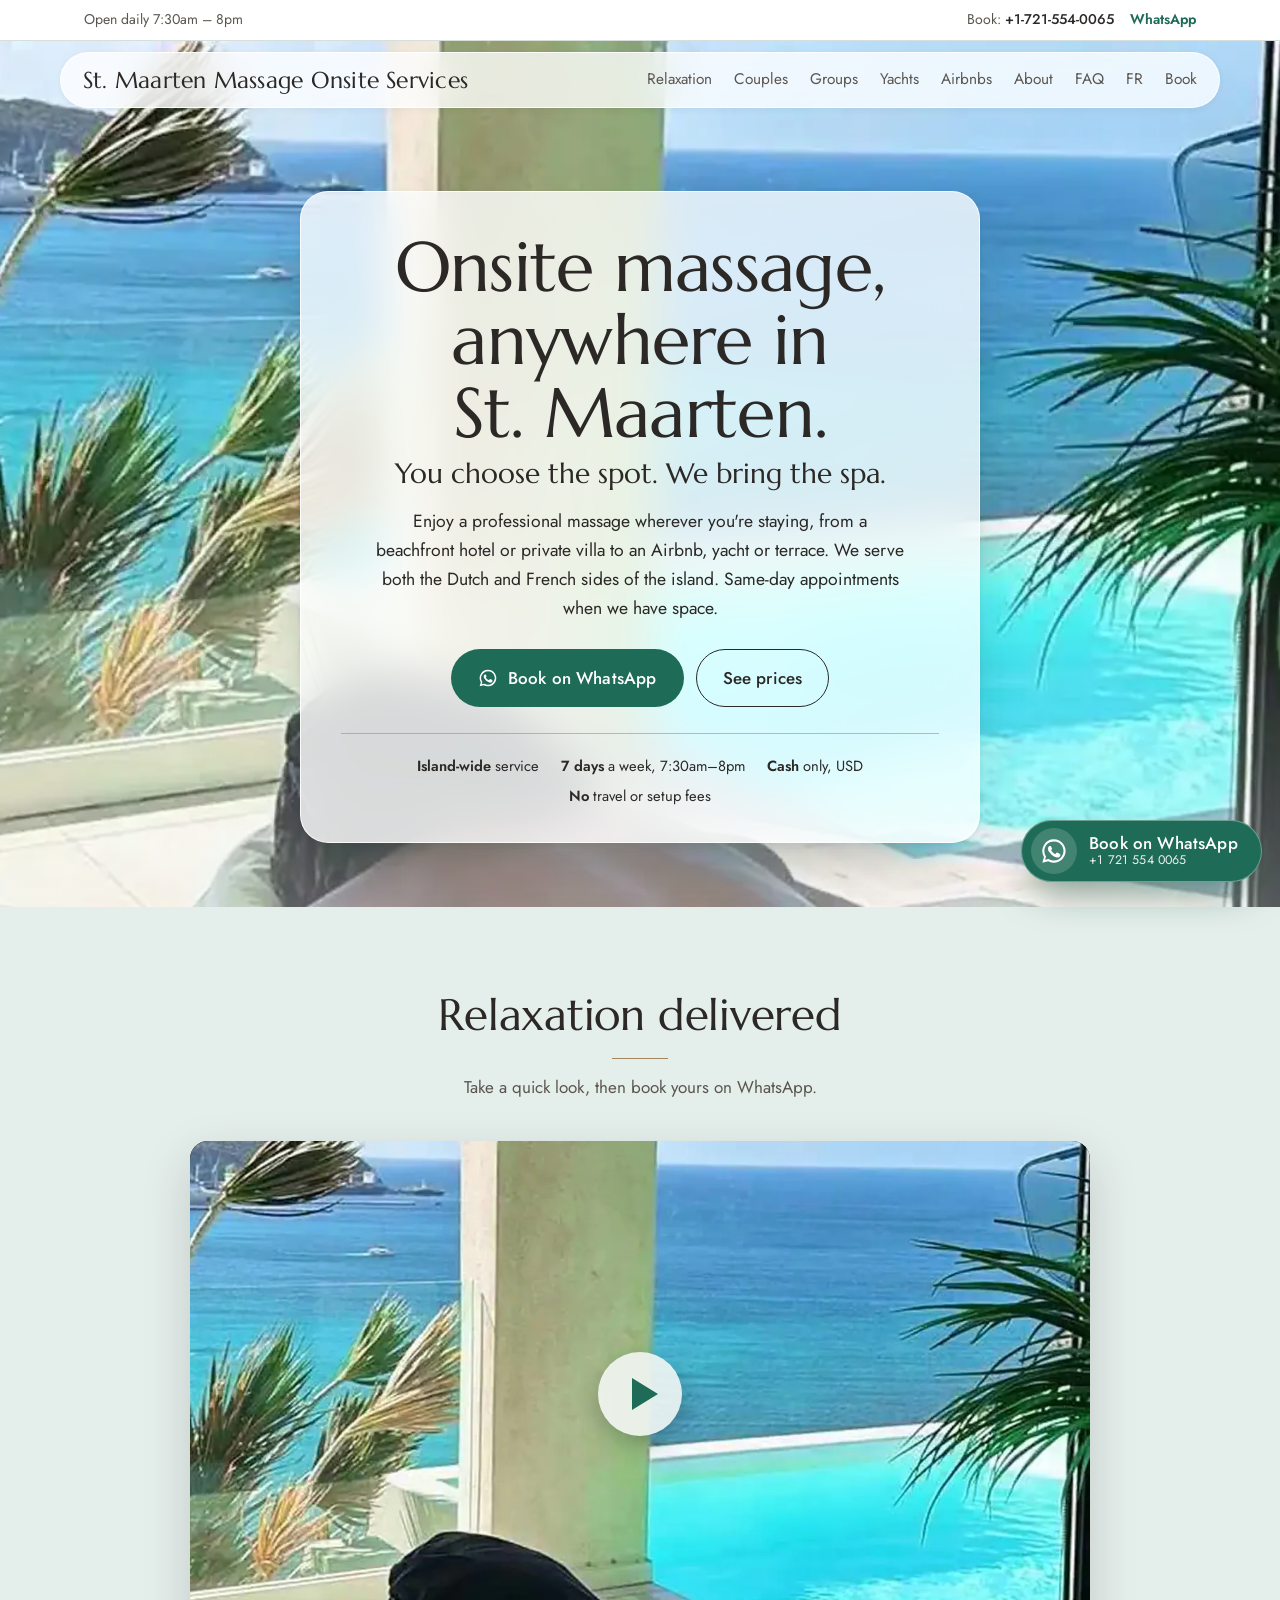
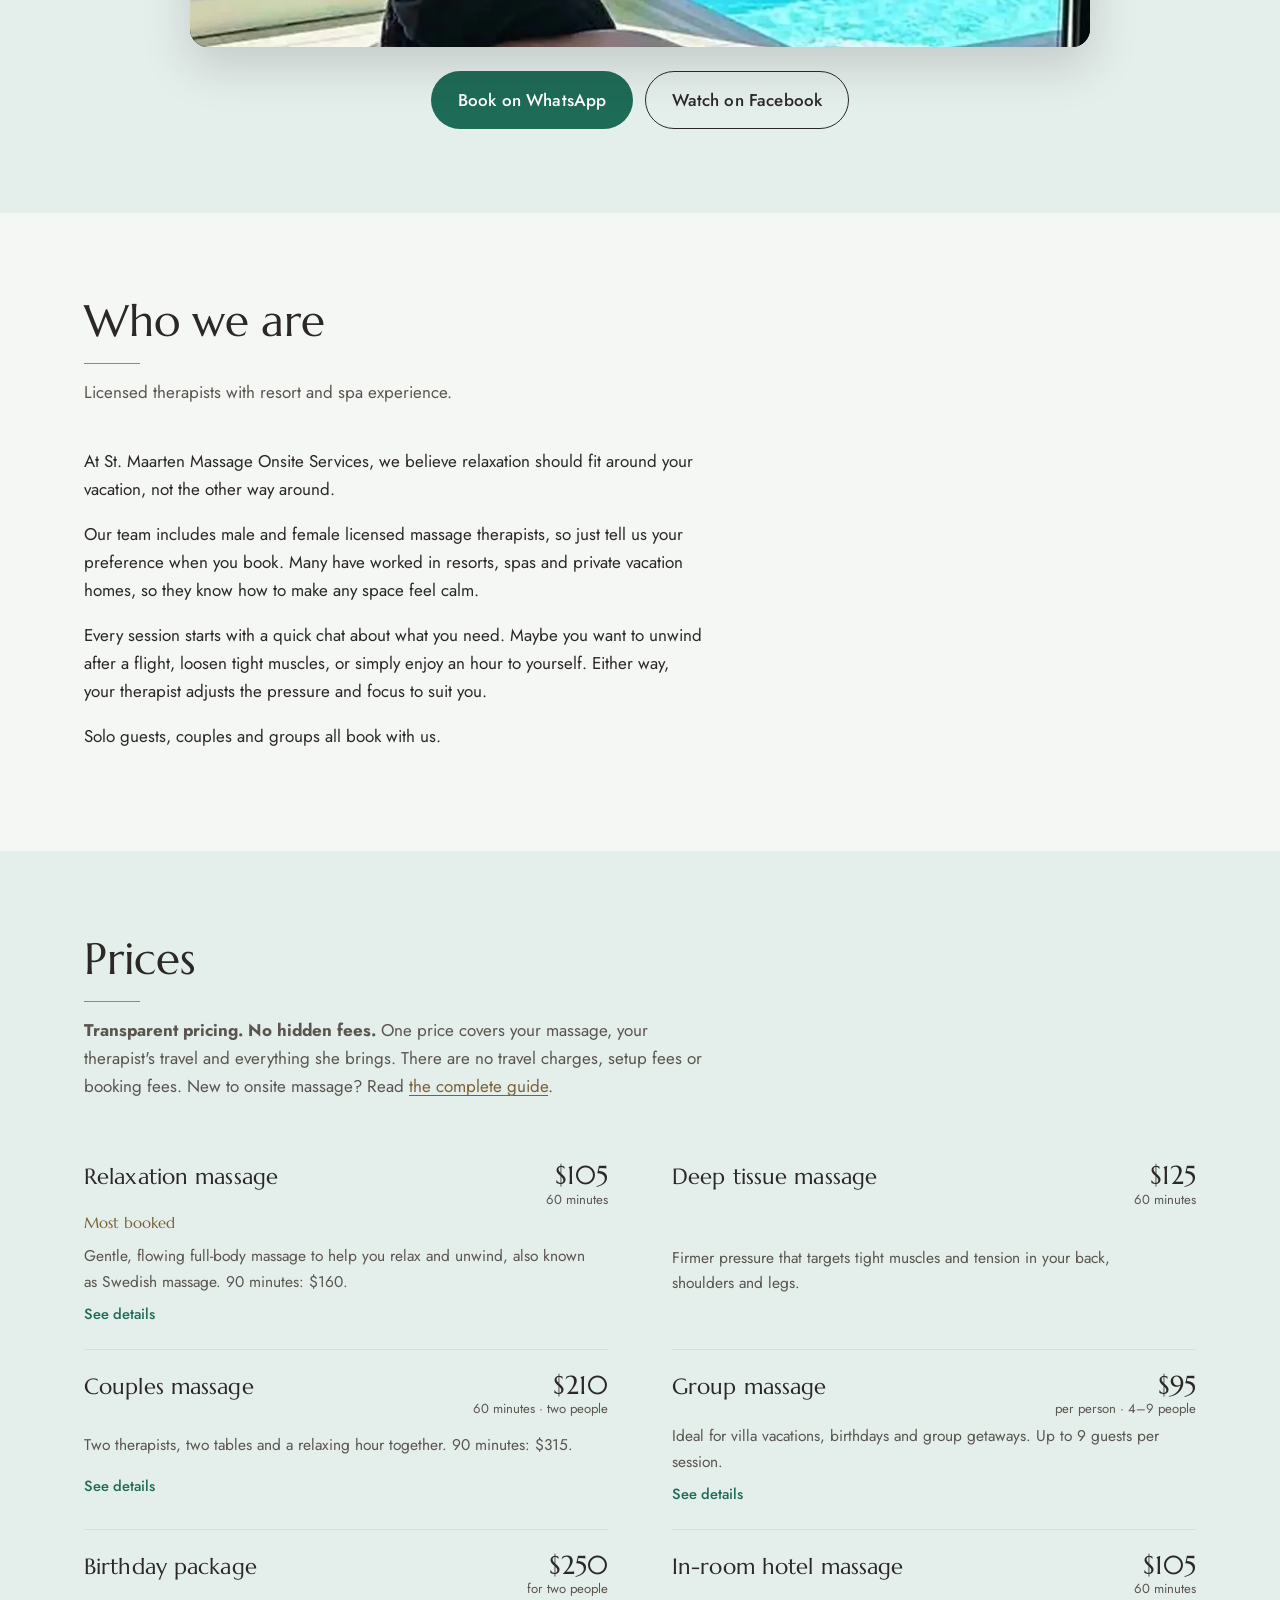
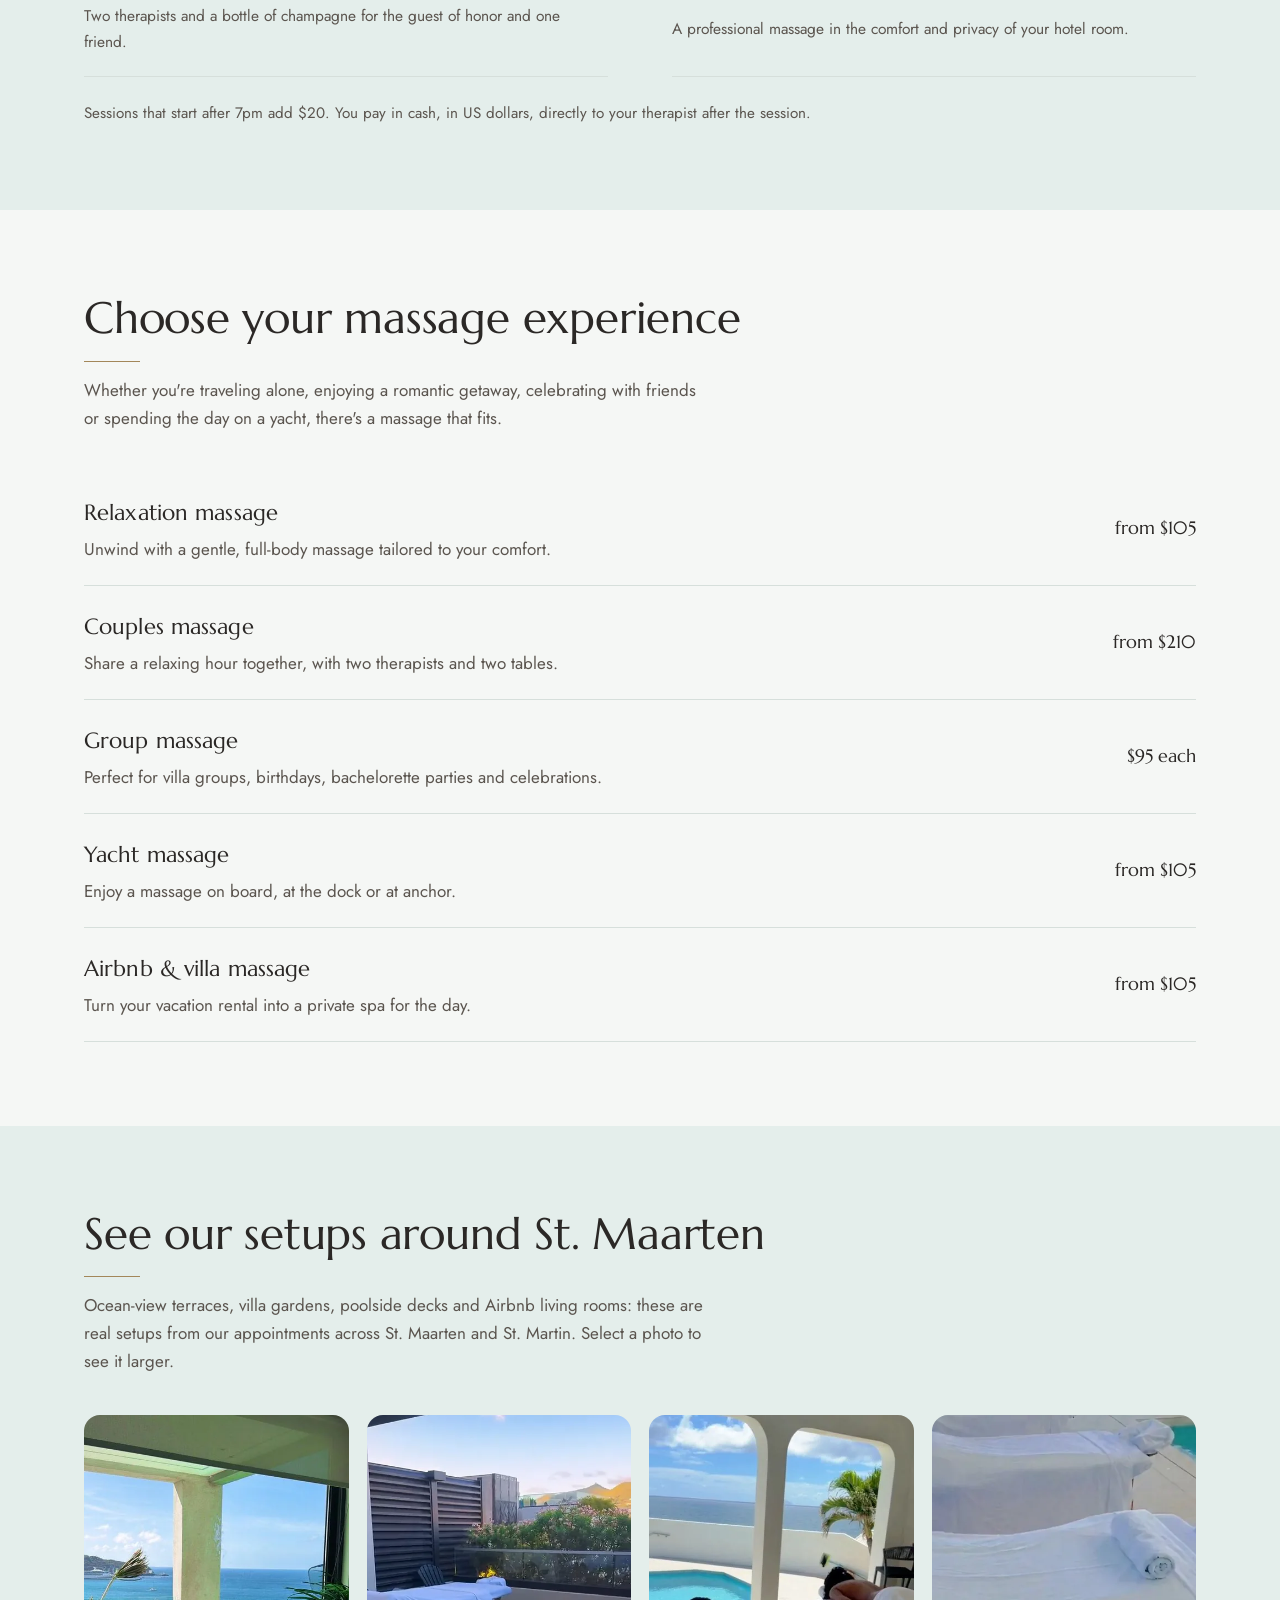
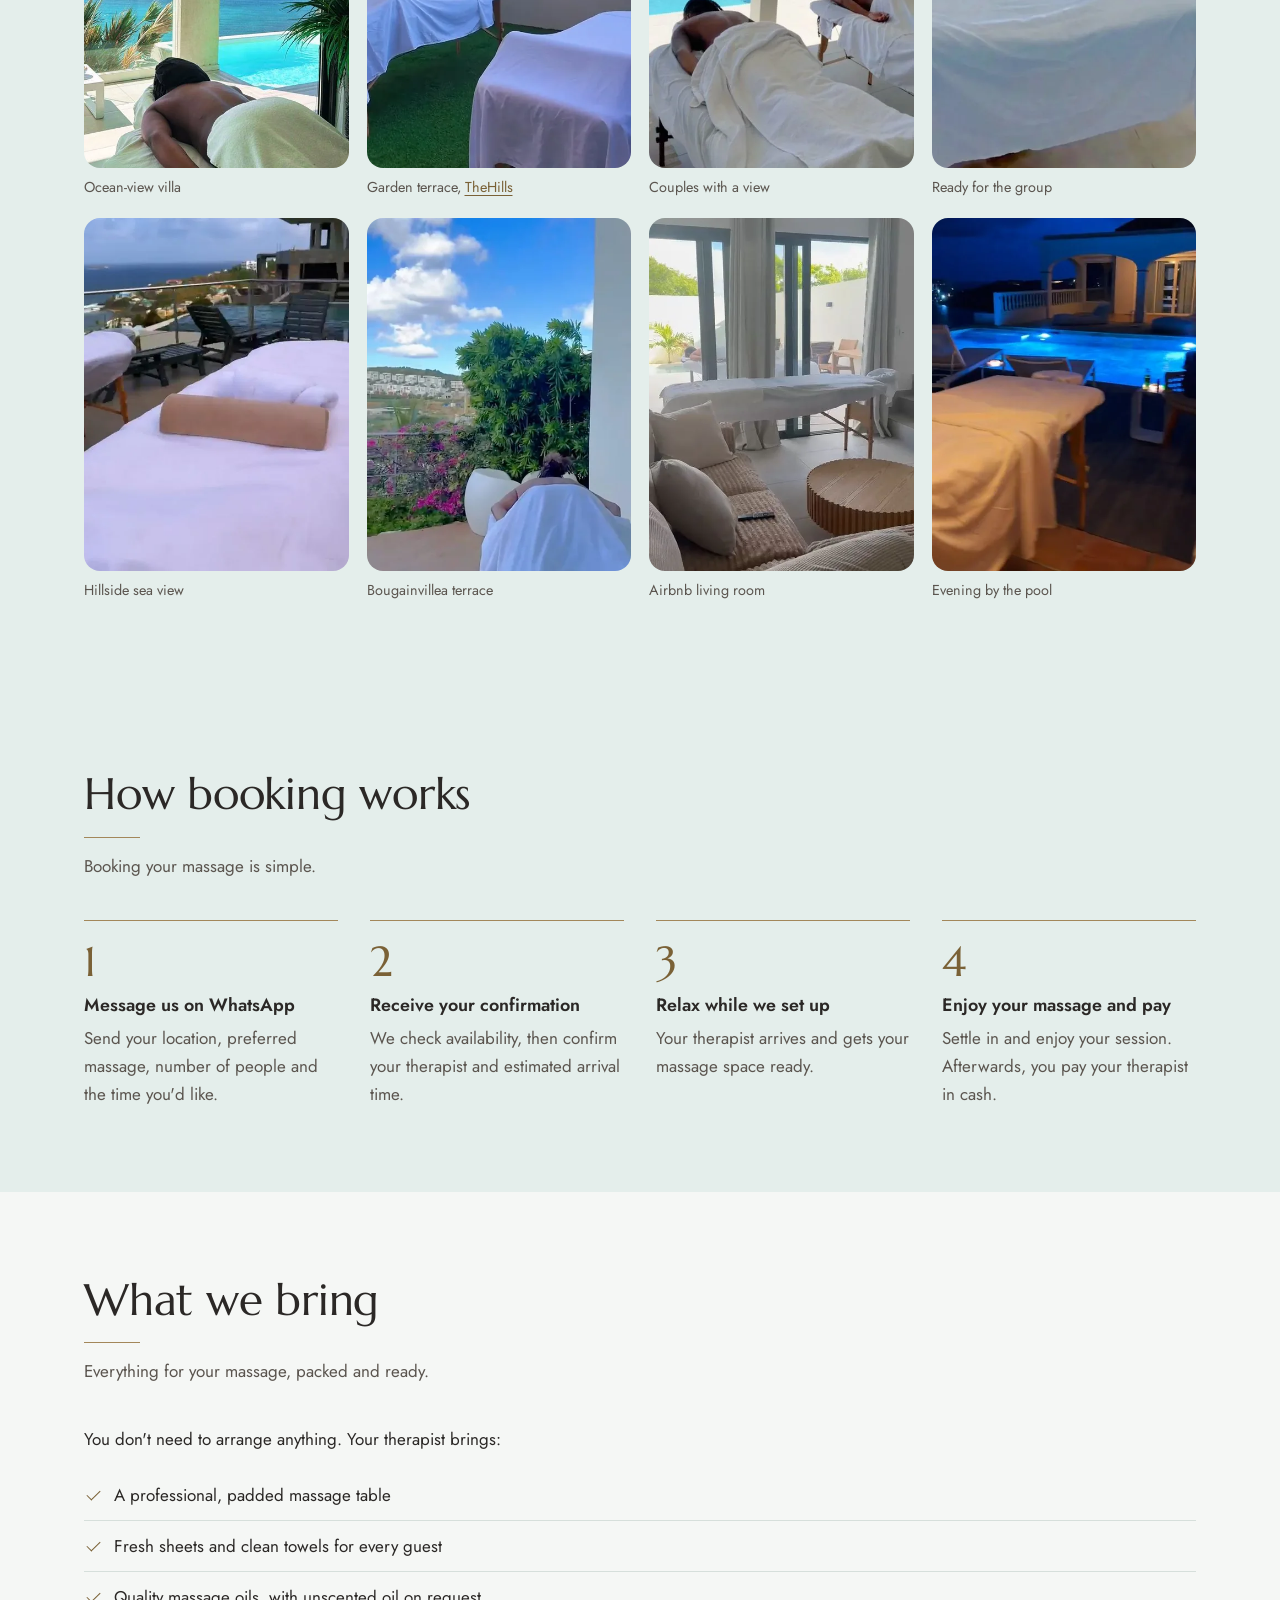
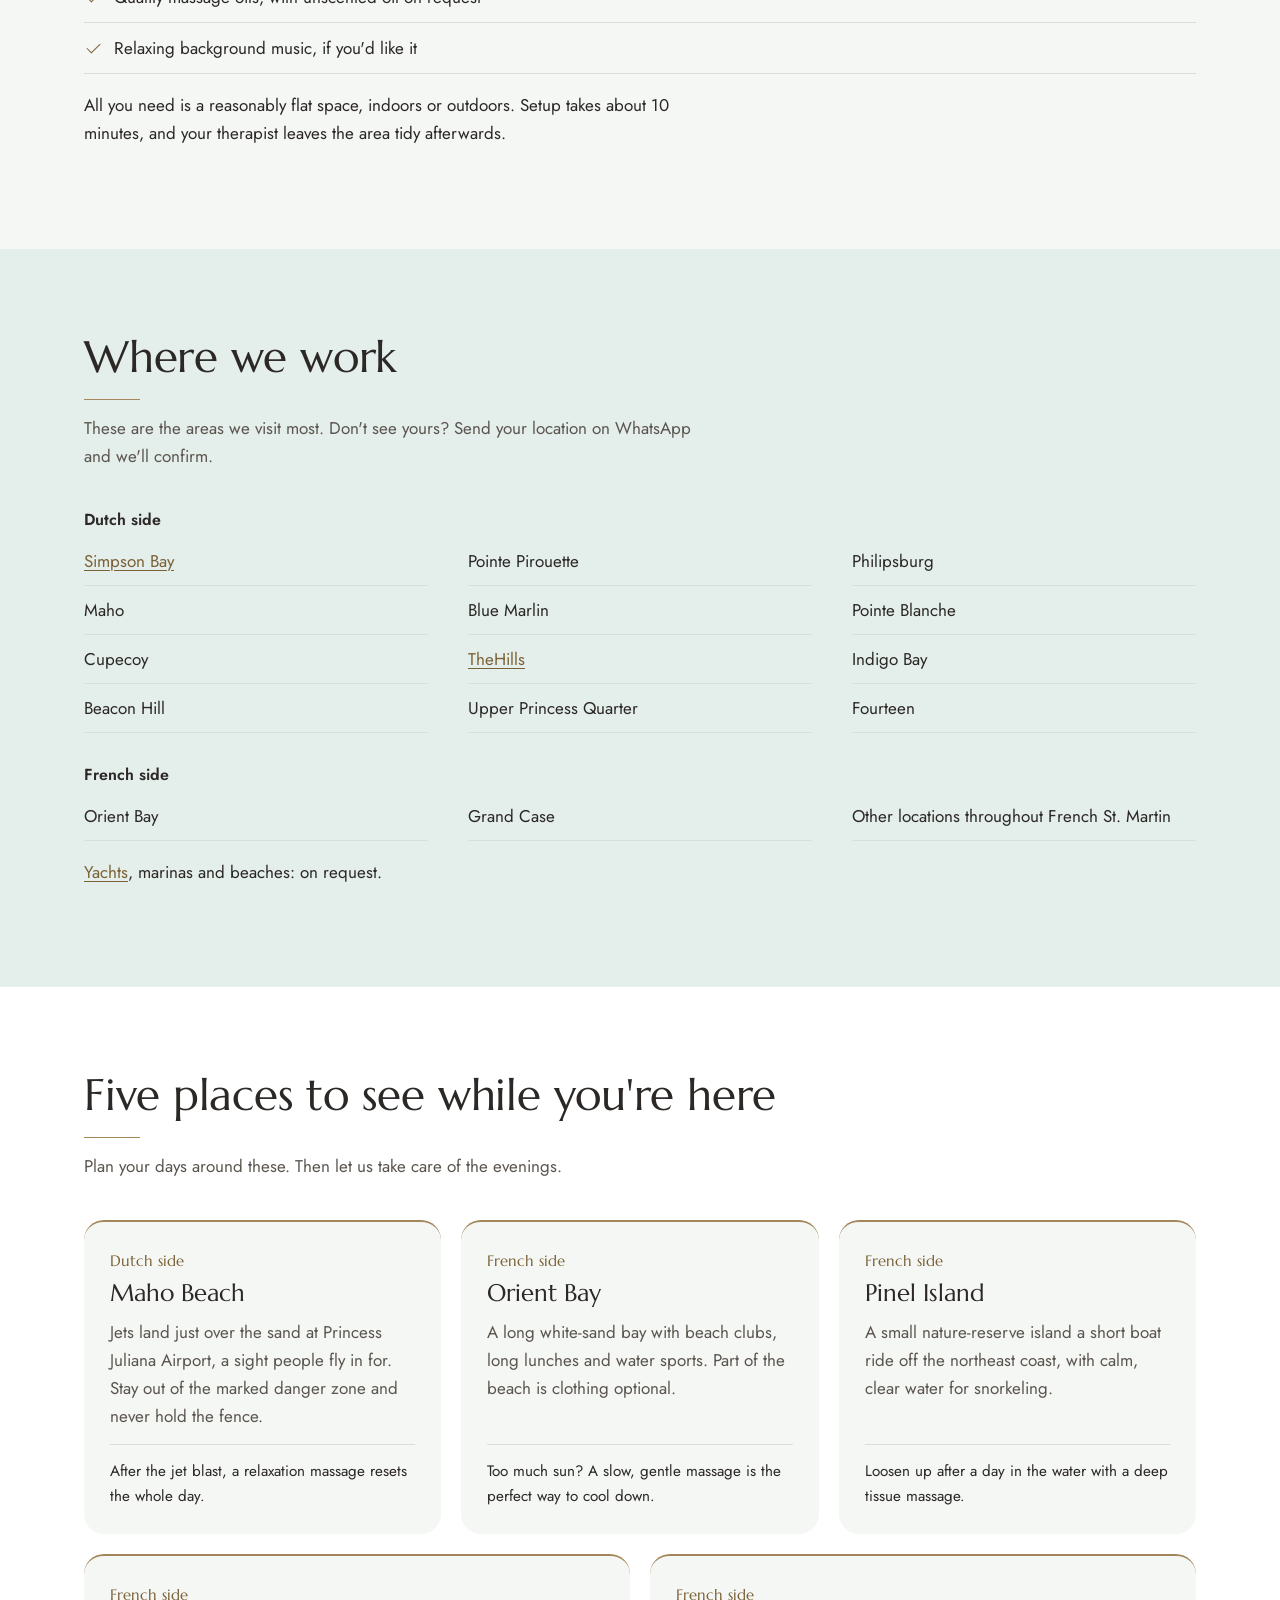
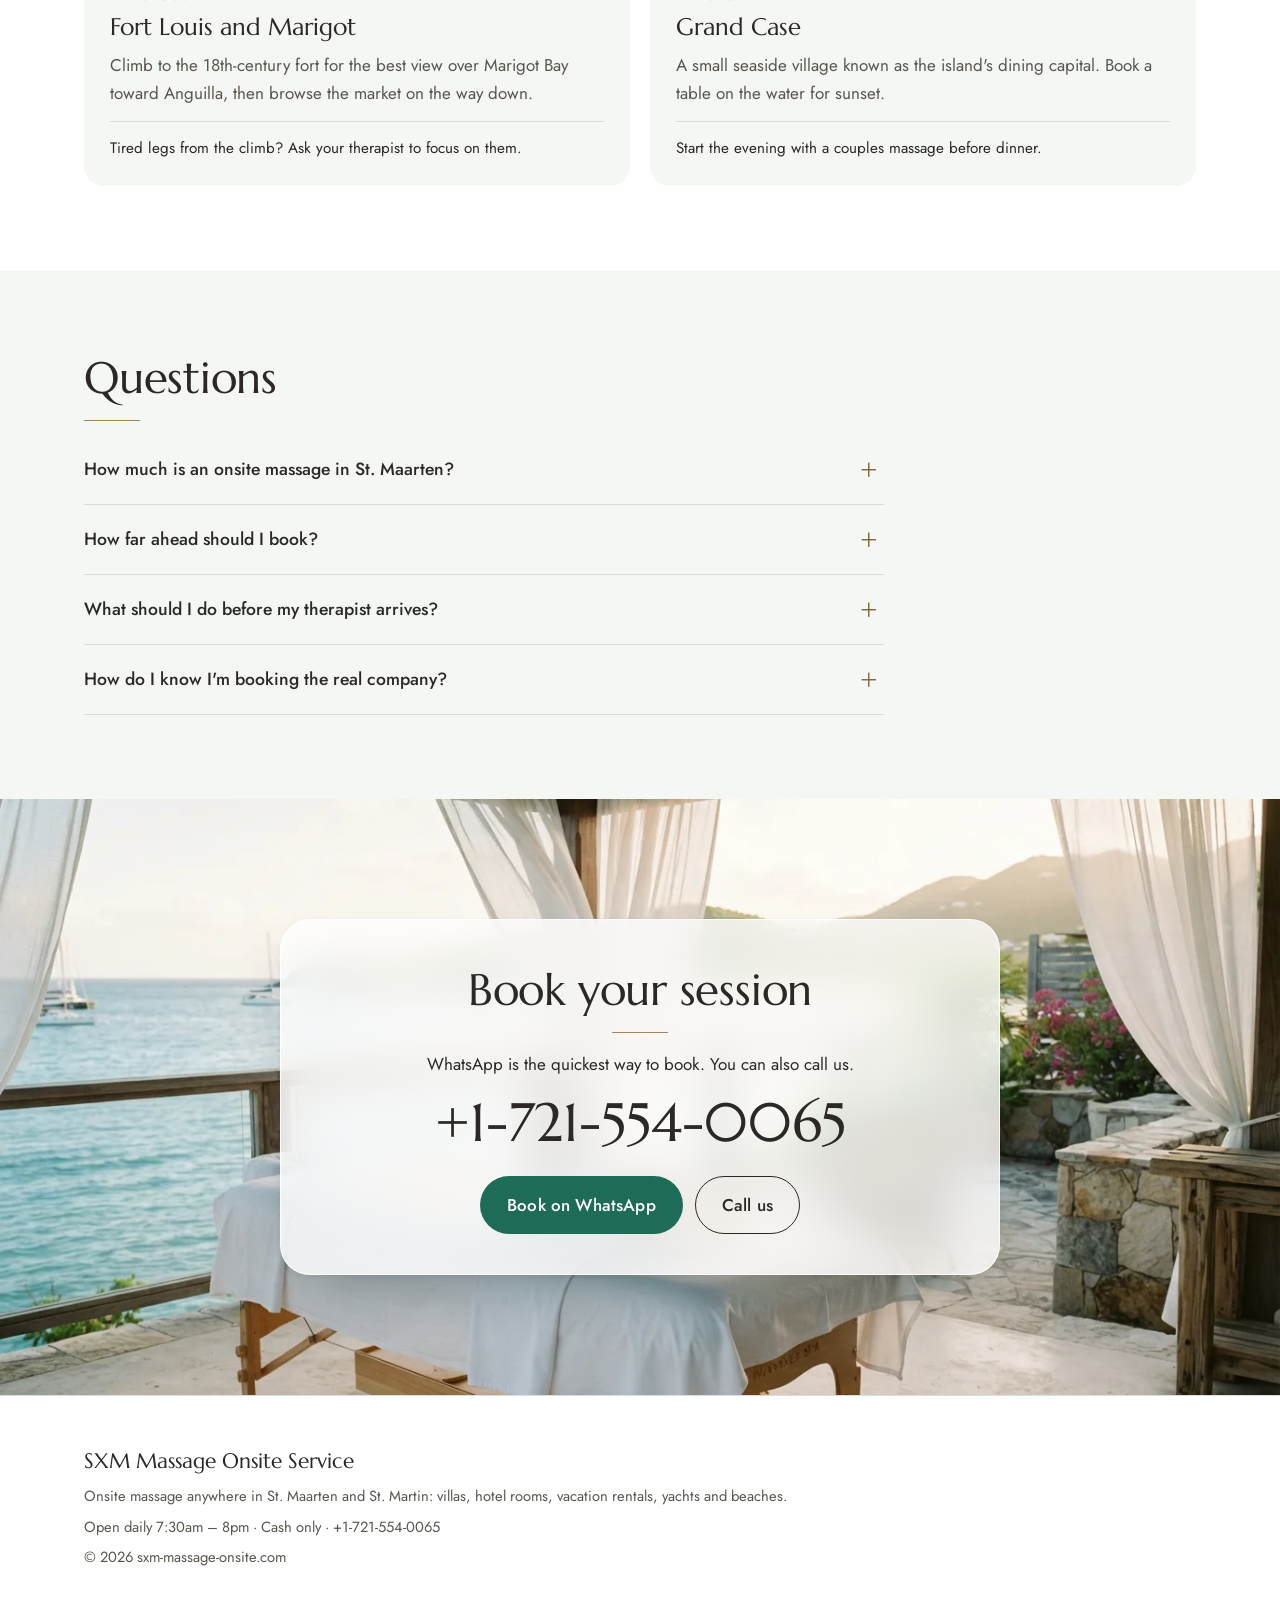
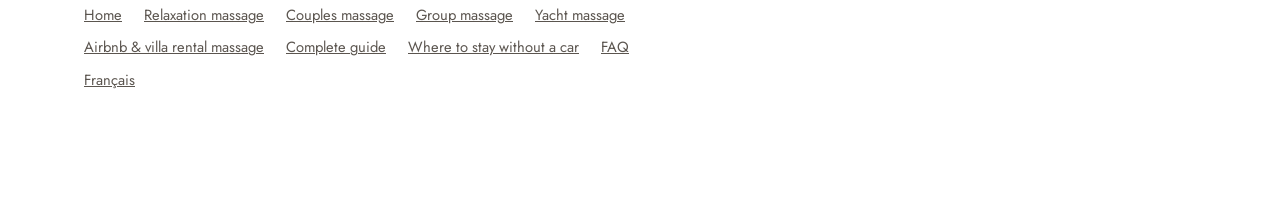
==== commit dbbf749f: "Video cover: crop out most of the sky Co-Authored-By: Claude Opus 5.5 <noreply@anthropic.com> Claude" ====
--- a/index.html
+++ b/index.html
@@ -354,7 +354,7 @@
     <p class="intro measure">Take a quick look, then book yours on WhatsApp.</p>
     <div class="fb-video" data-embed="https://www.facebook.com/plugins/video.php?href=https%3A%2F%2Fwww.facebook.com%2Fstmaartenmassage%2Fvideos%2F2107593692921947%2F&show_text=false&width=1280&amp;autoplay=true">
       <button type="button" class="fb-play" aria-label="Play the video: Relaxation delivered">
-        <img src="images/relaxation-delivered-video-cover-villa-pool-800.webp" srcset="images/relaxation-delivered-video-cover-villa-pool-800.webp 800w, images/relaxation-delivered-video-cover-villa-pool.webp 1280w" sizes="(min-width:960px) 900px, 100vw" alt="Massage on a villa terrace overlooking an infinity pool and the sea in St. Maarten" width="1280" height="720" loading="lazy" decoding="async">
+        <img src="images/relaxation-delivered-video-cover-villa-pool-800.webp?v=2" srcset="images/relaxation-delivered-video-cover-villa-pool-800.webp?v=2 800w, images/relaxation-delivered-video-cover-villa-pool.webp?v=2 1280w" sizes="(min-width:960px) 900px, 100vw" alt="Massage on a villa terrace overlooking an infinity pool and the sea in St. Maarten" width="1280" height="720" loading="lazy" decoding="async">
         <span class="fb-play-icon" aria-hidden="true"></span>
       </button>
     </div>
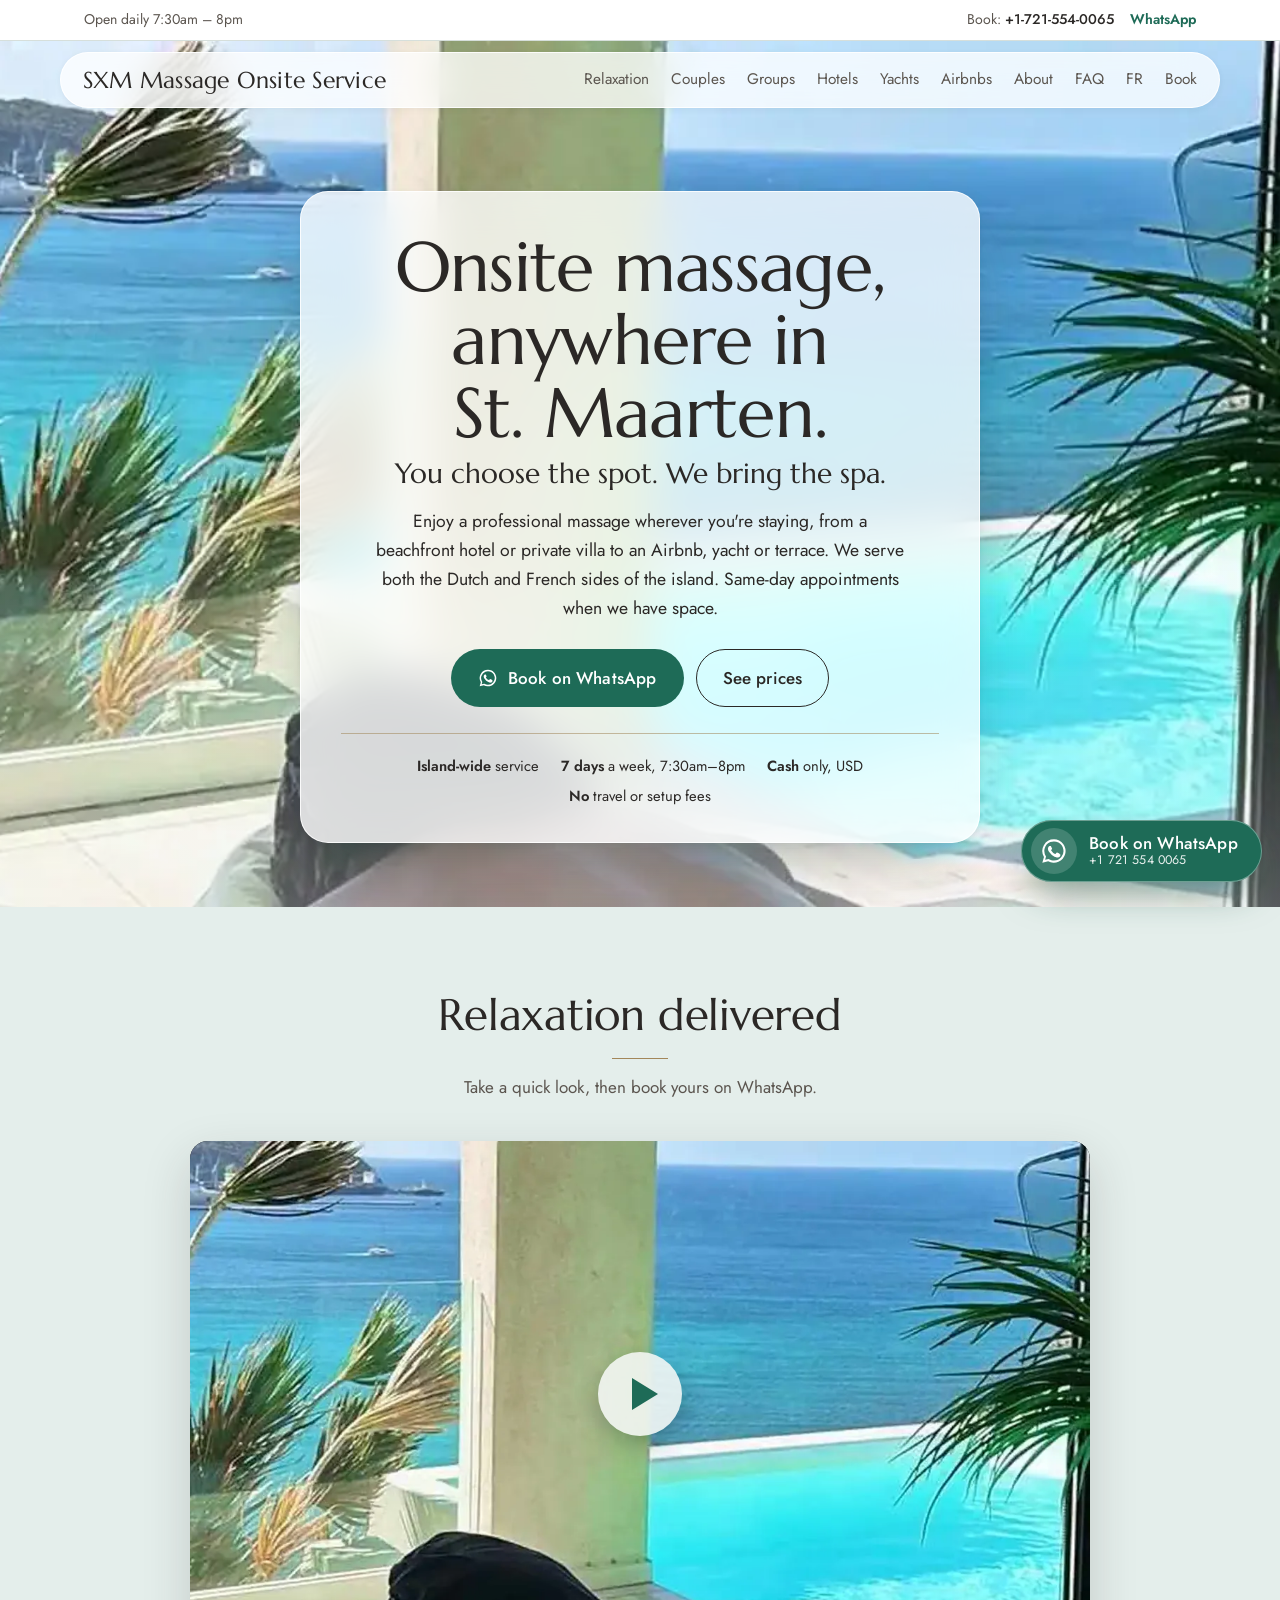
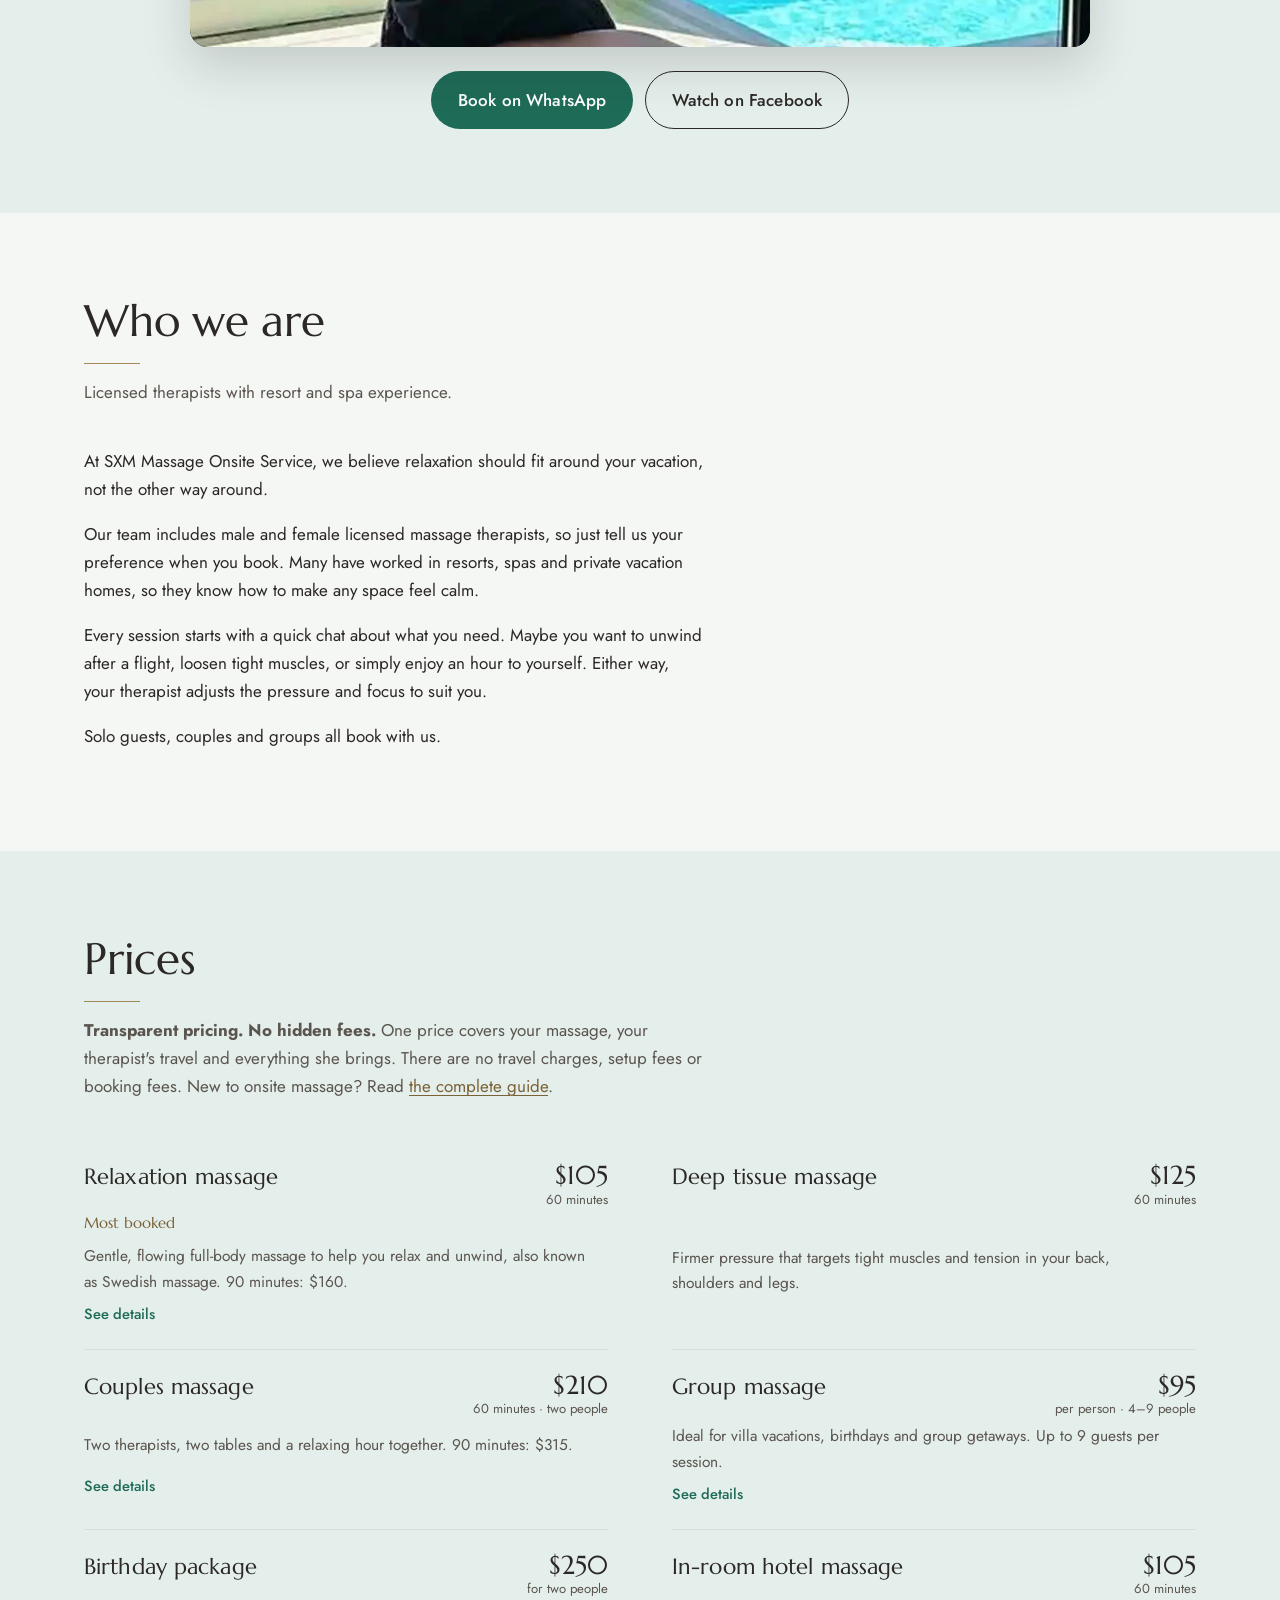
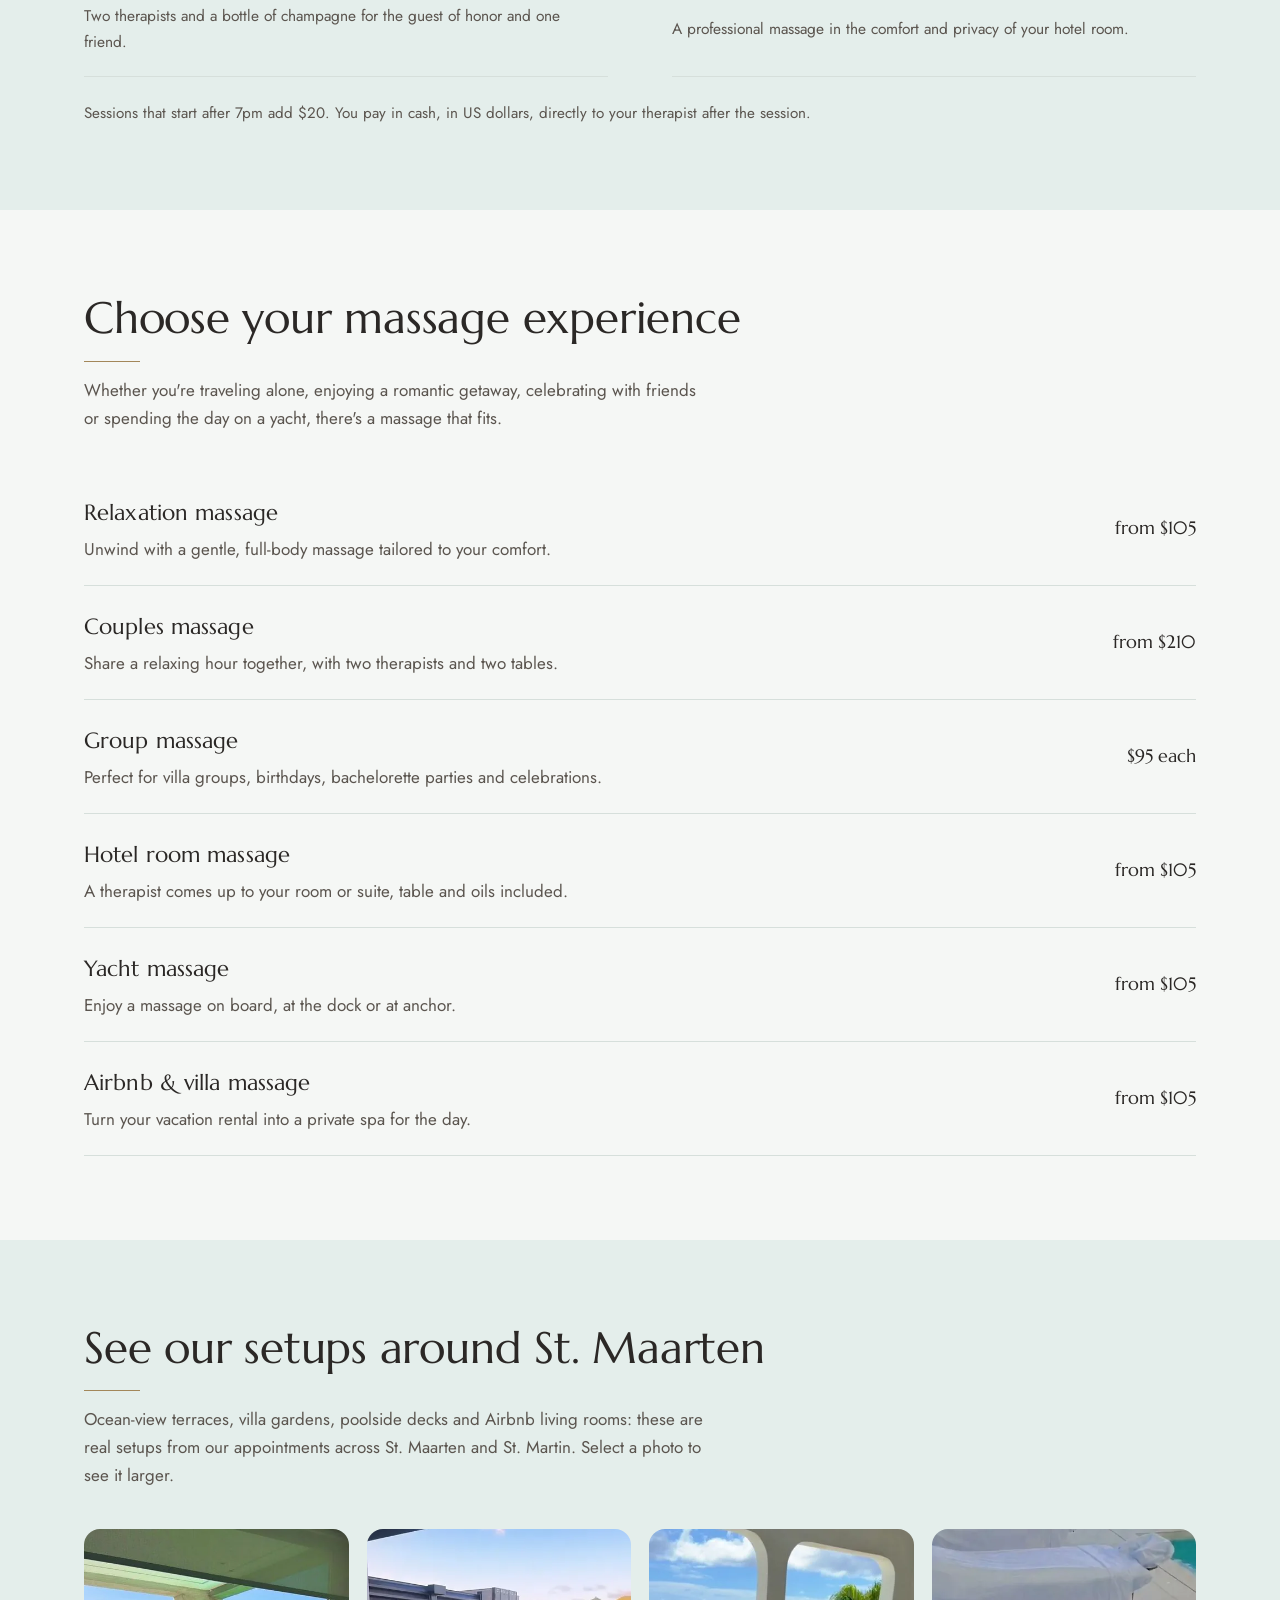
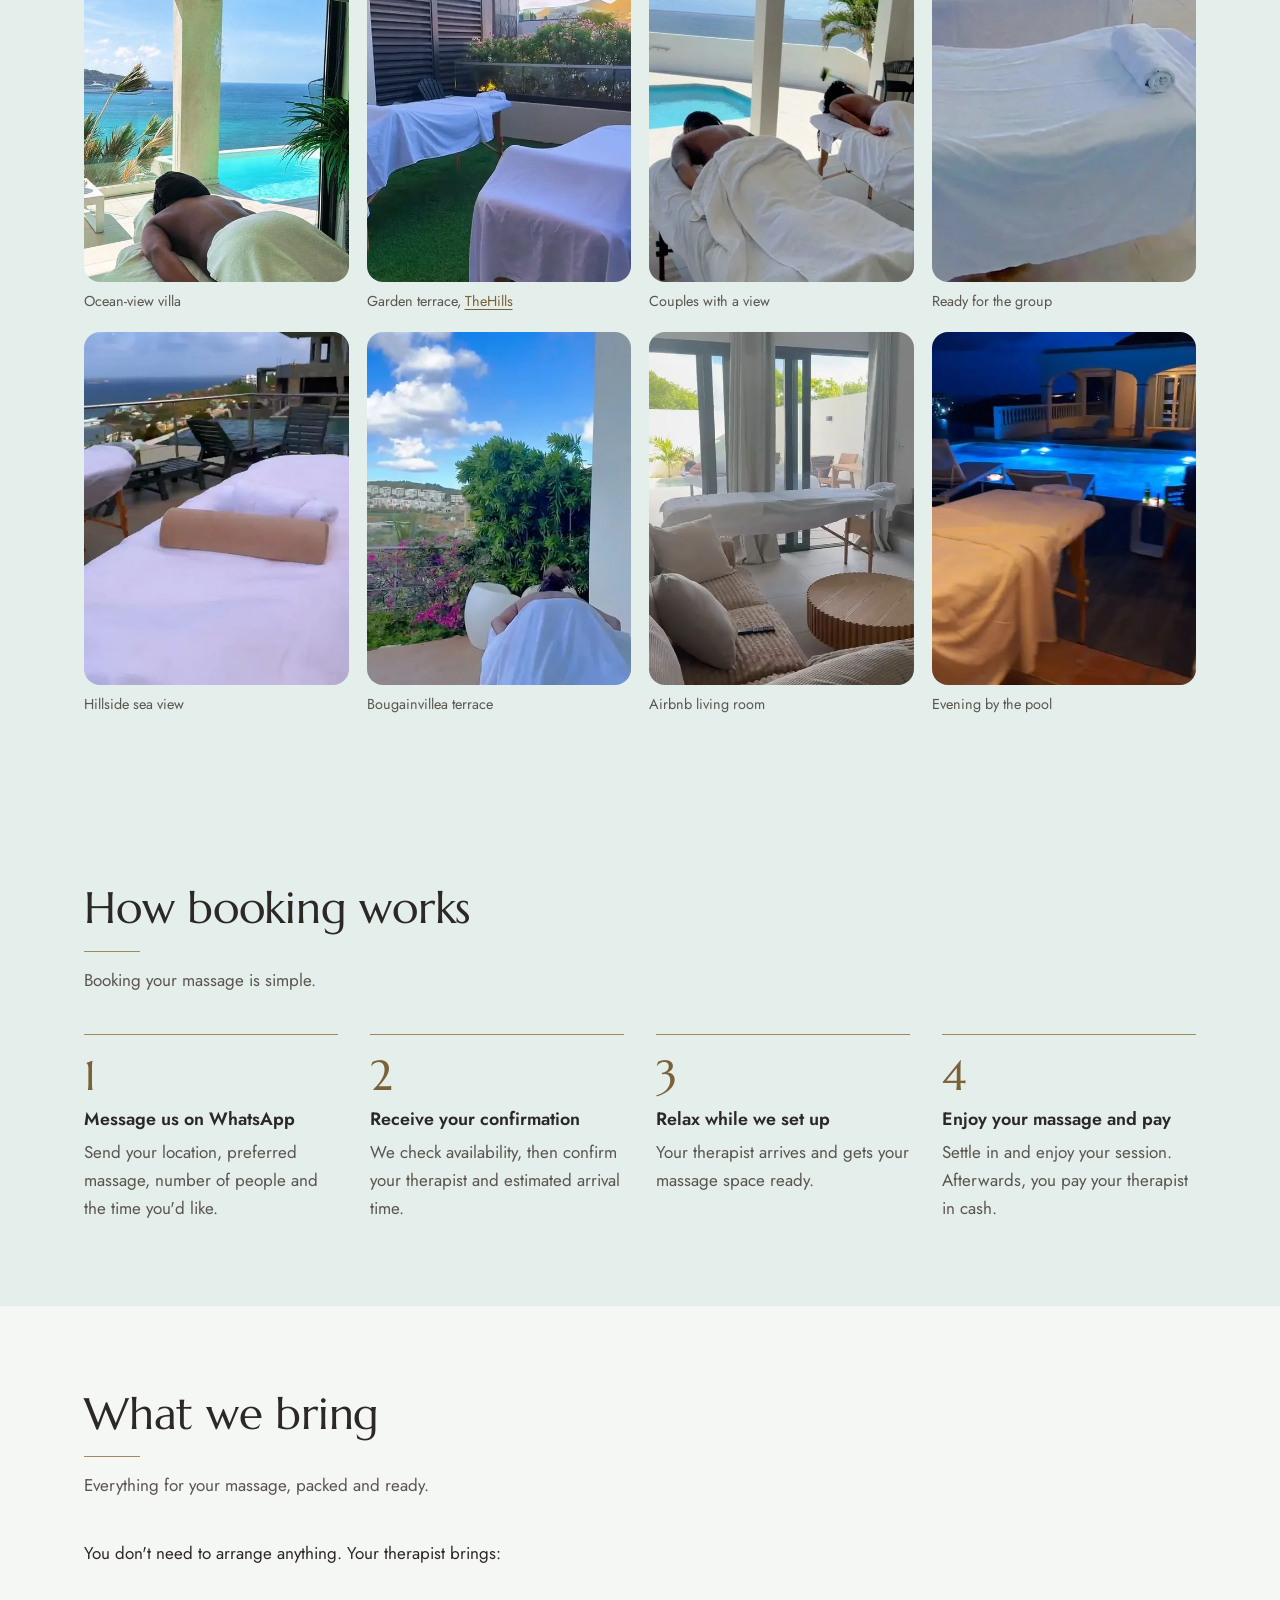
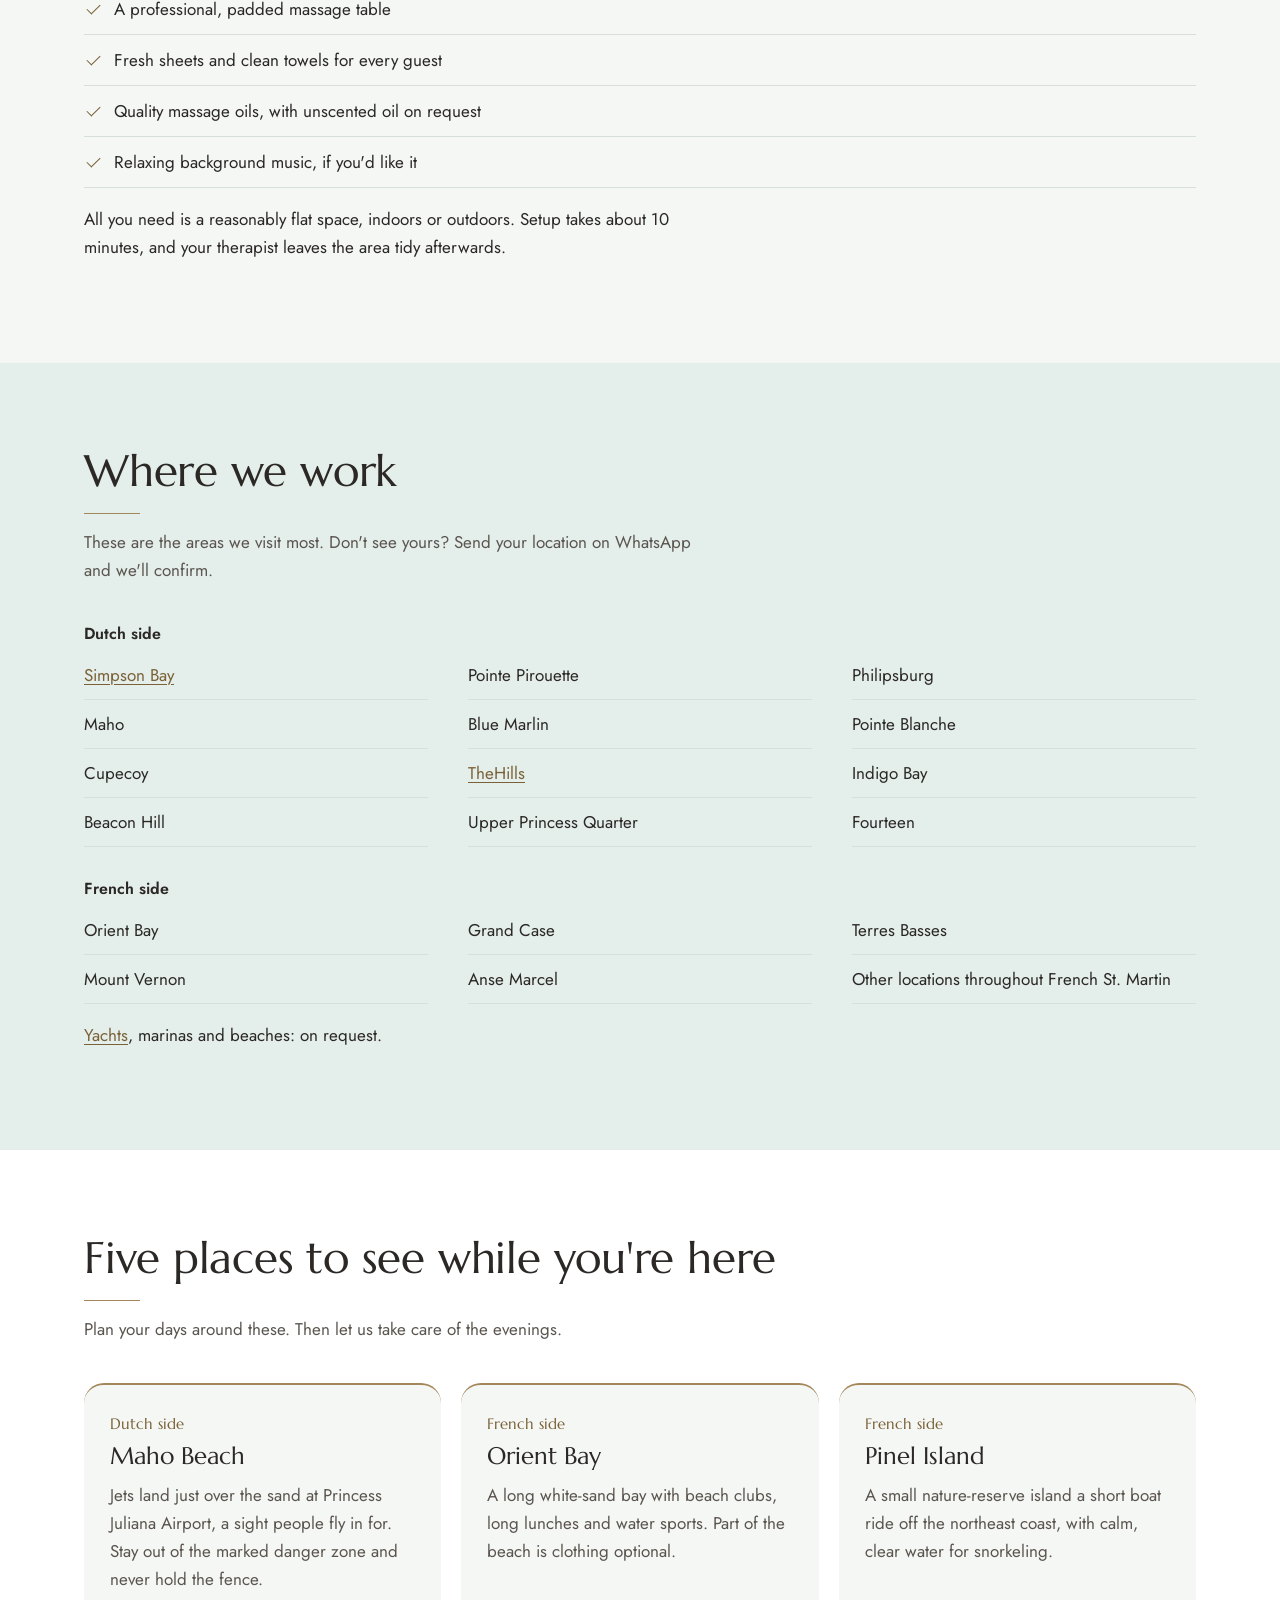
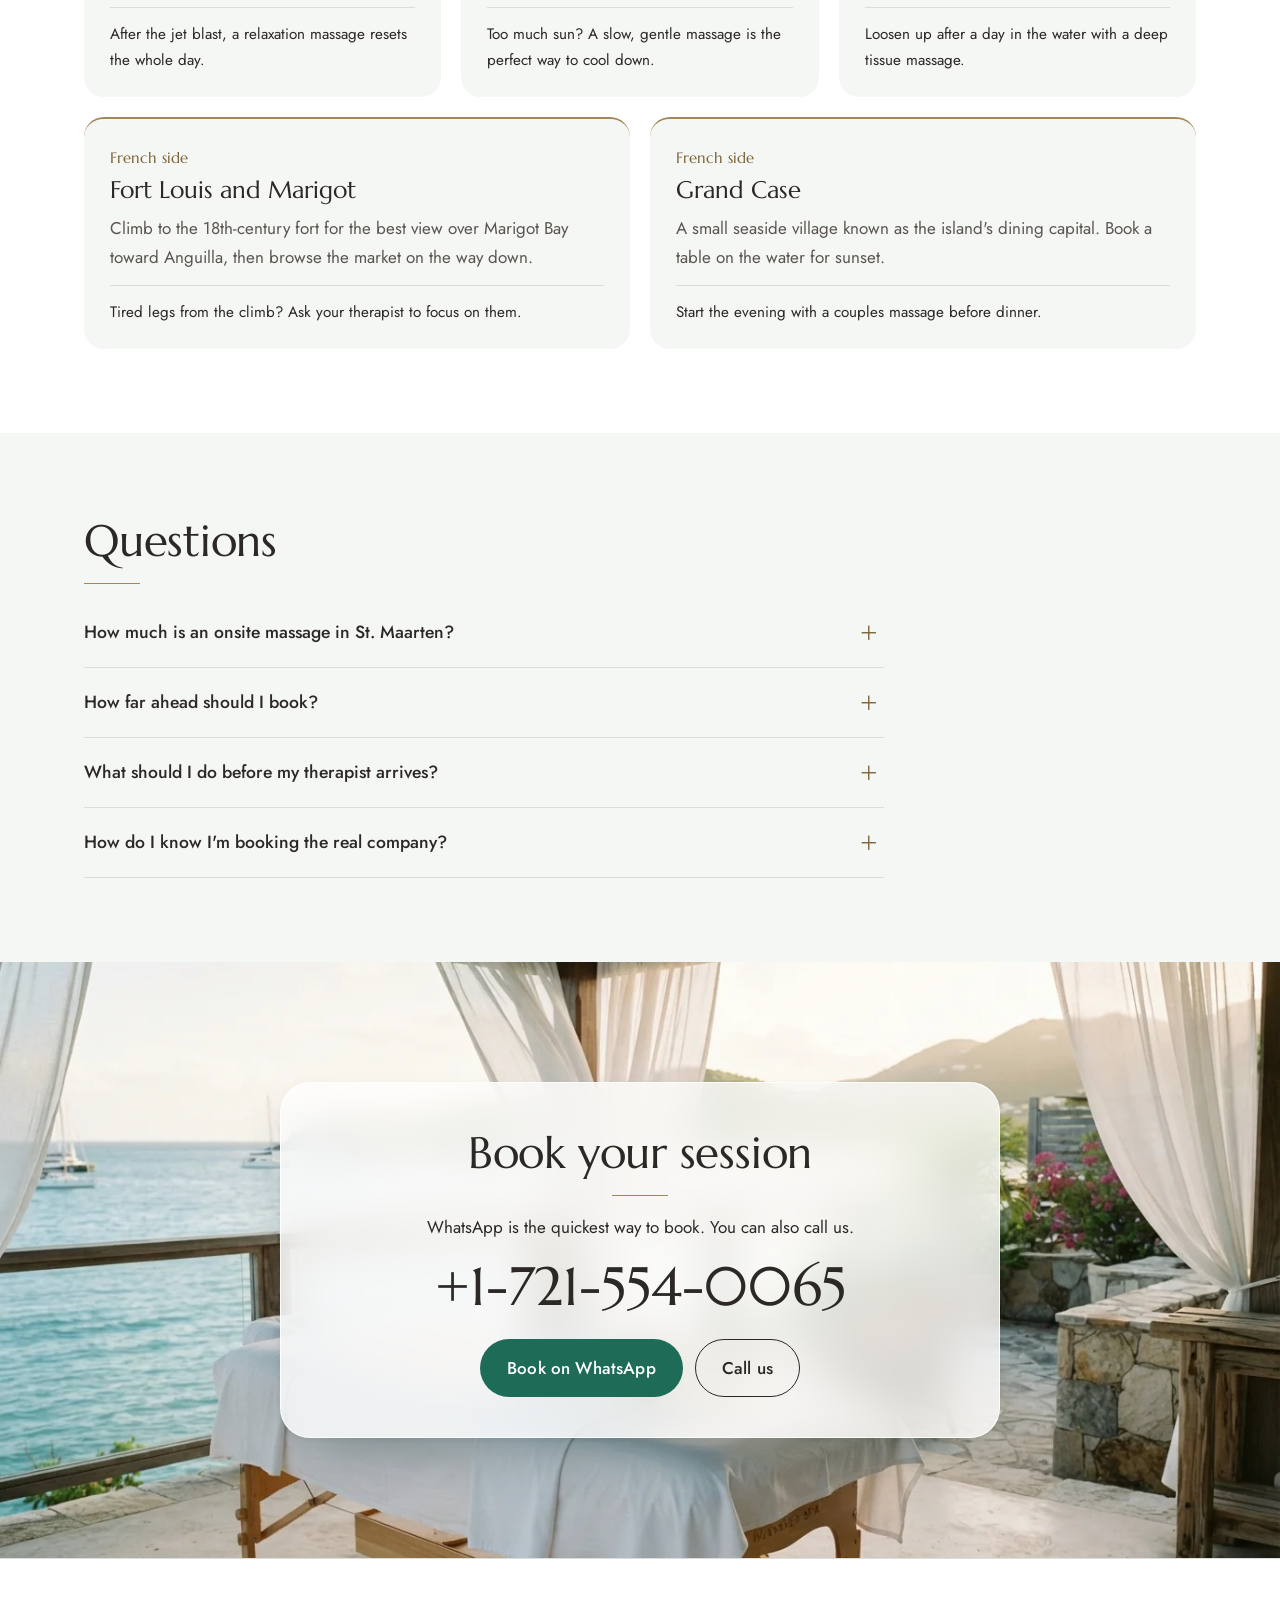
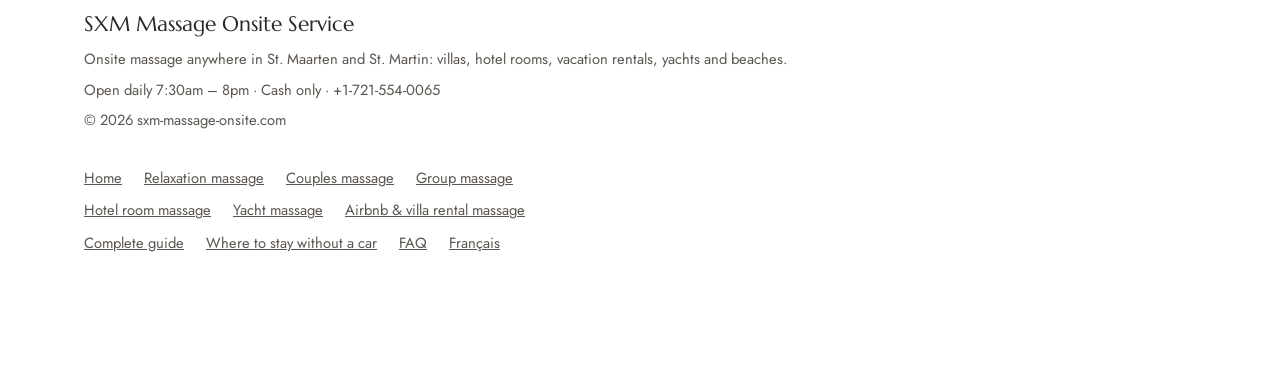
==== commit 78866d13: "Add hotel room massage page; home title, same-day and area updates - New /hotel-massage/ page (in-ro" ====
--- a/index.html
+++ b/index.html
@@ -34,7 +34,7 @@
   });
 })();
 </script>
-<title>Onsite Massage in St. Maarten &amp; St. Martin: Villa, Hotel, Yacht</title>
+<title>Onsite Massage &amp; Spa in St. Maarten &amp; Saint Martin</title>
 <meta name="description" content="Onsite massage anywhere in St. Maarten &amp; St. Martin: villa, hotel room, Airbnb, yacht or beach. We set up where you are. From $105 incl. travel, same day.">
 <link rel="canonical" href="https://sxm-massage-onsite.com/">
 <link rel="alternate" hreflang="en" href="https://sxm-massage-onsite.com/">
@@ -43,7 +43,7 @@
 <meta name="theme-color" content="#16302A">
 <meta property="og:type" content="website">
 <meta property="og:site_name" content="SXM Massage Onsite Service">
-<meta property="og:title" content="Onsite Massage in St. Maarten &amp; St. Martin: Villa, Hotel, Yacht">
+<meta property="og:title" content="Onsite Massage &amp; Spa in St. Maarten &amp; Saint Martin">
 <meta property="og:description" content="Onsite massage anywhere in St. Maarten &amp; St. Martin: villa, hotel room, Airbnb, yacht or beach. We set up where you are. From $105 incl. travel, same day.">
 <meta property="og:url" content="https://sxm-massage-onsite.com/">
 <meta property="og:image" content="https://sxm-massage-onsite.com/images/sxm-onsite-massage-share.jpg">
@@ -230,7 +230,7 @@
       "name": "How far ahead should I book?",
       "acceptedAnswer": {
         "@type": "Answer",
-        "text": "Message us as early as you can, especially for groups, since group dates are limited. For a single massage, same-day booking often works too."
+        "text": "Message us as early as you can, especially for groups, since group dates are limited. For a single massage, same-day booking often works too, but spots are limited in high-traffic areas like Mount Vernon, Anse Marcel and Terres Basses, so book early there to make sure you get your time."
       }
     },
     {
@@ -257,7 +257,7 @@
   "@context": "https://schema.org",
   "@type": "VideoObject",
   "name": "Relaxation delivered",
-  "description": "A short video from St. Maarten Massage Onsite Services, the onsite massage team that sets up a full spa massage at villas, hotels, Airbnbs and yachts across St. Maarten and St. Martin.",
+  "description": "A short video from SXM Massage Onsite Service, the onsite massage team that sets up a full spa massage at villas, hotels, Airbnbs and yachts across St. Maarten and St. Martin.",
   "thumbnailUrl": [
     "https://sxm-massage-onsite.com/images/relaxation-delivered-video-cover-villa-pool.webp"
   ],
@@ -278,12 +278,13 @@
   </div>
 </div>
 <header class="wrap top">
-  <a class="brand" href="./">St. Maarten Massage Onsite Services<small>sxm-massage-onsite.com</small></a>
+  <a class="brand" href="./">SXM Massage Onsite Service<small>sxm-massage-onsite.com</small></a>
   <button class="menu-btn" type="button" aria-expanded="false" aria-controls="main-nav">Menu</button>
   <nav id="main-nav" aria-label="Main">
     <a href="relaxation-massage/">Relaxation</a>
     <a href="couples-massage/">Couples</a>
     <a href="group-massage/">Groups</a>
+    <a href="hotel-massage/">Hotels</a>
     <a href="yacht-massage/">Yachts</a>
     <a href="airbnb-massage/">Airbnbs</a>
     <a href="#about">About</a>
@@ -380,7 +381,7 @@
   <div class="wrap">
     <h2>Who we are</h2>
     <p class="intro measure">Licensed therapists with resort and spa experience.</p>
-    <p class="measure">At St. Maarten Massage Onsite Services, we believe relaxation should fit around your vacation, not the other way around.</p>
+    <p class="measure">At SXM Massage Onsite Service, we believe relaxation should fit around your vacation, not the other way around.</p>
     <p class="measure">Our team includes male and female licensed massage therapists, so just tell us your preference when you book. Many have worked in resorts, spas and private vacation homes, so they know how to make any space feel calm.</p>
     <p class="measure">Every session starts with a quick chat about what you need. Maybe you want to unwind after a flight, loosen tight muscles, or simply enjoy an hour to yourself. Either way, your therapist adjusts the pressure and focus to suit you.</p>
     <p class="measure">Solo guests, couples and groups all book with us.</p>
@@ -433,6 +434,7 @@
       <li><a href="relaxation-massage/"><strong>Relaxation massage</strong><span>Unwind with a gentle, full-body massage tailored to your comfort.</span><em>from $105</em></a></li>
       <li><a href="couples-massage/"><strong>Couples massage</strong><span>Share a relaxing hour together, with two therapists and two tables.</span><em>from $210</em></a></li>
       <li><a href="group-massage/"><strong>Group massage</strong><span>Perfect for villa groups, birthdays, bachelorette parties and celebrations.</span><em>$95 each</em></a></li>
+      <li><a href="hotel-massage/"><strong>Hotel room massage</strong><span>A therapist comes up to your room or suite, table and oils included.</span><em>from $105</em></a></li>
       <li><a href="yacht-massage/"><strong>Yacht massage</strong><span>Enjoy a massage on board, at the dock or at anchor.</span><em>from $105</em></a></li>
       <li><a href="airbnb-massage/"><strong>Airbnb & villa massage</strong><span>Turn your vacation rental into a private spa for the day.</span><em>from $105</em></a></li>
     </ul>
@@ -502,7 +504,10 @@
     <h3>French side</h3>
     <ul class="areas">
       <li>Orient Bay</li>
+      <li>Mount Vernon</li>
       <li>Grand Case</li>
+      <li>Anse Marcel</li>
+      <li>Terres Basses</li>
       <li>Other locations throughout French St. Martin</li>
     </ul>
     <p class="measure"><a href="yacht-massage/">Yachts</a>, marinas and beaches: on request.</p>
@@ -556,7 +561,7 @@
       </details>
       <details>
         <summary>How far ahead should I book?</summary>
-        <p>Message us as early as you can, especially for groups, since group dates are limited. For a single massage, same-day booking often works too.</p>
+        <p>Message us as early as you can, especially for groups, since group dates are limited. For a single massage, same-day booking often works too, but spots are limited in high-traffic areas like Mount Vernon, Anse Marcel and Terres Basses, so book early there to make sure you get your time.</p>
       </details>
       <details>
         <summary>What should I do before my therapist arrives?</summary>
@@ -595,6 +600,7 @@
       <a href="relaxation-massage/">Relaxation massage</a>
       <a href="couples-massage/">Couples massage</a>
       <a href="group-massage/">Group massage</a>
+      <a href="hotel-massage/">Hotel room massage</a>
       <a href="yacht-massage/">Yacht massage</a>
       <a href="airbnb-massage/">Airbnb & villa rental massage</a>
       <a href="guide/">Complete guide</a>
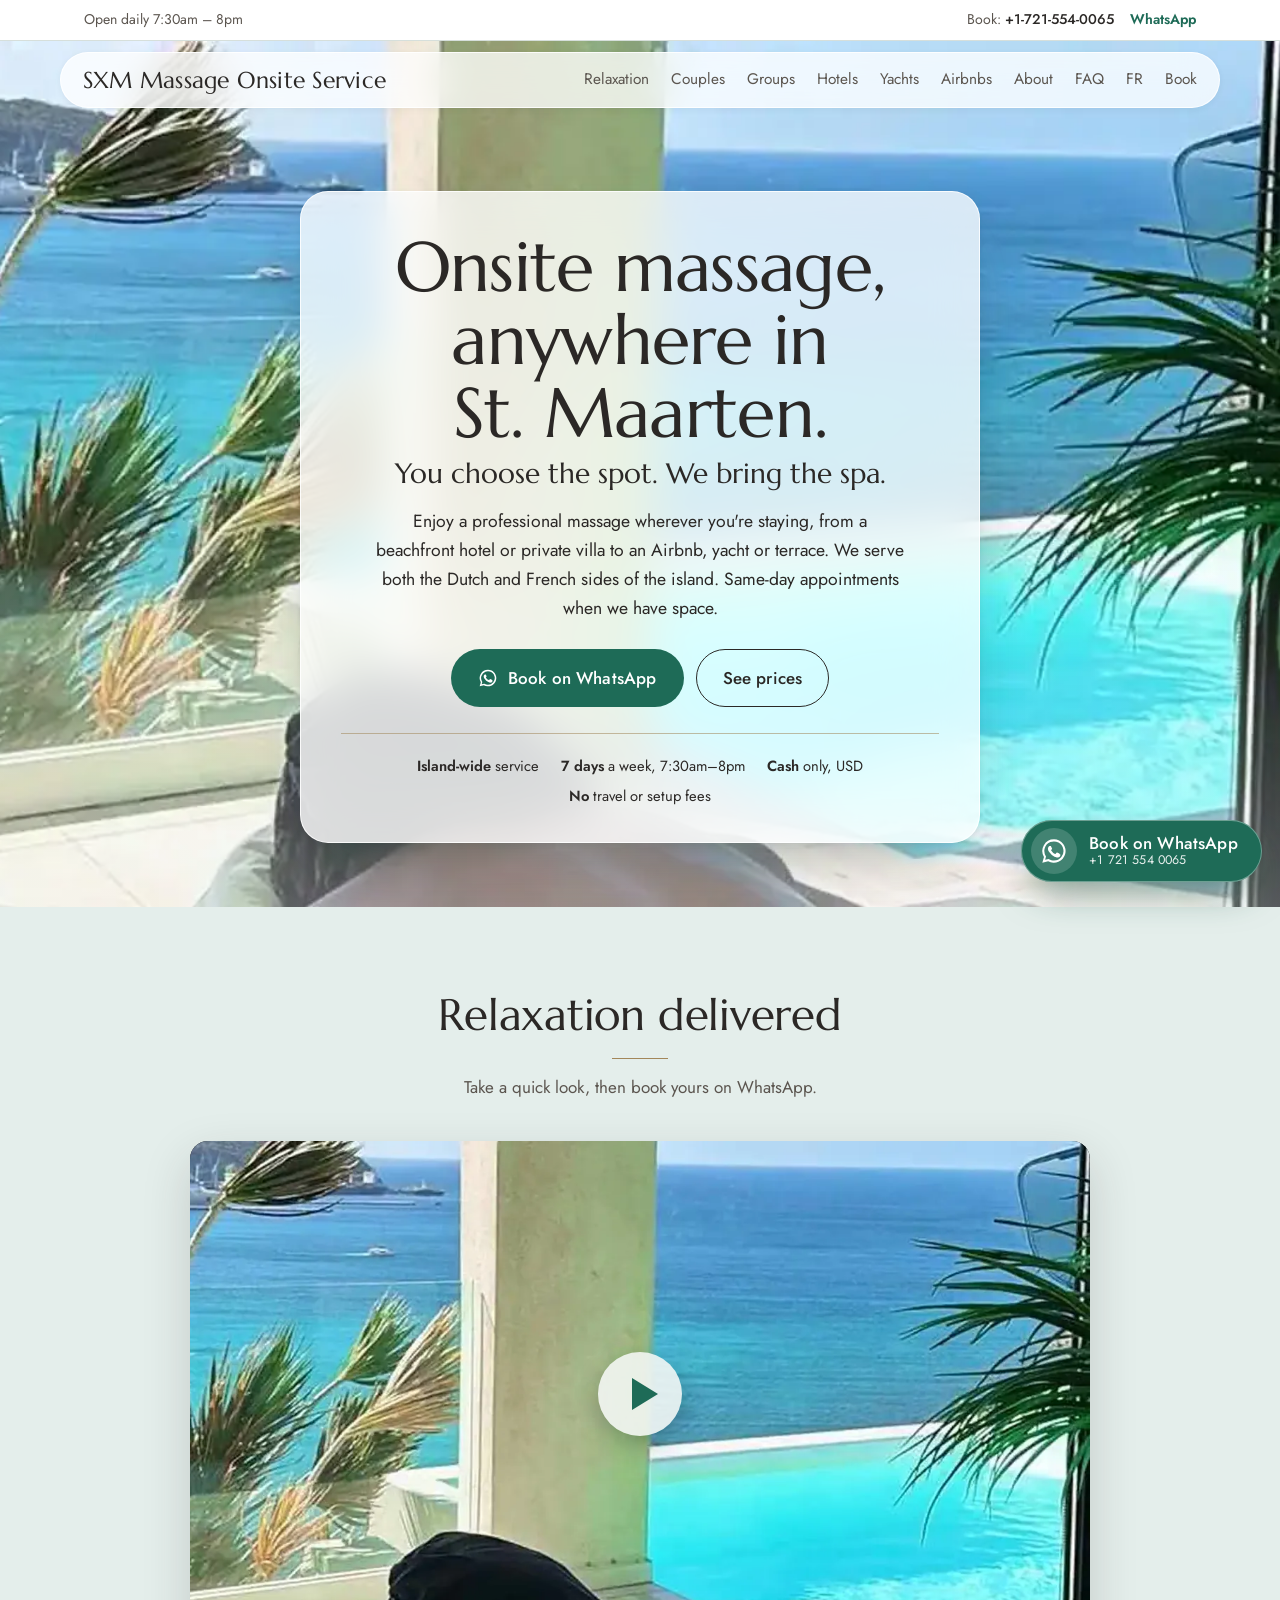
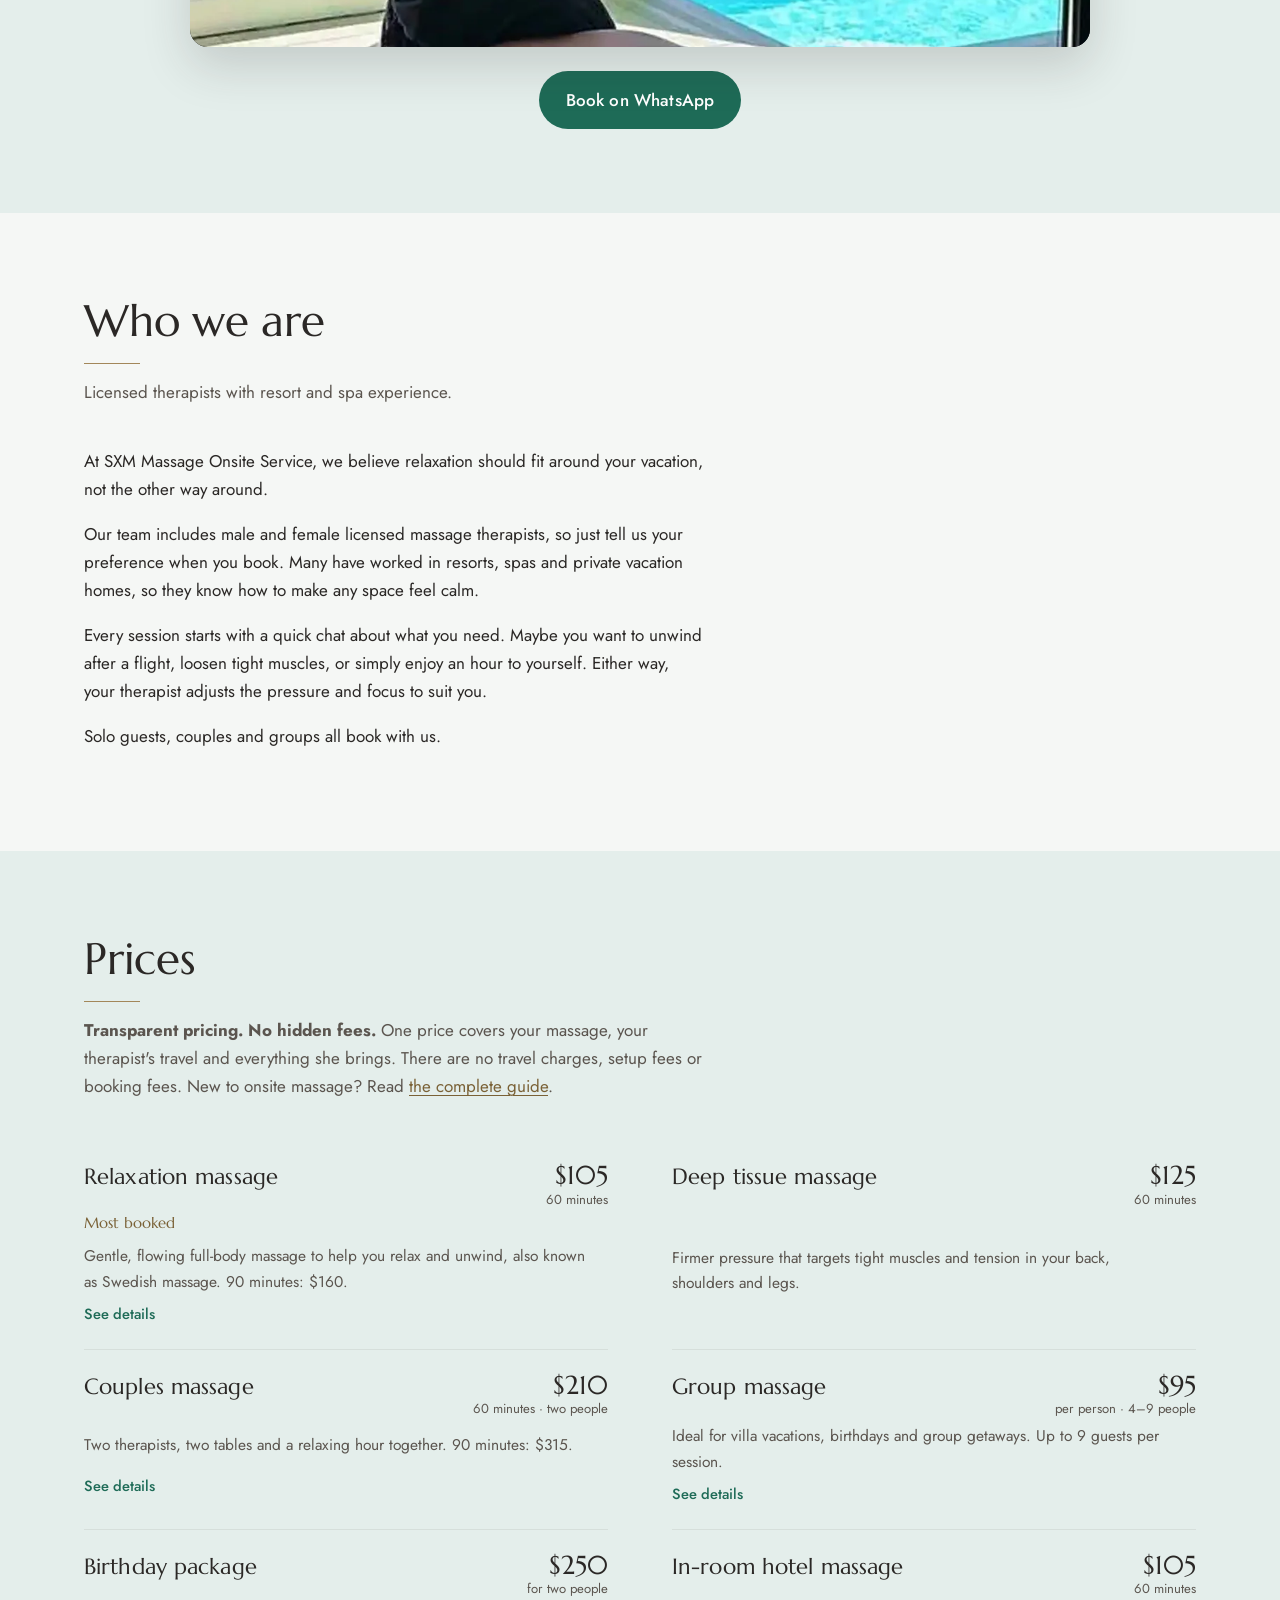
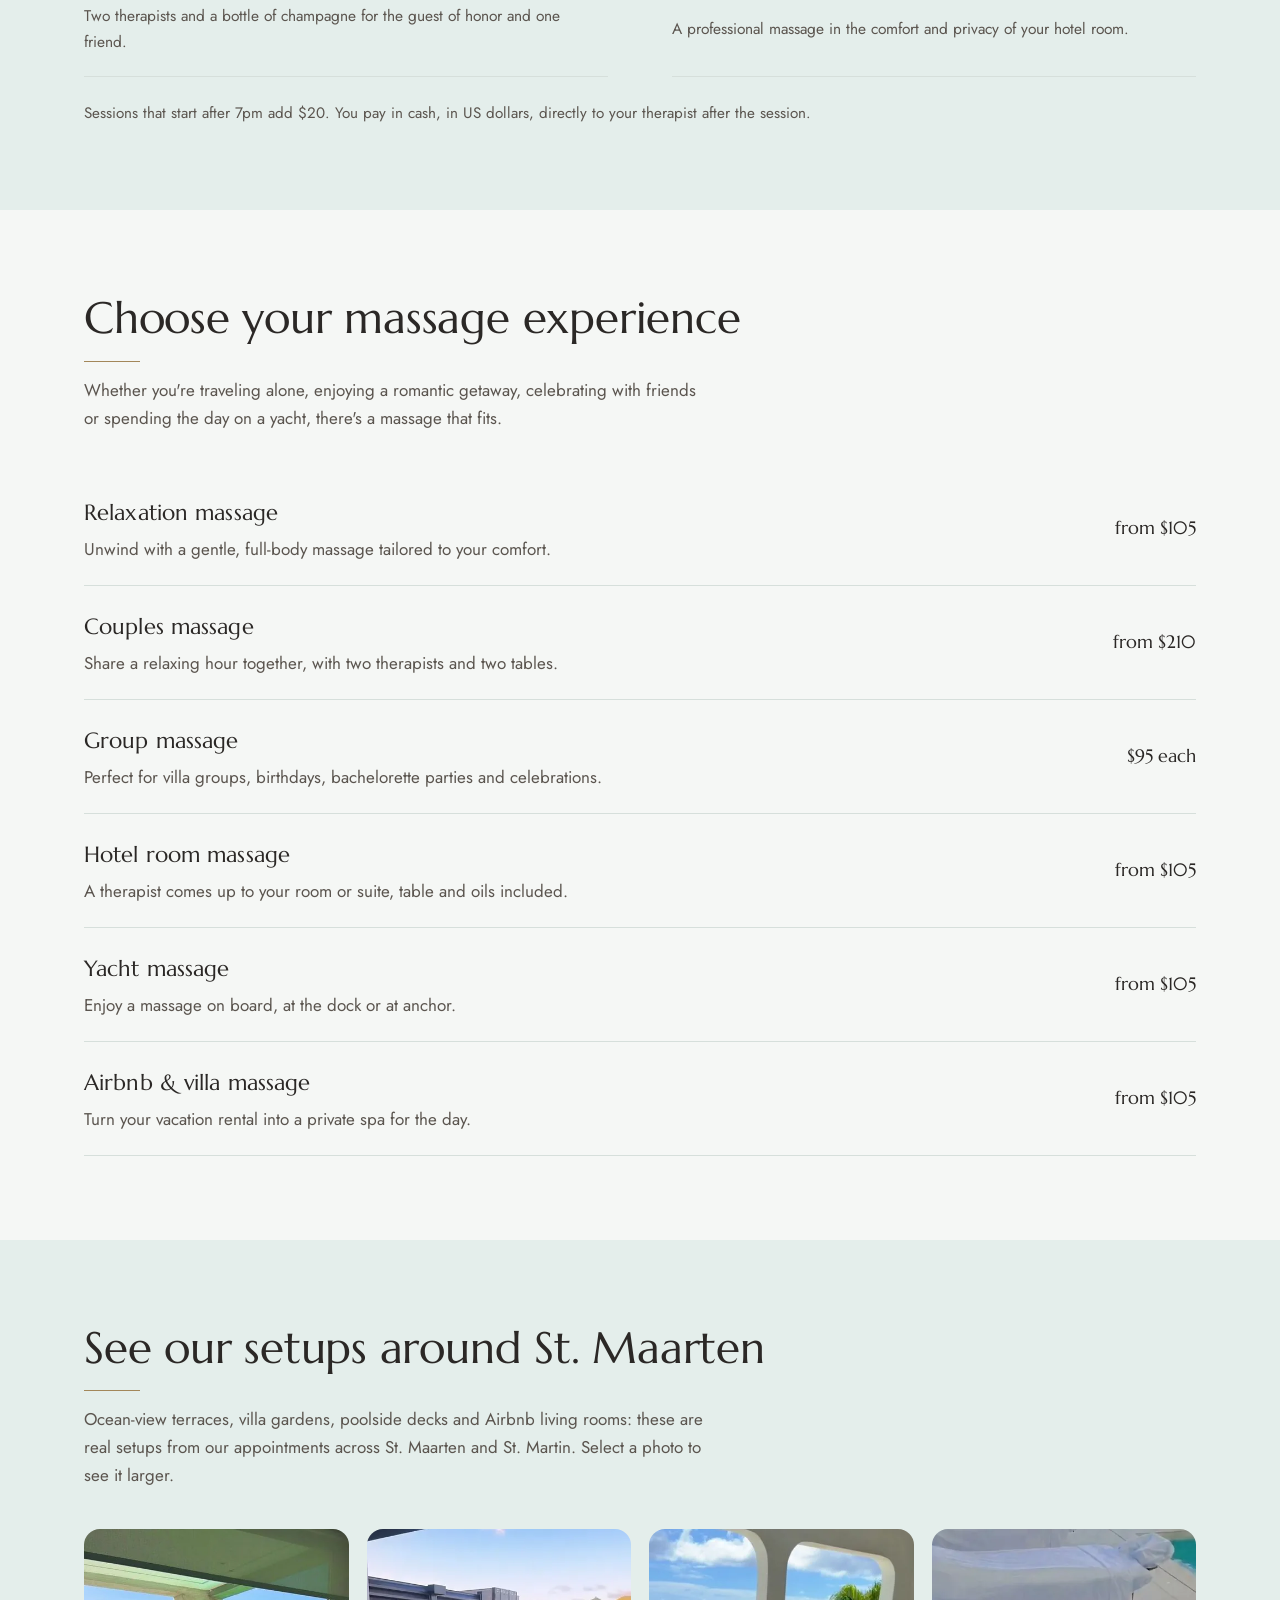
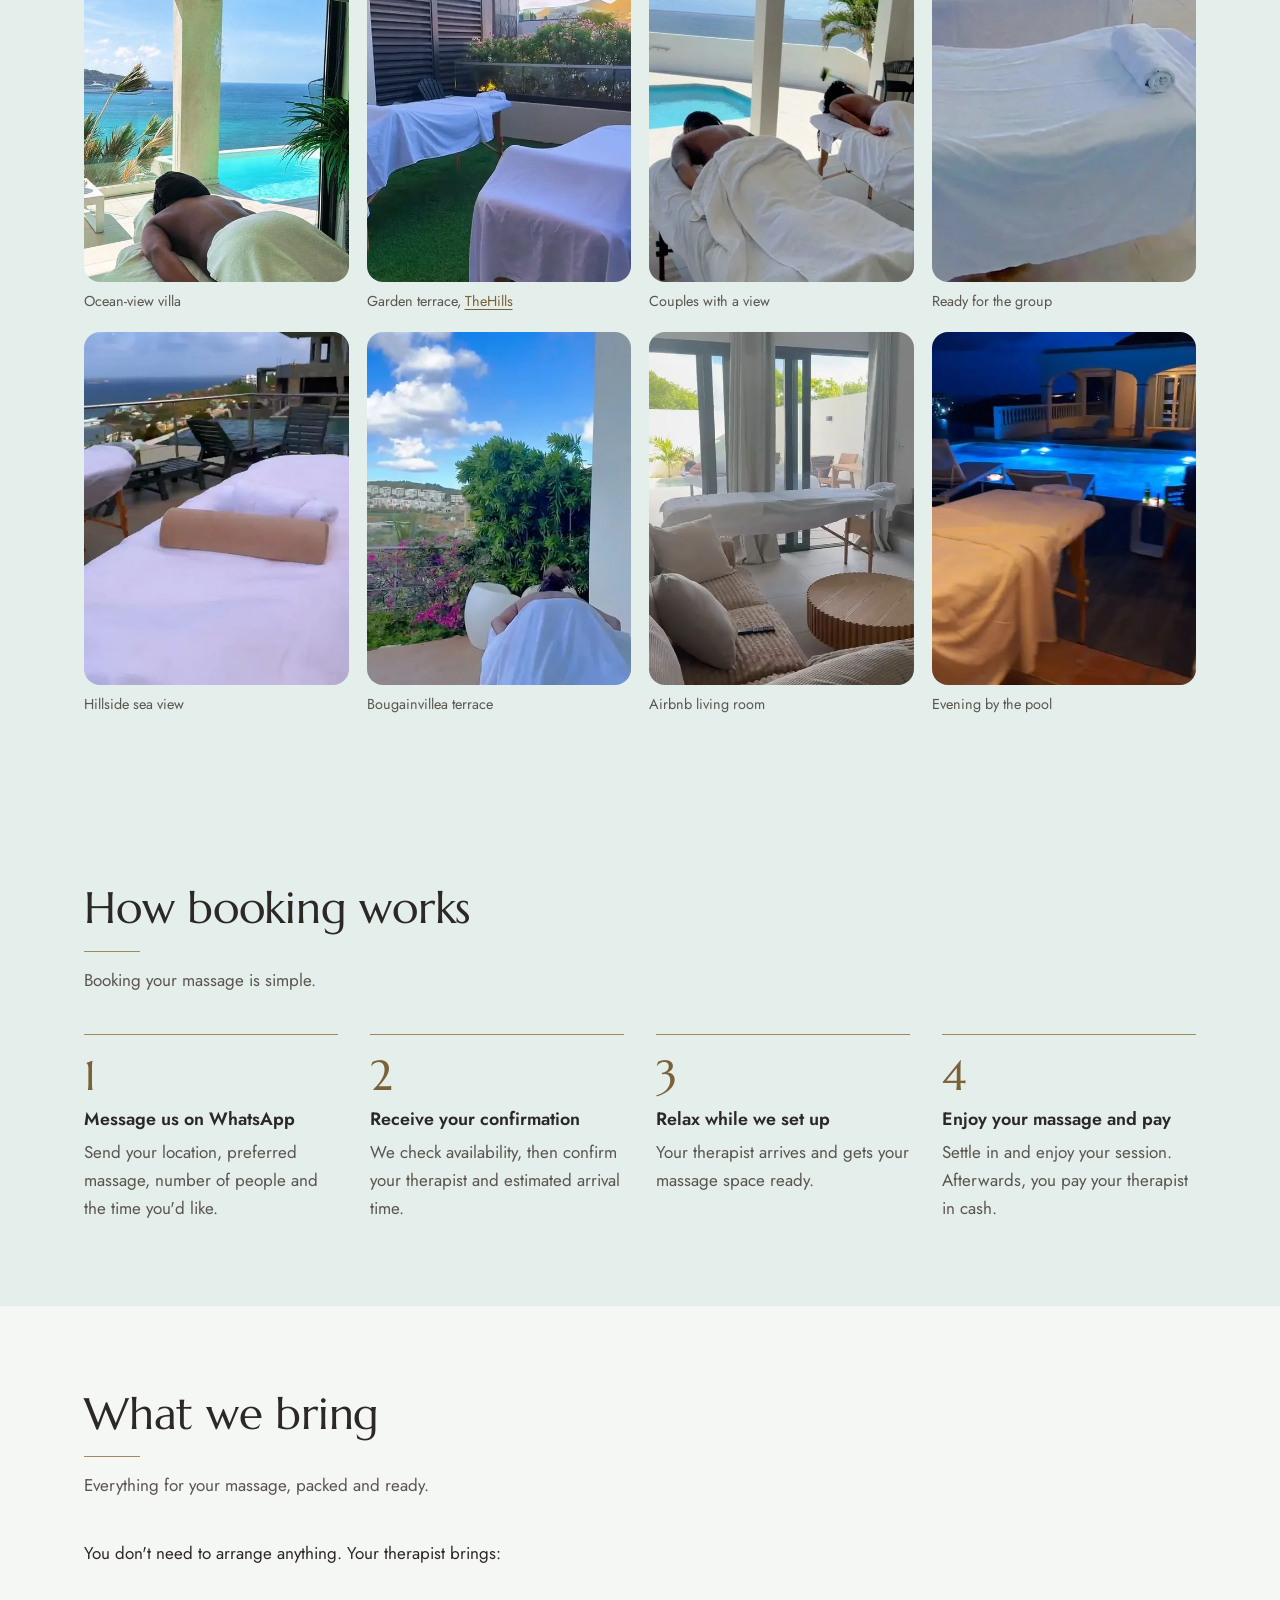
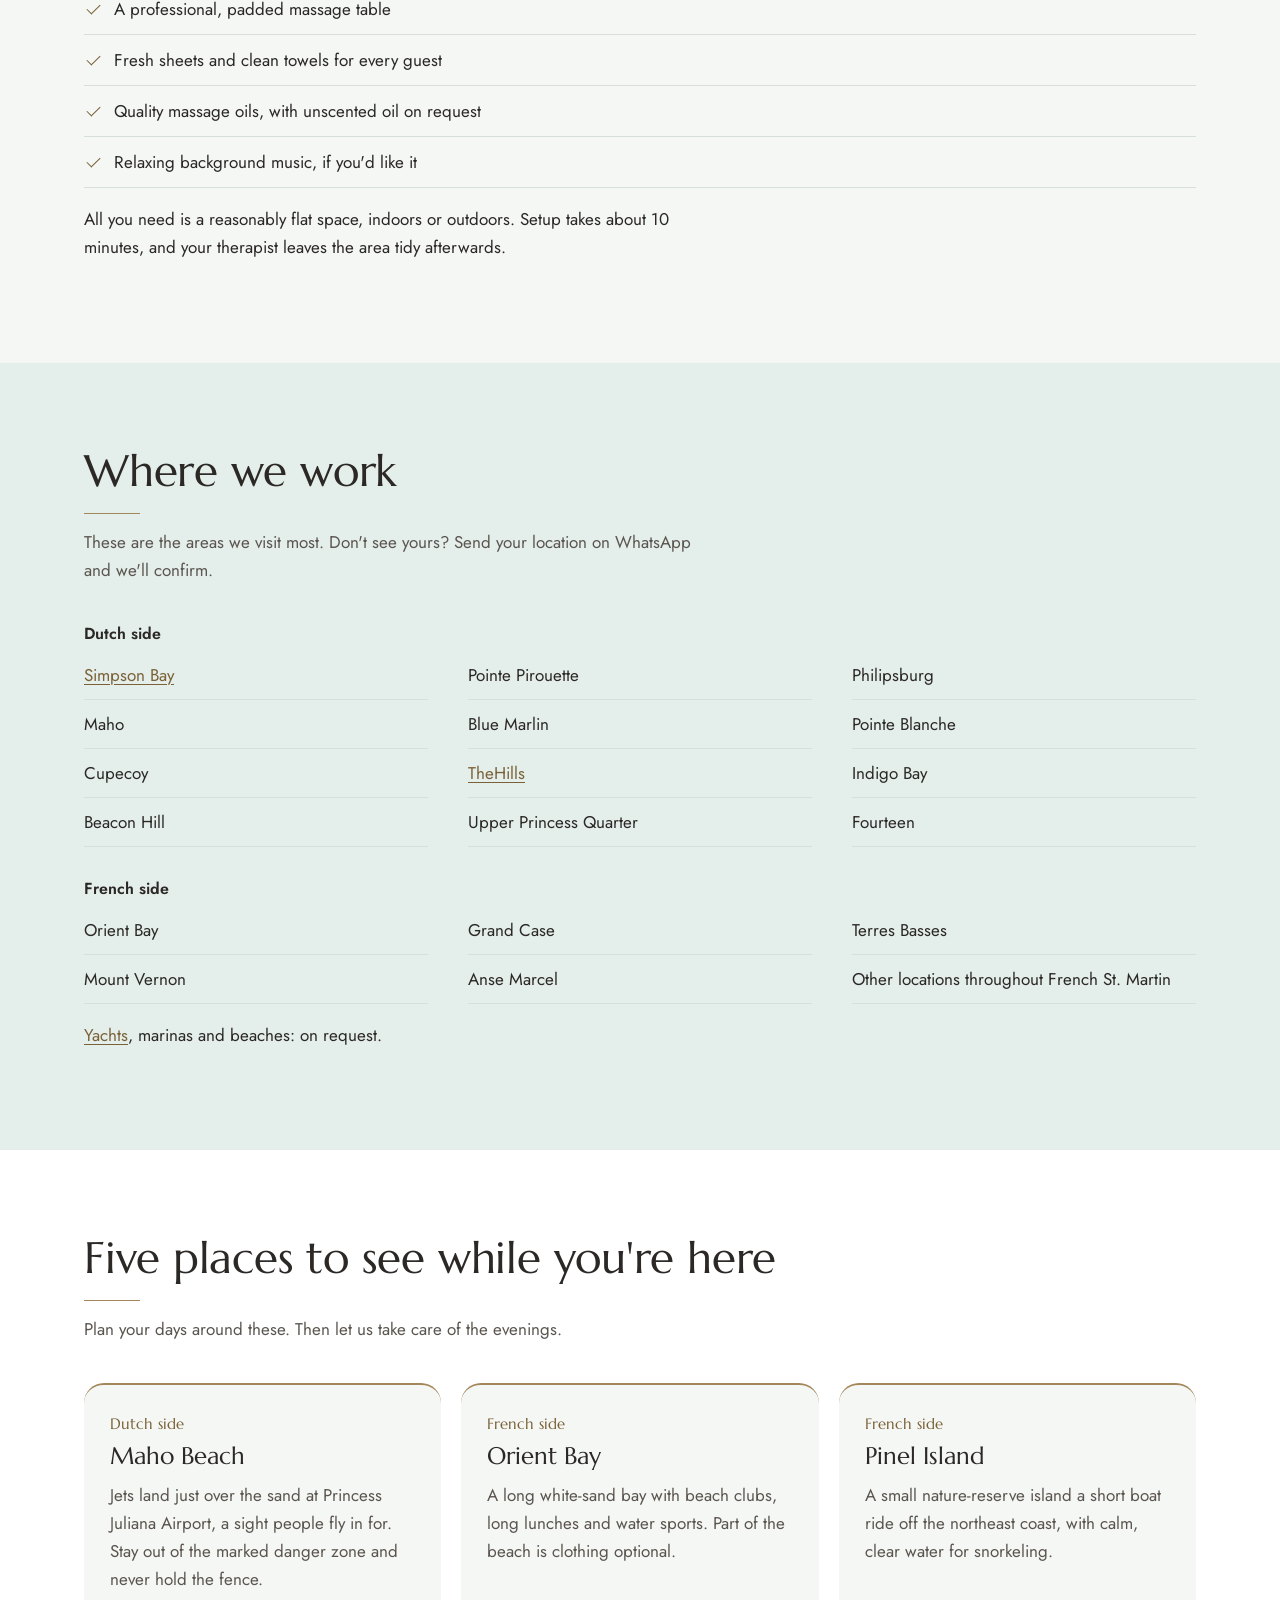
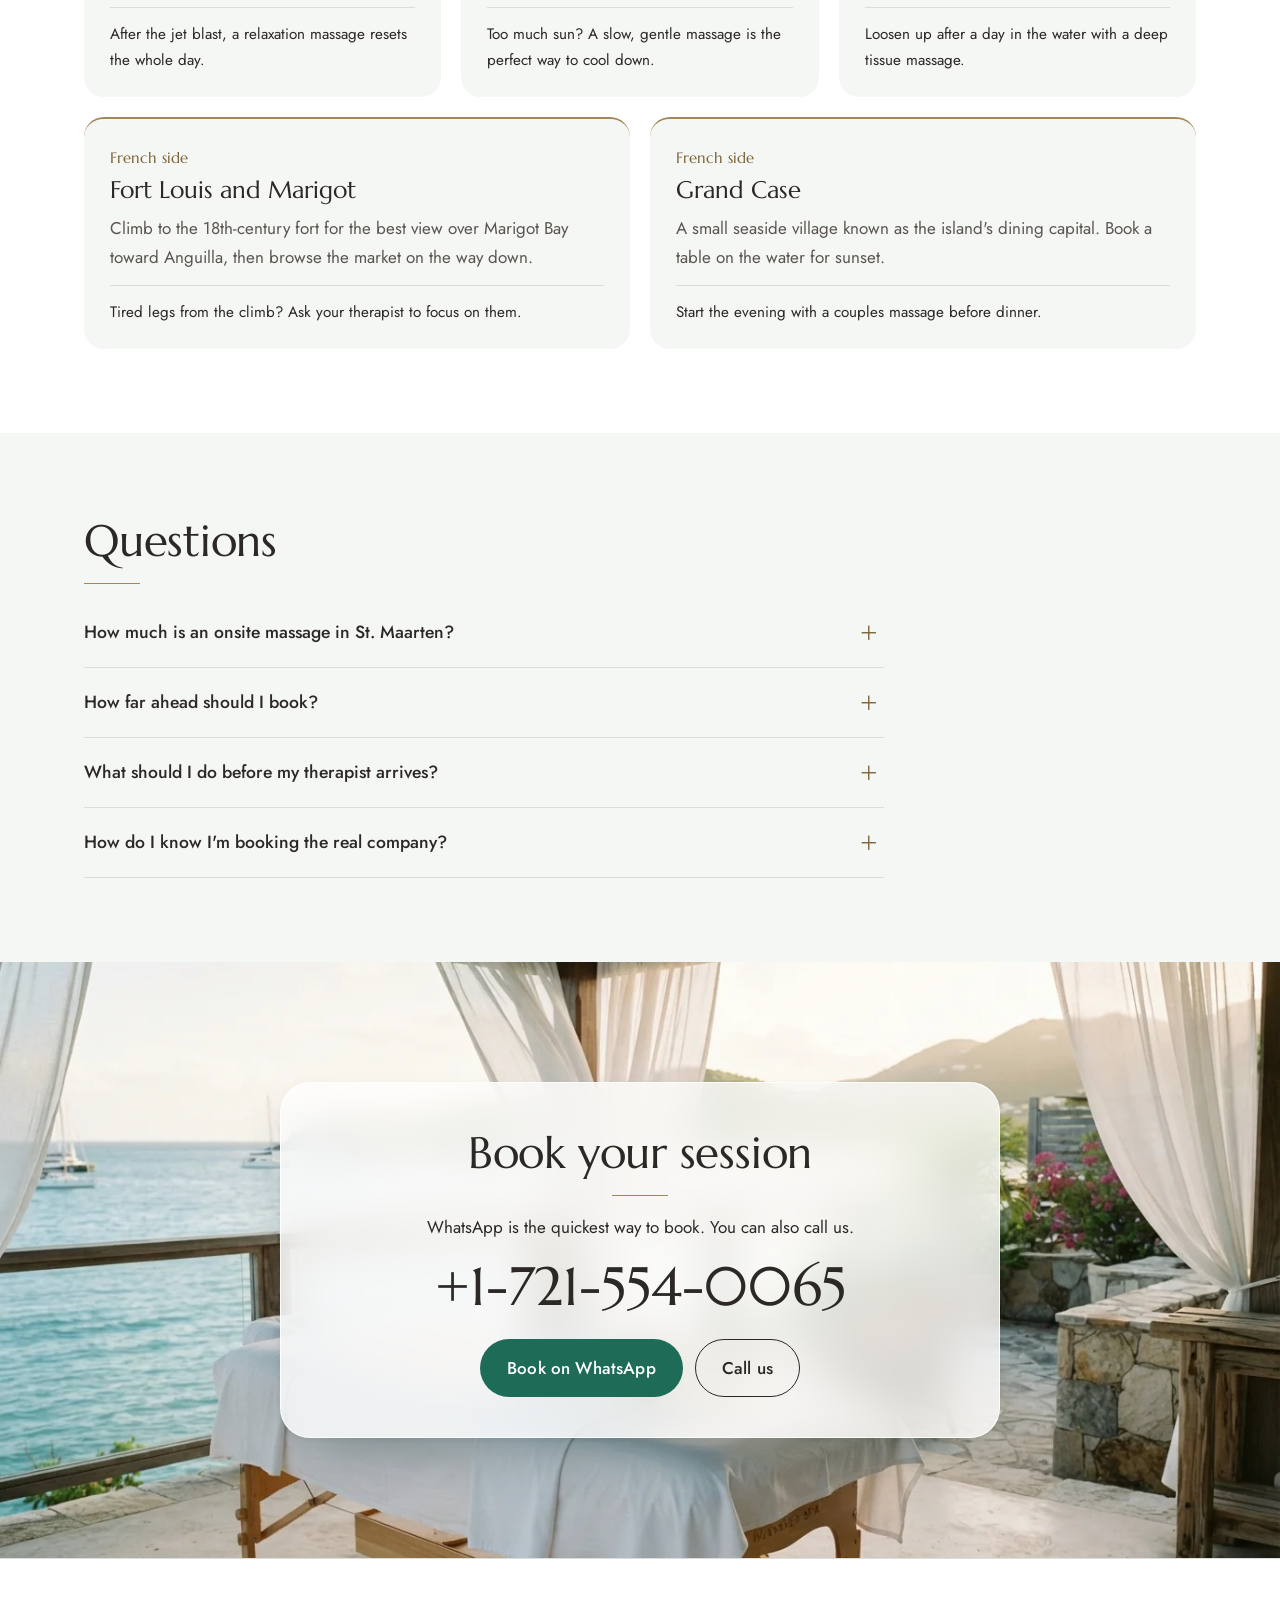
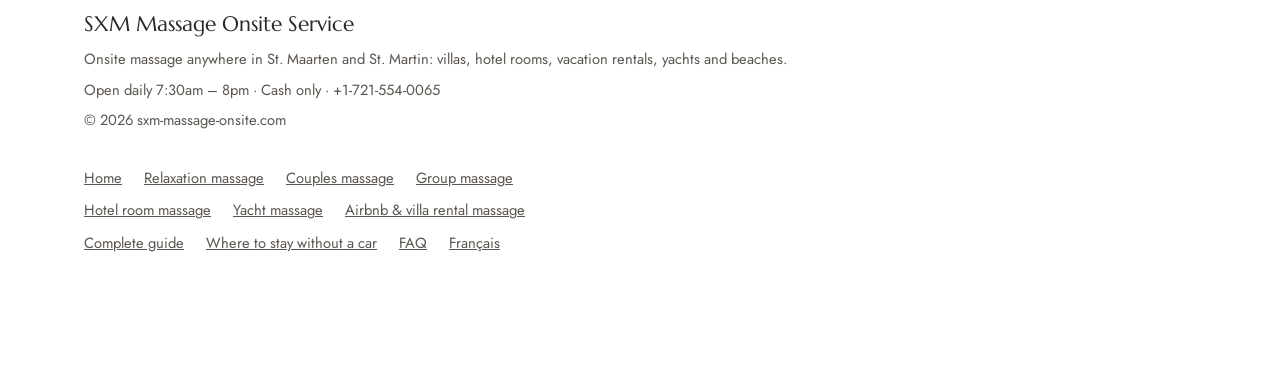
==== commit e6d0586e: "Replace the Facebook video with the site's own hosted video - Home "Relaxation delivered" section no" ====
--- a/index.html
+++ b/index.html
@@ -24,7 +24,6 @@
     var name, p={link_url:a.href}, txt=(a.textContent||"").trim().slice(0,60);
     if(a.href.indexOf("wa.me/")>-1){ name="whatsapp_click"; p.link_text=txt; }
     else if(a.href.indexOf("tel:")===0){ name="phone_call_click"; }
-    else if(a.hostname==="sxm-massage-mobile.com"){ name=a.pathname.indexOf("/blog")===0?"blog_click":"sister_site_click"; p.link_text=txt; }
     if(!name) return;
     var sameTab=!a.target||a.target==="_self", plain=!(e.ctrlKey||e.metaKey||e.shiftKey||e.altKey||e.button);
     if(ready||!sameTab||!plain){ load(); gtag("event",name,p); return; }
@@ -261,8 +260,8 @@
   "thumbnailUrl": [
     "https://sxm-massage-onsite.com/images/relaxation-delivered-video-cover-villa-pool.webp"
   ],
-  "embedUrl": "https://www.facebook.com/plugins/video.php?href=https%3A%2F%2Fwww.facebook.com%2Fstmaartenmassage%2Fvideos%2F2107593692921947%2F&show_text=false&width=1280",
-  "url": "https://www.facebook.com/stmaartenmassage/videos/2107593692921947/",
+  "contentUrl": "https://sxm-massage-onsite.com/video/intro-landscape.mp4",
+  "url": "https://sxm-massage-onsite.com/#video",
   "publisher": {
     "@id": "https://sxm-massage-onsite.com/#business"
   },
@@ -353,7 +352,7 @@
   <div class="wrap">
     <h2>Relaxation delivered</h2>
     <p class="intro measure">Take a quick look, then book yours on WhatsApp.</p>
-    <div class="fb-video" data-embed="https://www.facebook.com/plugins/video.php?href=https%3A%2F%2Fwww.facebook.com%2Fstmaartenmassage%2Fvideos%2F2107593692921947%2F&show_text=false&width=1280&amp;autoplay=true">
+    <div class="fb-video" data-src="video/intro-landscape.mp4">
       <button type="button" class="fb-play" aria-label="Play the video: Relaxation delivered">
         <img src="images/relaxation-delivered-video-cover-villa-pool-800.webp?v=2" srcset="images/relaxation-delivered-video-cover-villa-pool-800.webp?v=2 800w, images/relaxation-delivered-video-cover-villa-pool.webp?v=2 1280w" sizes="(min-width:960px) 900px, 100vw" alt="Massage on a villa terrace overlooking an infinity pool and the sea in St. Maarten" width="1280" height="720" loading="lazy" decoding="async">
         <span class="fb-play-icon" aria-hidden="true"></span>
@@ -361,18 +360,19 @@
     </div>
     <div class="cta-row vbanner-cta">
       <a class="btn btn-wa" href="https://wa.me/17215540065?text=Hi%2C%20I%27d%20like%20to%20book%20an%20onsite%20massage" rel="noopener">Book on WhatsApp</a>
-      <a class="btn btn-line" href="https://www.facebook.com/stmaartenmassage/videos/2107593692921947/" target="_blank" rel="noopener">Watch on Facebook</a>
     </div>
   </div>
 </section>
 <script>
 document.querySelectorAll('.fb-video').forEach(function(box){
   box.querySelector('.fb-play').addEventListener('click',function(){
-    var f=document.createElement('iframe');
-    f.src=box.getAttribute('data-embed'); f.title='Relaxation delivered (video)';
-    f.setAttribute('allow','autoplay; clipboard-write; encrypted-media; picture-in-picture; web-share');
-    f.setAttribute('allowfullscreen',''); f.setAttribute('scrolling','no');
+    var f=document.createElement('video');
+    f.src=box.getAttribute('data-src'); f.title='Relaxation delivered (video)';
+    f.controls=true; f.autoplay=true; f.playsInline=true;
+    f.setAttribute('playsinline',''); f.setAttribute('preload','auto');
+    f.style.cssText='position:absolute;inset:0;width:100%;height:100%;background:#000';
     box.innerHTML=''; box.appendChild(f);
+    var p=f.play(); if(p&&p.catch) p.catch(function(){});
     if(window.gtag) gtag('event','video_play',{video:'relaxation_delivered'});
   });
 });
